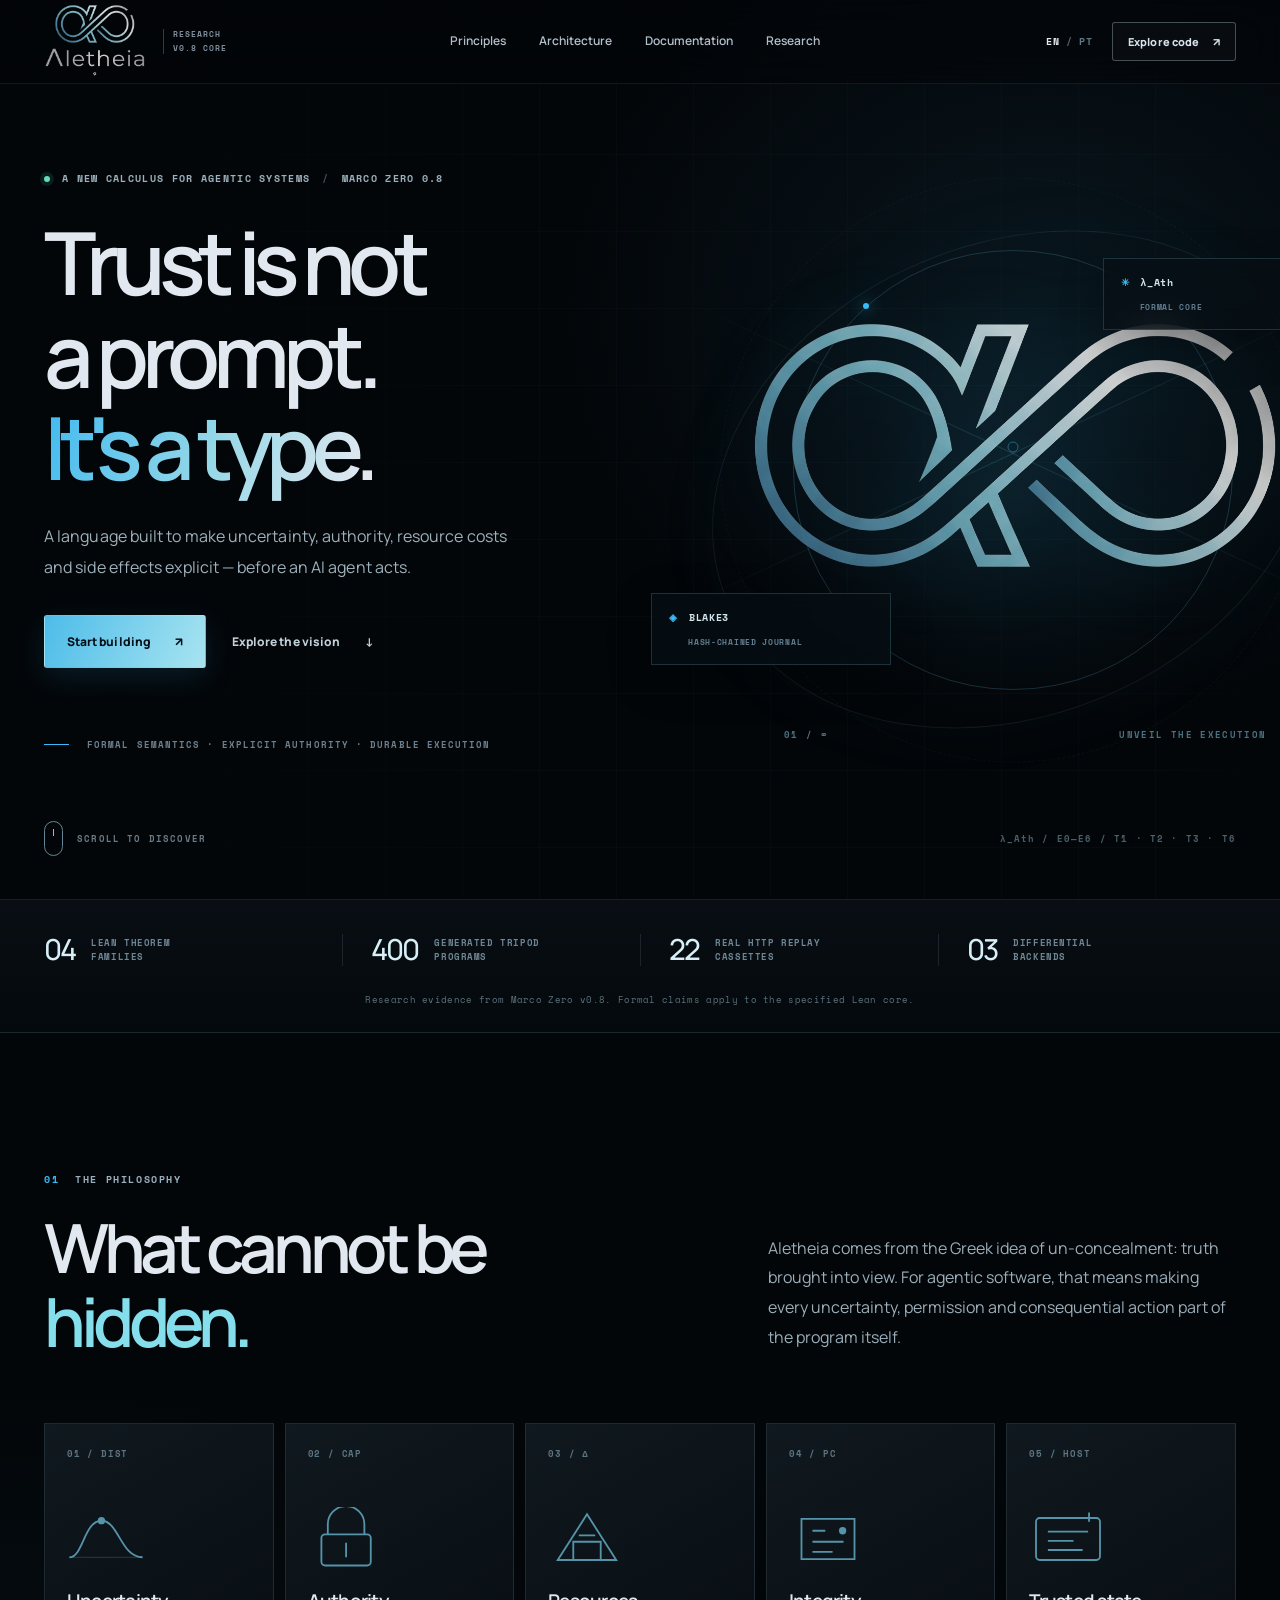
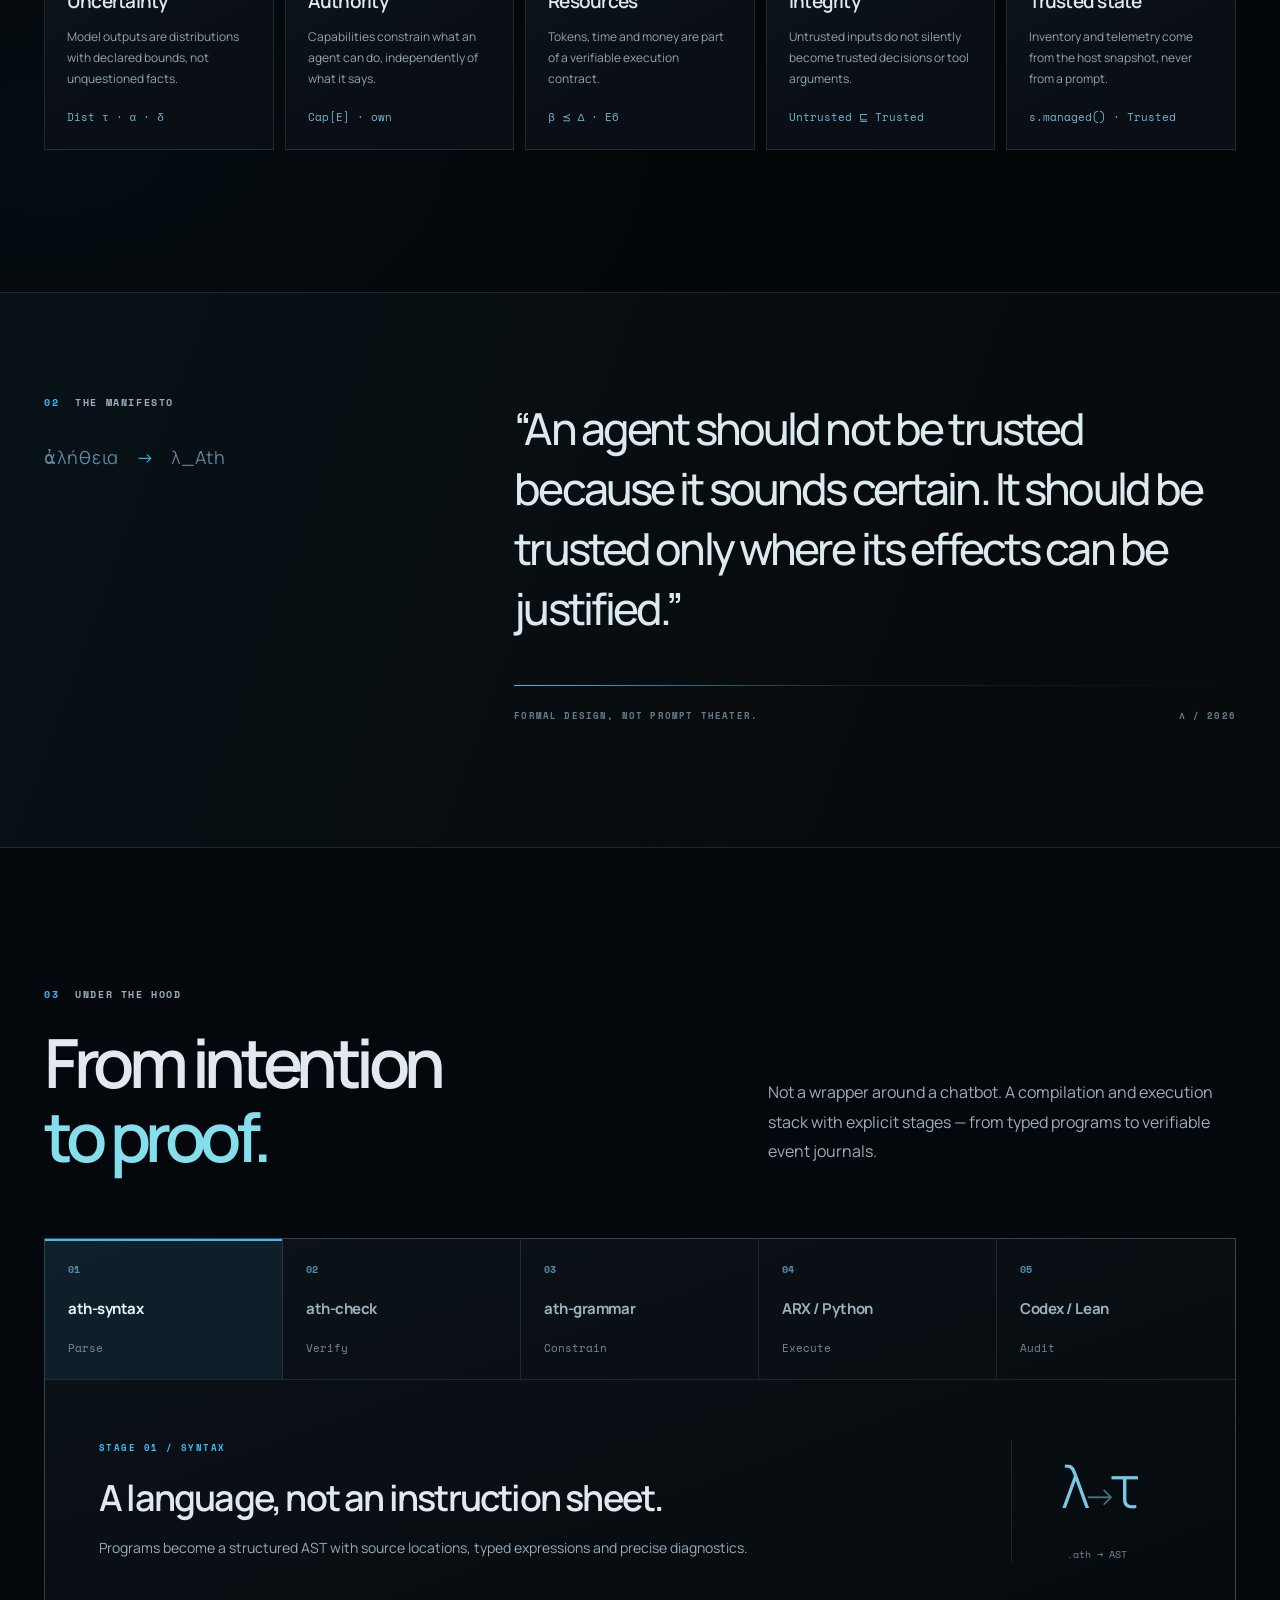
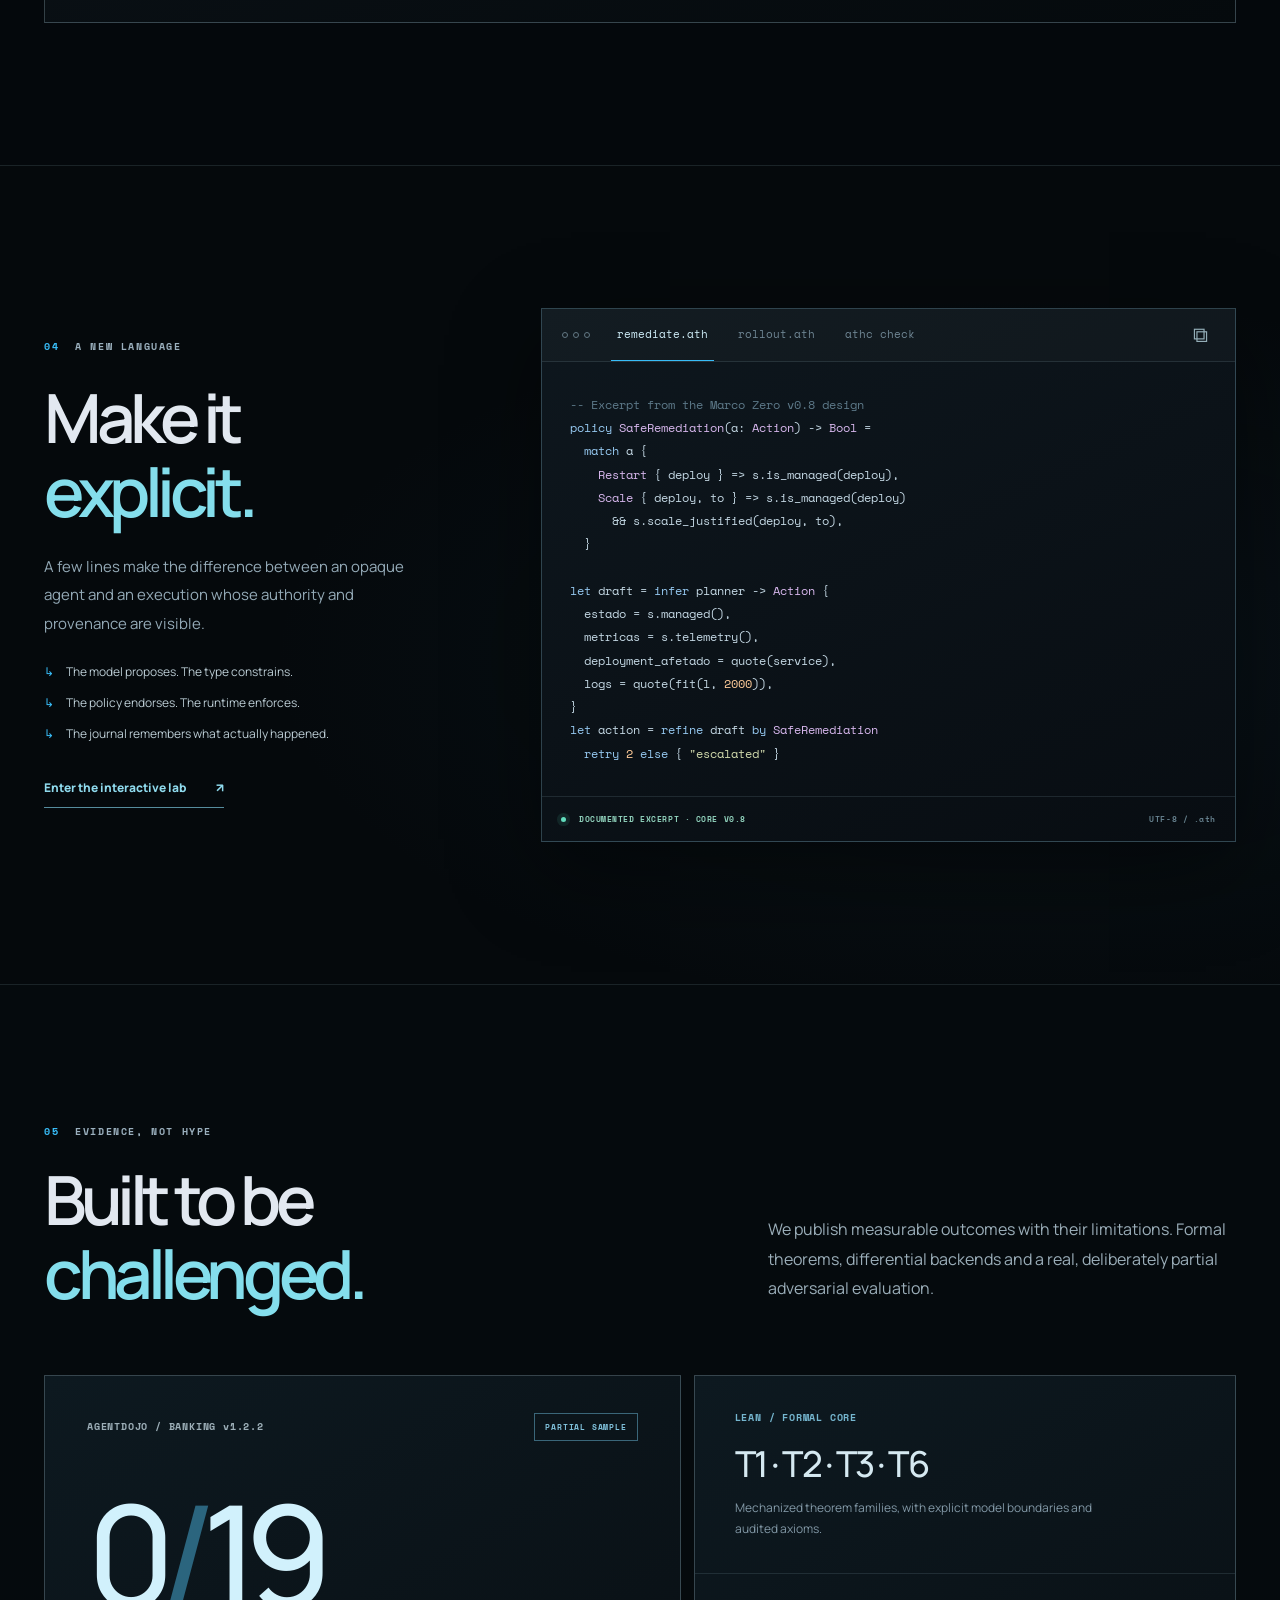
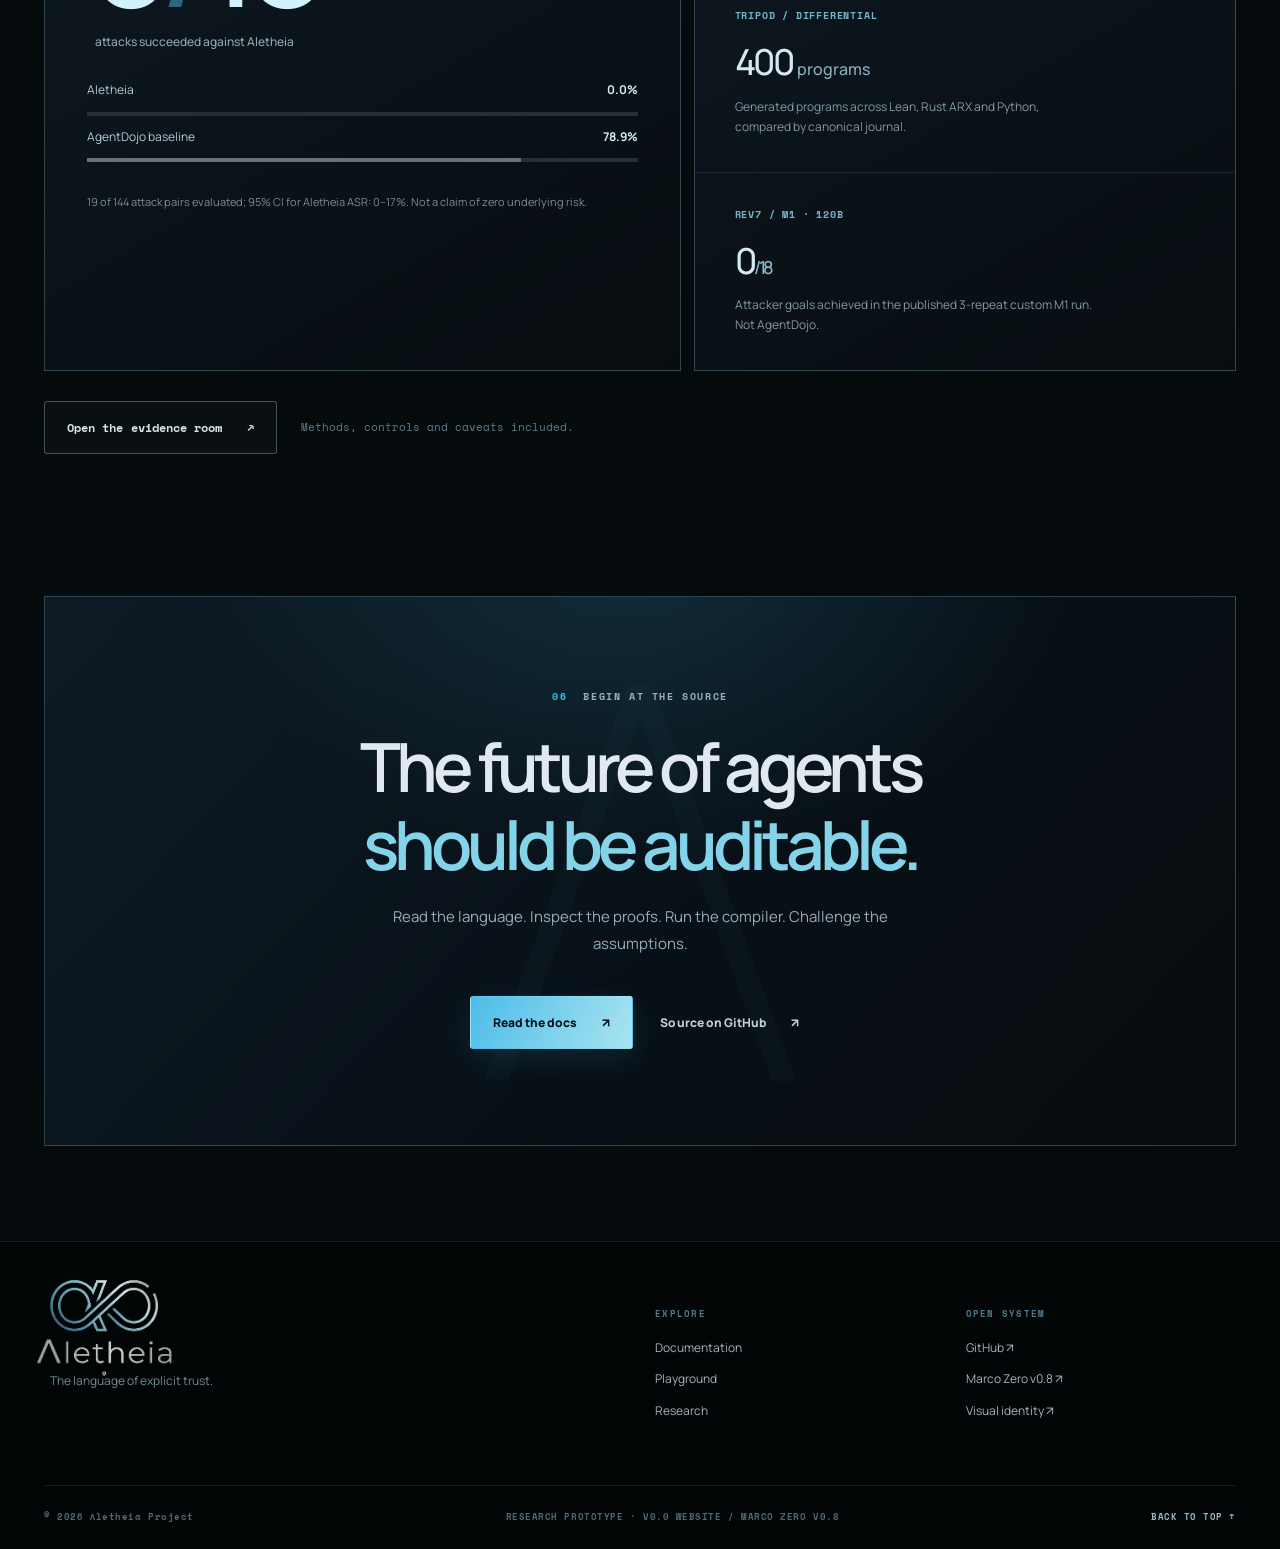
==== index.html @ bb2d1f2d "Publish full Λletheia V0.0 source files [skip ci]" ====
<!doctype html>
<html lang="en">
<head>
  <meta charset="UTF-8"><meta name="viewport" content="width=device-width,initial-scale=1"><meta name="theme-color" content="#050708">
  <meta name="description" content="Aletheia — a research programming language for agents. Typed uncertainty, authority, integrity, budgets and durable execution. Formal foundations in Lean 4.">
  <meta property="og:title" content="Λletheia — Trust, compiled."><meta property="og:description" content="The language where uncertainty, authority and side effects cannot hide from the compiler."><meta property="og:image" content="assets/aletheia-original.jpg">
  <link rel="icon" href="assets/favicon.png"><link rel="stylesheet" href="styles/site.css">
  <title>Λletheia — Trust, compiled.</title>
</head>
<body data-page="home">
<a href="#main" class="skip-link">Skip to content</a>
<div class="page-progress" id="page-progress" aria-hidden="true"></div>
<header class="site-header" id="site-header">
 <div class="container header-inner">
  <a href="index.html" class="brand" aria-label="Aletheia home"><img src="assets/aletheia-lockup.png" alt="Λletheia" width="123" height="91"><span class="brand-divider"></span><span class="brand-version">RESEARCH<br>V0.8 CORE</span></a>
  <nav class="main-nav" aria-label="Main navigation"><a href="#philosophy" data-i18n="navPrinciples">Principles</a><a href="#architecture" data-i18n="navArchitecture">Architecture</a><a href="docs.html" data-i18n="navDocs">Documentation</a><a href="research.html" data-i18n="navResearch">Research</a></nav>
  <div class="header-actions"><button class="locale-switch" id="locale-switch" aria-label="Switch language"><span class="locale-current">EN</span><span class="locale-slash"> / </span><span class="locale-next">PT</span></button><a class="btn btn-outline btn-sm header-cta" href="playground.html"><span data-i18n="navExplore">Explore code</span><span aria-hidden="true">↗</span></a><button class="menu-toggle" aria-label="Open menu" aria-expanded="false"><span></span><span></span></button></div>
 </div>
 <nav class="mobile-nav" aria-label="Mobile menu"><a href="#philosophy" data-i18n="navPrinciples">Principles</a><a href="#architecture" data-i18n="navArchitecture">Architecture</a><a href="docs.html" data-i18n="navDocs">Documentation</a><a href="research.html" data-i18n="navResearch">Research</a><a href="playground.html" data-i18n="navExplore">Explore code</a></nav>
</header>
<main id="main">
<section class="hero section-shell" id="top">
  <div class="hero-grid" aria-hidden="true"></div><div class="hero-glow" aria-hidden="true"></div>
  <div class="container hero-layout">
   <div class="hero-copy">
     <div class="eyebrow hero-badge"><span class="live-dot"></span><span data-i18n="heroEyebrow">A NEW CALCULUS FOR AGENTIC SYSTEMS</span><span class="badge-sep">/</span><span>MARCO ZERO 0.8</span></div>
     <h1><span data-i18n="heroTitle1">Trust is not</span><br><span data-i18n="heroTitle2">a prompt.</span><br><span class="gradient-type" data-i18n="heroTitle3">It's a type.</span></h1>
     <p class="hero-lead" data-i18n="heroLead">A language built to make uncertainty, authority, resource costs and side effects explicit — before an AI agent acts.</p>
     <div class="hero-buttons"><a href="docs.html#start" class="btn btn-primary"><span data-i18n="heroStart">Start building</span><span class="arrow-nudge">↗</span></a><a href="#manifesto" class="btn btn-ghost"><span data-i18n="heroVision">Explore the vision</span><span class="btn-chevron">↓</span></a></div>
     <div class="hero-micro"><span class="micro-line"></span><span data-i18n="heroMicro">FORMAL SEMANTICS · EXPLICIT AUTHORITY · DURABLE EXECUTION</span></div>
   </div>
   <div class="hero-art" aria-label="Aletheia symbol and formal architecture">
     <div class="art-axis axis-one"></div><div class="art-axis axis-two"></div><div class="art-orbit orbit-one"></div><div class="art-orbit orbit-two"></div>
     <div class="core-symbol"><img src="assets/aletheia-symbol.png" alt="The official Aletheia Greek alpha-lambda infinite symbol" width="530" height="272"></div>
     <div class="radial-center"></div>
     <div class="float-label float-top"><span class="label-cross">✳</span><span>λ_Ath</span><span class="float-label-sub" data-i18n="formalCore">FORMAL CORE</span></div>
     <div class="float-label float-bottom"><span class="label-cross">◈</span><span>BLAKE3</span><span class="float-label-sub" data-i18n="verifiedJournal">HASH-CHAINED JOURNAL</span></div>
     <div class="art-footer"><span>01 / ∞</span><span>UNVEIL THE EXECUTION</span></div>
   </div>
  </div>
  <div class="container hero-bottom"><span class="hero-scroll"><span class="scroll-indicator"></span><span data-i18n="scrollToDiscover">SCROLL TO DISCOVER</span></span><span class="hero-coordinate">λ_Ath / E0—E6 / T1 · T2 · T3 · T6</span></div>
</section>
<section class="proof-strip" aria-label="Project evidence at a glance"><div class="container proof-strip-inner"><div><strong>04</strong><span data-i18n="proofA">LEAN THEOREM FAMILIES</span></div><div><strong>400</strong><span data-i18n="proofB">GENERATED TRIPOD PROGRAMS</span></div><div><strong>22</strong><span data-i18n="proofC">REAL HTTP REPLAY CASSETTES</span></div><div><strong>03</strong><span data-i18n="proofD">DIFFERENTIAL BACKENDS</span></div></div><div class="strip-note" data-i18n="proofNote">Research evidence from Marco Zero v0.8. Formal claims apply to the specified Lean core.</div></section>
<section class="section philosophy" id="philosophy">
 <div class="container"><div class="section-intro reveal"><div class="kicker"><span>01</span><span data-i18n="philosophyKicker">THE PHILOSOPHY</span></div><div class="intro-split"><h2 class="display-title"><span data-i18n="philosophyTitle1">What cannot be</span><br><em data-i18n="philosophyTitle2">hidden.</em></h2><p data-i18n="philosophyLead">Aletheia comes from the Greek idea of un-concealment: truth brought into view. For agentic software, that means making every uncertainty, permission and consequential action part of the program itself.</p></div></div>
  <div class="pillar-grid">
   <article class="pillar-card reveal"><div class="pillar-top"><span class="pillar-num">01 / DIST</span><svg viewBox="0 0 84 70" fill="none" aria-hidden="true"><path d="M2 55C17 55 18 15 37 15S58 55 82 55" stroke="currentColor" stroke-width="2"/><path d="M2 55h80" stroke="currentColor" opacity=".35"/><circle cx="37" cy="15" r="4" fill="currentColor"/></svg></div><h3 data-i18n="pillar1Title">Uncertainty</h3><p data-i18n="pillar1Desc">Model outputs are distributions with declared bounds, not unquestioned facts.</p><span class="pillar-code">Dist τ · α · δ</span></article>
   <article class="pillar-card reveal"><div class="pillar-top"><span class="pillar-num">02 / CAP</span><svg viewBox="0 0 84 70" fill="none" aria-hidden="true"><path d="M21 30V19a20 20 0 1140 0v11" stroke="currentColor" stroke-width="2"/><rect x="14" y="30" width="54" height="34" rx="4" stroke="currentColor" stroke-width="2"/><path d="M41 39v16" stroke="currentColor" stroke-width="2"/></svg></div><h3 data-i18n="pillar2Title">Authority</h3><p data-i18n="pillar2Desc">Capabilities constrain what an agent can do, independently of what it says.</p><span class="pillar-code">Cap[E] · own</span></article>
   <article class="pillar-card reveal"><div class="pillar-top"><span class="pillar-num">03 / Δ</span><svg viewBox="0 0 84 70" fill="none" aria-hidden="true"><path d="M10 58 42 8l32 50H10Z" stroke="currentColor" stroke-width="2"/><path d="M27 58V38h30v20M33 31h18" stroke="currentColor" stroke-width="2"/></svg></div><h3 data-i18n="pillar3Title">Resources</h3><p data-i18n="pillar3Desc">Tokens, time and money are part of a verifiable execution contract.</p><span class="pillar-code">β ⪯ Δ · E6</span></article>
   <article class="pillar-card reveal"><div class="pillar-top"><span class="pillar-num">04 / PC</span><svg viewBox="0 0 84 70" fill="none" aria-hidden="true"><path d="M13 13h58v44H13z" stroke="currentColor" stroke-width="2"/><path d="M25 26h14M25 38h34M25 49h22" stroke="currentColor" stroke-width="2"/><circle cx="58" cy="26" r="4" fill="currentColor"/></svg></div><h3 data-i18n="pillar4Title">Integrity</h3><p data-i18n="pillar4Desc">Untrusted inputs do not silently become trusted decisions or tool arguments.</p><span class="pillar-code">Untrusted ⊑ Trusted</span></article>
   <article class="pillar-card reveal"><div class="pillar-top"><span class="pillar-num">05 / HOST</span><svg viewBox="0 0 84 70" fill="none" aria-hidden="true"><rect x="7" y="12" width="70" height="46" rx="4" stroke="currentColor" stroke-width="2"/><path d="M20 27h44M20 37h28M20 47h38" stroke="currentColor" stroke-width="2"/><path d="M65 6v10" stroke="currentColor" stroke-width="2"/></svg></div><h3 data-i18n="pillar5Title">Trusted state</h3><p data-i18n="pillar5Desc">Inventory and telemetry come from the host snapshot, never from a prompt.</p><span class="pillar-code">s.managed() · Trusted</span></article>
  </div>
 </div>
</section>
<section class="manifesto section" id="manifesto"><div class="container manifesto-grid"><div class="manifesto-side reveal"><div class="kicker"><span>02</span><span data-i18n="manifestoKicker">THE MANIFESTO</span></div><div class="manifesto-index">ἀλήθεια <span>→</span> λ_Ath</div></div><div class="manifesto-main reveal"><p class="manifesto-quote" data-i18n="manifestoQuote">“An agent should not be trusted because it sounds certain. It should be trusted only where its effects can be justified.”</p><div class="manifesto-rule"></div><div class="manifesto-caption"><span data-i18n="manifestoCaption">FORMAL DESIGN, NOT PROMPT THEATER.</span><span>Λ / 2026</span></div></div></div></section>
<section class="section architecture" id="architecture"><div class="container"><div class="section-intro reveal"><div class="kicker"><span>03</span><span data-i18n="archKicker">UNDER THE HOOD</span></div><div class="intro-split"><h2 class="display-title"><span data-i18n="archTitle1">From intention</span><br><em data-i18n="archTitle2">to proof.</em></h2><p data-i18n="archLead">Not a wrapper around a chatbot. A compilation and execution stack with explicit stages — from typed programs to verifiable event journals.</p></div></div>
<div class="arch-panel reveal"><div class="arch-flow" role="tablist" aria-label="Architecture stages"><button class="arch-node active" role="tab" aria-selected="true" data-stage="0"><span>01</span><b>ath-syntax</b><small data-i18n="archNode1">Parse</small></button><button class="arch-node" role="tab" aria-selected="false" data-stage="1"><span>02</span><b>ath-check</b><small data-i18n="archNode2">Verify</small></button><button class="arch-node" role="tab" aria-selected="false" data-stage="2"><span>03</span><b>ath-grammar</b><small data-i18n="archNode3">Constrain</small></button><button class="arch-node" role="tab" aria-selected="false" data-stage="3"><span>04</span><b>ARX / Python</b><small data-i18n="archNode4">Execute</small></button><button class="arch-node" role="tab" aria-selected="false" data-stage="4"><span>05</span><b>Codex / Lean</b><small data-i18n="archNode5">Audit</small></button></div><div class="arch-detail"><div><div class="detail-label" id="arch-label">STAGE 01 / SYNTAX</div><h3 id="arch-heading">A language, not an instruction sheet.</h3><p id="arch-description">Programs become a structured AST with source locations, typed expressions and precise diagnostics.</p></div><div class="arch-detail-ascii" aria-hidden="true"><div class="ascii-mark">λ<span>→</span>τ</div><span id="arch-code-tag">.ath → AST</span></div></div></div>
</div></section>
<section class="section code-section" id="language"><div class="container code-layout"><div class="code-intro reveal"><div class="kicker"><span>04</span><span data-i18n="codeKicker">A NEW LANGUAGE</span></div><h2 class="display-title"><span data-i18n="codeTitle1">Make it</span><br><em data-i18n="codeTitle2">explicit.</em></h2><p data-i18n="codeLead">A few lines make the difference between an opaque agent and an execution whose authority and provenance are visible.</p><ul class="code-checklist"><li><span>↳</span><span data-i18n="codeBullet1">The model proposes. The type constrains.</span></li><li><span>↳</span><span data-i18n="codeBullet2">The policy endorses. The runtime enforces.</span></li><li><span>↳</span><span data-i18n="codeBullet3">The journal remembers what actually happened.</span></li></ul><a href="playground.html" class="text-link"><span data-i18n="codeLaunch">Enter the interactive lab</span><span>↗</span></a></div>
 <div class="code-window reveal"><div class="window-top"><span class="window-dots"><i></i><i></i><i></i></span><div class="window-tabs"><button class="sample-tab active" data-sample="remediate">remediate.ath</button><button class="sample-tab" data-sample="rollout">rollout.ath</button><button class="sample-tab" data-sample="checks">athc check</button></div><button class="icon-btn copy-code" data-copy-target="home-code" aria-label="Copy code">⧉</button></div><pre id="home-code" class="syntax-code"></pre><div class="window-foot"><span class="term-green"><span class="pulse-dot"></span><span data-i18n="codeFoot">DOCUMENTED EXCERPT · CORE V0.8</span></span><span>UTF-8  /  .ath</span></div></div>
</div></section>
<section class="section research-preview" id="evidence"><div class="container"><div class="section-intro reveal"><div class="kicker"><span>05</span><span data-i18n="evidenceKicker">EVIDENCE, NOT HYPE</span></div><div class="intro-split"><h2 class="display-title"><span data-i18n="evidenceTitle1">Built to be</span><br><em data-i18n="evidenceTitle2">challenged.</em></h2><p data-i18n="evidenceLead">We publish measurable outcomes with their limitations. Formal theorems, differential backends and a real, deliberately partial adversarial evaluation.</p></div></div>
 <div class="evidence-grid"><div class="evidence-primary reveal"><div class="evidence-topline"><span>AGENTDOJO / BANKING v1.2.2</span><span class="lab-badge" data-i18n="partialSample">PARTIAL SAMPLE</span></div><div class="evidence-number">0<span class="number-slash">/</span>19<span class="num-caption" data-i18n="asrCaption">attacks succeeded against Aletheia</span></div><div class="compare-bars"><div class="bar-label"><span>Aletheia</span><b>0.0%</b></div><div class="bar-track"><i style="width:0%;"></i></div><div class="bar-label"><span>AgentDojo baseline</span><b>78.9%</b></div><div class="bar-track"><i style="width:78.9%;" class="bar-baseline"></i></div></div><p class="stat-disclaimer" data-i18n="evidenceCaveat">19 of 144 attack pairs evaluated; 95% CI for Aletheia ASR: 0–17%. Not a claim of zero underlying risk.</p></div>
 <div class="evidence-other reveal"><div class="small-stat"><span>LEAN / FORMAL CORE</span><strong>T1 · T2 · T3 · T6</strong><p data-i18n="smallStat1">Mechanized theorem families, with explicit model boundaries and audited axioms.</p></div><div class="small-stat"><span>TRIPOD / DIFFERENTIAL</span><strong>400 <small data-i18n="smallStat2Unit">programs</small></strong><p data-i18n="smallStat2">Generated programs across Lean, Rust ARX and Python, compared by canonical journal.</p></div><div class="small-stat"><span>REV7 / M1 · 120B</span><strong>0<span class="stat-mini">/18</span></strong><p data-i18n="smallStat3">Attacker goals achieved in the published 3-repeat custom M1 run. Not AgentDojo.</p></div></div></div>
 <div class="research-link-row"><a href="research.html" class="btn btn-outline"><span data-i18n="researchCTA">Open the evidence room</span><span>↗</span></a><span data-i18n="researchTransparency">Methods, controls and caveats included.</span></div></div></section>
<section class="section launch-section"><div class="container launch-card reveal"><div class="launch-glow"></div><div class="launch-mark">Λ</div><div class="kicker"><span>06</span><span data-i18n="launchKicker">BEGIN AT THE SOURCE</span></div><h2><span data-i18n="launchTitle1">The future of agents</span><br><em data-i18n="launchTitle2">should be auditable.</em></h2><p data-i18n="launchLead">Read the language. Inspect the proofs. Run the compiler. Challenge the assumptions.</p><div class="launch-buttons"><a href="docs.html#start" class="btn btn-primary"><span data-i18n="launchGetStarted">Read the docs</span><span>↗</span></a><a href="https://github.com/Antoniorjr4/Aletheia" target="_blank" rel="noopener noreferrer" class="btn btn-ghost"><span data-i18n="launchGithub">Source on GitHub</span><span>↗</span></a></div></div></section>
</main>
<footer class="footer"><div class="container footer-grid"><div><a href="index.html" class="footer-brand"><img src="assets/aletheia-lockup.png" alt="Λletheia" width="145" height="105"></a><p data-i18n="footerTag">The language of explicit trust.</p></div><div class="footer-links"><div><span data-i18n="footerExplore">EXPLORE</span><a href="docs.html" data-i18n="navDocs">Documentation</a><a href="playground.html">Playground</a><a href="research.html" data-i18n="navResearch">Research</a></div><div><span data-i18n="footerOpen">OPEN SYSTEM</span><a href="https://github.com/Antoniorjr4/Aletheia" target="_blank" rel="noopener noreferrer">GitHub ↗</a><a href="library/Aletheia-Marco-Zero-v0.8.pdf" target="_blank" rel="noopener noreferrer">Marco Zero v0.8 ↗</a><a href="library/Aletheia-Visual-Identity.pdf" target="_blank" rel="noopener noreferrer" data-i18n="footerIdentity">Visual identity ↗</a></div></div></div><div class="container footer-bottom"><span>© 2026 Λletheia Project</span><span data-i18n="footerResearch">RESEARCH PROTOTYPE · V0.0 WEBSITE / MARCO ZERO V0.8</span><a href="#top" data-i18n="backToTop">BACK TO TOP ↑</a></div></footer>
<div class="toast" id="toast" role="status" aria-live="polite"></div><script src="scripts/site.js" defer></script><script src="scripts/home.js" defer></script>
</body></html>
---- styles/site.css ----
@import url('https://fonts.googleapis.com/css2?family=DM+Sans:wght@400;500;600;700&family=Manrope:wght@400;500;600;700;800&family=Space+Mono:wght@400;700&display=swap');
:root{--bg:#030609;--bg2:#070c10;--panel:#0b1015;--panel2:#0f151b;--ink:#e2e8f0;--ink-soft:#cbd5e1;--cyan:#38bdf8;--cyan2:#84deec;--mist:#d8e4ed;--muted:#81919e;--muted2:#586875;--line:rgba(173,210,225,.13);--line-strong:rgba(173,210,225,.27);--success:#90e1c7;--font:'Manrope','DM Sans',Inter,'Segoe UI',sans-serif;--mono:'Space Mono','SFMono-Regular',Consolas,monospace;--max:1280px;--ease:cubic-bezier(.2,.8,.2,1)}
*{box-sizing:border-box}html{scroll-behavior:smooth;scroll-padding-top:98px}body{margin:0;background:var(--bg);color:var(--ink);font-family:var(--font);-webkit-font-smoothing:antialiased;overflow-x:hidden;line-height:1.55}::selection{color:#021017;background:var(--cyan)}a{color:inherit;text-decoration:none}button,input,textarea{font:inherit}button{cursor:pointer}button,textarea,input{outline-offset:4px}button:focus-visible,a:focus-visible,input:focus-visible,textarea:focus-visible{outline:2px solid var(--cyan);outline-offset:4px}svg{display:block}img{max-width:100%;display:block}pre,code{font-family:var(--mono)}pre{overflow-x:auto}h1,h2,h3,h4,p{margin-top:0}.container{width:min(calc(100% - 88px),var(--max));margin-inline:auto}.section{padding:142px 0}.section-shell{position:relative}.skip-link{position:fixed;top:-80px;left:16px;padding:12px 18px;background:var(--cyan);color:#061018;z-index:999}.skip-link:focus{top:16px}.page-progress{position:fixed;top:0;left:0;width:0;height:2px;background:linear-gradient(90deg,#2467a4,#38bdf8,#d9e9ef);z-index:120;transition:width .08s linear}.site-header{height:84px;position:fixed;top:0;left:0;right:0;z-index:100;border-bottom:1px solid rgba(180,220,230,.08);background:rgba(3,6,9,.46);backdrop-filter:blur(20px);-webkit-backdrop-filter:blur(20px);transition:background .4s,border-color .4s}.site-header.scrolled{background:rgba(3,6,9,.94);border-color:var(--line)}.header-inner{height:100%;display:flex;justify-content:space-between;align-items:center;gap:26px}.brand{display:flex;gap:9px;align-items:center;flex-shrink:0;margin-left:-8px}.brand img{width:118px;height:77px;object-fit:contain;mix-blend-mode:screen}.brand-divider{height:25px;width:1px;background:var(--line-strong)}.brand-version{font:700 8px/1.65 var(--mono);letter-spacing:.13em;color:var(--muted)}.main-nav,.header-actions{display:flex;align-items:center;gap:33px}.main-nav a{font-size:12px;font-weight:600;color:#b1bfca;transition:color .2s;white-space:nowrap}.main-nav a:hover,.main-nav a.active{color:#fff}.header-actions{gap:17px}.locale-switch{background:none;border:0;color:var(--ink);font:700 10px var(--mono);letter-spacing:.06em;padding:11px 3px;white-space:nowrap}.locale-slash{color:#4f5d66}.locale-next{color:#647784}.btn{display:inline-flex;align-items:center;justify-content:center;gap:25px;min-height:53px;padding:0 22px;border:1px solid transparent;border-radius:3px;font-size:12px;font-weight:800;white-space:nowrap;letter-spacing:.005em;transition:background .25s,color .25s,transform .25s,border-color .25s,box-shadow .25s}.btn:hover{transform:translateY(-2px)}.btn-primary{color:#031019;background:linear-gradient(115deg,#4dbce9,#a8e4f0);box-shadow:0 9px 30px rgba(48,168,220,.14)}.btn-primary:hover{background:#c1f4fc;box-shadow:0 13px 40px rgba(56,189,248,.25)}.btn-outline{color:#d5e2eb;border-color:rgba(196,221,232,.32);background:rgba(255,255,255,.025)}.btn-outline:hover{border-color:#7bc7e1;background:rgba(56,189,248,.07)}.btn-ghost{color:#c2d0d9;padding-inline:10px}.btn-ghost:hover{color:#fff}.btn-sm{min-height:39px;padding:0 15px;gap:14px;font-size:11px}.menu-toggle{display:none;width:40px;height:40px;border:1px solid var(--line);background:transparent;justify-content:center;align-items:center;flex-direction:column;gap:6px;border-radius:3px}.menu-toggle span{display:block;width:17px;height:1px;background:var(--ink);transition:transform .3s}.menu-toggle[aria-expanded=true] span:first-child{transform:translateY(3.5px) rotate(45deg)}.menu-toggle[aria-expanded=true] span:last-child{transform:translateY(-3.5px) rotate(-45deg)}.mobile-nav{display:none}.kicker{display:flex;align-items:center;gap:16px;font:700 10px/1 var(--mono);letter-spacing:.16em;color:#9bb0be;text-transform:uppercase}.kicker>span:first-child{color:var(--cyan);font-size:10px}.display-title{font-size:clamp(42px,5.3vw,83px);font-weight:600;letter-spacing:-.08em;line-height:1.09;margin:0}.display-title em{font-style:normal;color:var(--cyan2)}.section-intro{margin-bottom:64px}.intro-split{display:grid;grid-template-columns:1.15fr .85fr;gap:90px;align-items:end;margin-top:26px}.intro-split p{font-size:16px;line-height:1.85;color:#9baeb9;max-width:470px;margin-bottom:7px}.reveal{opacity:0;transform:translateY(26px);transition:opacity .75s var(--ease),transform .75s var(--ease)}.reveal.visible{opacity:1;transform:translateY(0)}
/* HERO */
.hero{min-height:840px;min-height:max(780px,100svh);padding-top:84px;overflow:hidden;border-bottom:1px solid var(--line)}.hero-grid{position:absolute;inset:0;background-image:linear-gradient(rgba(139,191,218,.029) 1px,transparent 1px),linear-gradient(90deg,rgba(139,191,218,.029) 1px,transparent 1px);background-size:77px 77px;mask-image:linear-gradient(to right,transparent 5%,black 45%,black 90%,transparent 100%);pointer-events:none}.hero-glow{position:absolute;inset:-10% -6% auto auto;width:70%;height:100%;background:radial-gradient(ellipse at 65% 45%,rgba(33,93,120,.19),transparent 58%);pointer-events:none}.hero-layout{display:grid;grid-template-columns:56% 44%;align-items:center;position:relative;min-height:calc(max(780px,100svh) - 180px);gap:0}.hero-copy{position:relative;z-index:2;padding:87px 0 70px}.eyebrow{font:700 10px/1.5 var(--mono);letter-spacing:.13em;color:#9cb1bb}.hero-badge{display:flex;align-items:center;gap:12px;white-space:nowrap}.live-dot,.pulse-dot{display:inline-block;border-radius:50%;background:#62dcbd;width:6px;height:6px;box-shadow:0 0 0 4px rgba(78,205,171,.11)}.badge-sep{color:#344d5c}.hero-copy h1{font-size:clamp(57px,6.8vw,112px);line-height:1.065;letter-spacing:-.085em;font-weight:600;margin:30px 0 27px;max-width:800px}.gradient-type{background:linear-gradient(110deg,#46bbef 5%,#95d8e7 52%,#e2e8f0 95%);-webkit-background-clip:text;background-clip:text;color:transparent}.hero-lead{font-size:16px;line-height:1.95;color:#9eb0bb;max-width:470px;letter-spacing:.005em}.hero-buttons{display:flex;gap:15px;align-items:center;margin-top:32px;flex-wrap:wrap}.hero-micro{margin-top:70px;display:flex;gap:18px;align-items:center;color:#6d8190;font:700 9px var(--mono);letter-spacing:.12em}.micro-line{width:25px;height:1px;background:var(--cyan)}.hero-art{height:590px;position:relative;margin-right:-15%;isolation:isolate}.hero-art::before{content:"";position:absolute;inset:11% -6% 2%;border:1px solid rgba(160,218,238,.09);border-radius:50%;transform:rotate(-23deg) scale(.92);box-shadow:0 0 80px rgba(31,128,158,.04)}.hero-art::after{content:"";position:absolute;inset:15% 0 2% 0;border-radius:50%;background:radial-gradient(circle at center,rgba(56,189,248,.075),transparent 54%);z-index:-1}.art-axis{position:absolute;inset:0;top:50%;left:-10%;width:120%;height:1px;background:linear-gradient(90deg,transparent,rgba(81,176,207,.19),transparent);transform:rotate(25deg)}.axis-two{transform:rotate(-25deg)}.art-orbit{position:absolute;top:53%;left:50%;height:440px;width:440px;translate:-50% -50%;border:1px solid rgba(98,183,215,.21);border-radius:50%;animation:orbital 22s linear infinite}.orbit-one::before{content:"";position:absolute;width:6px;height:6px;background:var(--cyan);border-radius:50%;top:52px;left:69px;box-shadow:0 0 16px var(--cyan)}.orbit-two{height:585px;width:585px;opacity:.25;border-style:dashed;animation-duration:32s;animation-direction:reverse}.core-symbol{position:absolute;z-index:2;inset:0;display:grid;place-items:center;filter:drop-shadow(0 6px 40px rgba(56,189,248,.1))}.core-symbol img{width:96%;max-width:540px;mix-blend-mode:screen;opacity:.91}.radial-center{position:absolute;top:49%;left:50%;width:11px;height:11px;border:1px solid var(--cyan);border-radius:50%;translate:-50% -50%;box-shadow:0 0 27px rgba(56,189,248,.45);opacity:.45}.float-label{position:absolute;z-index:4;display:flex;flex-wrap:wrap;align-items:center;gap:11px;font:700 10px var(--mono);letter-spacing:.07em;color:#d2e6ee;border:1px solid rgba(124,192,218,.2);background:rgba(8,15,21,.74);backdrop-filter:blur(13px);padding:16px 17px;box-shadow:0 14px 45px rgba(0,0,0,.22)}.float-label-sub{width:100%;font-size:8px;color:#637f90;margin-left:19px}.label-cross{color:var(--cyan)}.float-top{right:5%;top:17%}.float-bottom{left:-10%;bottom:14%}.art-footer{position:absolute;bottom:7px;right:8%;left:12%;display:flex;justify-content:space-between;font:700 9px var(--mono);letter-spacing:.15em;color:#4b7281}.hero-bottom{display:flex;align-items:center;justify-content:space-between;position:relative;padding-bottom:28px;font:700 9px var(--mono);letter-spacing:.13em;color:#697c88}.hero-scroll{display:flex;align-items:center;gap:14px}.scroll-indicator{height:35px;width:19px;border:1px solid #628494;border-radius:13px;position:relative}.scroll-indicator::before{content:"";position:absolute;left:8px;top:7px;width:1px;height:7px;background:#93bed0;animation:scrollDown 2s infinite}.hero-coordinate{color:#49606b}@keyframes scrollDown{0%{transform:translateY(0);opacity:0}40%{opacity:1}100%{transform:translateY(13px);opacity:0}}@keyframes orbital{to{transform:rotate(360deg)}}
/* STAT STRIP */
.proof-strip{padding:34px 0 26px;border-bottom:1px solid var(--line);background:linear-gradient(180deg,#080e13,#04090d)}.proof-strip-inner{display:grid;grid-template-columns:repeat(4,1fr)}.proof-strip-inner>div{padding:0 28px;border-left:1px solid var(--line);display:flex;gap:16px;align-items:center}.proof-strip-inner>div:first-child{padding-left:0;border-left:0}.proof-strip strong{font-size:29px;line-height:1.1;color:#d7eff7;font-weight:500;letter-spacing:-.065em}.proof-strip-inner span{font:700 9px/1.6 var(--mono);color:#6f8795;max-width:135px;letter-spacing:.065em}.strip-note{text-align:center;margin-top:27px;font:400 9px/1.5 var(--mono);color:#5e737e;letter-spacing:.035em}
/* PILLARS */
.philosophy{background:radial-gradient(ellipse at 4% 83%,rgba(21,65,84,.13),transparent 35%),var(--bg)}.pillar-grid{display:grid;grid-template-columns:repeat(5,1fr);gap:11px}.pillar-card{min-height:320px;display:flex;flex-direction:column;padding:23px 22px 24px;background:linear-gradient(150deg,#10191f,#090f14 70%);border:1px solid var(--line);position:relative;overflow:hidden;transition:transform .35s,border-color .35s,background .35s!important}.pillar-card::after{content:"";position:absolute;left:0;bottom:0;height:1px;width:0;background:var(--cyan);transition:width .4s}.pillar-card:hover{transform:translateY(-7px);border-color:rgba(80,193,235,.38);background:linear-gradient(145deg,#13232d,#080f14)}.pillar-card:hover::after{width:100%}.pillar-top{height:124px;display:flex;flex-direction:column;justify-content:space-between;align-items:flex-start;color:#72c5e1}.pillar-num{font:700 9px var(--mono);color:#5d7482;letter-spacing:.09em}.pillar-top svg{height:64px;width:78px;opacity:.72}.pillar-card h3{font-size:19px;letter-spacing:-.04em;font-weight:600;margin:16px 0 9px}.pillar-card p{font-size:12px;line-height:1.75;color:#91a4b0;flex:1;margin-bottom:20px}.pillar-code{font:11px var(--mono);color:#71b5d0;white-space:nowrap}
/* MANIFESTO */
.manifesto{padding:105px 0 125px;border-block:1px solid var(--line);background:linear-gradient(110deg,#081218,#080b0d 70%)}.manifesto-grid{display:grid;grid-template-columns:34% 1fr;gap:65px}.manifesto-index{font-size:18px;letter-spacing:.04em;color:#5f869b;margin-top:36px}.manifesto-index span{color:#38bdf8;padding:0 12px}.manifesto-quote{font-size:clamp(25px,3.45vw,51px);line-height:1.36;letter-spacing:-.065em;font-weight:500;max-width:860px;color:#dceaf0;margin-bottom:47px}.manifesto-rule{height:1px;background:linear-gradient(90deg,var(--cyan),var(--line) 45%,transparent)}.manifesto-caption{margin-top:23px;display:flex;align-items:center;justify-content:space-between;font:700 9px var(--mono);letter-spacing:.13em;color:#657d8a}
/* ARCHITECTURE */
.architecture{background:#04080c}.arch-panel{border:1px solid var(--line-strong);background:linear-gradient(160deg,#0c1319,#050a0d);overflow:hidden}.arch-flow{display:grid;grid-template-columns:repeat(5,1fr);border-bottom:1px solid var(--line)}.arch-node{border:0;border-right:1px solid var(--line);background:transparent;min-height:140px;text-align:left;padding:23px 23px;display:flex;flex-direction:column;justify-content:space-between;gap:14px;color:#9bb1be;position:relative;transition:background .25s}.arch-node:last-child{border-right:0}.arch-node:hover{background:#12202a}.arch-node.active{background:rgba(48,149,192,.1);color:#e5f7fc}.arch-node.active:before{content:"";position:absolute;inset:0 0 auto;height:2px;background:var(--cyan)}.arch-node span{font:700 10px var(--mono);color:#508eab}.arch-node b{font-size:15px;font-weight:700;letter-spacing:-.03em}.arch-node small{font:400 11px var(--mono);color:#718999}.arch-detail{padding:45px 54px;display:grid;grid-template-columns:1fr 170px;gap:65px;align-items:center;min-height:242px}.detail-label{font:700 9px var(--mono);letter-spacing:.16em;color:var(--cyan)}.arch-detail h3{font-size:clamp(23px,3vw,36px);font-weight:600;letter-spacing:-.05em;margin:16px 0 9px}.arch-detail p{font-size:14px;line-height:1.85;color:#97aab7;max-width:670px;margin:0}.arch-detail-ascii{border-left:1px solid var(--line);display:flex;flex-direction:column;align-items:center;gap:16px;color:#77c8e4}.ascii-mark{font-size:59px;font-weight:300;letter-spacing:-.12em}.ascii-mark span{font-size:34px;color:#497589}.arch-detail-ascii>span{font:10px var(--mono);color:#6f8595}
/* CODE SHOWCASE */
.code-section{background:radial-gradient(ellipse at 80% 60%,rgba(24,70,92,.14),transparent 52%),#05090c;border-block:1px solid var(--line)}.code-layout{display:grid;grid-template-columns:.75fr 1.25fr;gap:80px;align-items:center}.code-intro>p{font-size:15px;line-height:1.9;color:#94aab7;max-width:360px;margin:24px 0 25px}.code-intro .display-title{margin-top:29px}.code-checklist{list-style:none;margin:0 0 31px;padding:0;display:flex;flex-direction:column;gap:12px}.code-checklist li{font-size:12px;color:#bacbd3;display:flex;gap:12px}.code-checklist li span:first-child{color:var(--cyan)}.text-link{display:inline-flex;gap:30px;align-items:center;color:#8fdaed;font-weight:800;font-size:12px;padding-bottom:9px;border-bottom:1px solid #568c9d;transition:gap .2s}.text-link:hover{gap:38px}.code-window{background:linear-gradient(155deg,#0e171e,#080d12);border:1px solid rgba(155,216,237,.26);box-shadow:0 27px 85px rgba(0,0,0,.42);min-width:0}.window-top{height:53px;display:flex;align-items:center;gap:21px;padding:0 20px;border-bottom:1px solid var(--line);background:rgba(255,255,255,.018)}.window-dots{display:flex;gap:5px}.window-dots i{width:6px;height:6px;border:1px solid #637985;border-radius:50%}.window-tabs{display:flex;gap:18px;align-items:stretch;align-self:stretch;min-width:0}.sample-tab{border:0;border-bottom:1px solid transparent;background:transparent;color:#708795;font:11px var(--mono);white-space:nowrap}.sample-tab.active{color:#d0effa;border-bottom-color:var(--cyan)}.icon-btn{background:none;border:0;color:#94aeb8;font-size:21px;padding:4px 7px;margin-left:auto}.icon-btn:hover{color:var(--cyan)}.syntax-code{min-height:360px;padding:31px 28px;margin:0;color:#c3d7e3;font:12px/1.94 var(--mono);white-space:pre;tab-size:2}.token-keyword{color:#96c9f1}.token-function{color:#97dfc5}.token-string{color:#d2dbad}.token-comment{color:#5d7989}.token-type{color:#d7b7ed}.token-number{color:#ffcc99}.window-foot{min-height:45px;border-top:1px solid var(--line);padding:0 19px;display:flex;justify-content:space-between;align-items:center;gap:12px;font:700 8px var(--mono);letter-spacing:.07em;color:#66818e}.term-green{display:flex;align-items:center;gap:13px;color:#92d4be}.term-green .pulse-dot{height:5px;width:5px}
/* RESEARCH */
.research-preview{background:#050a0d}.evidence-grid{display:grid;grid-template-columns:1.08fr .92fr;gap:13px}.evidence-primary,.evidence-other{border:1px solid var(--line-strong);background:linear-gradient(150deg,#0d1920,#080d11);min-width:0}.evidence-primary{padding:37px 42px 34px}.evidence-topline{display:flex;align-items:center;justify-content:space-between;gap:20px;color:#9eb0b9;font:700 10px var(--mono);letter-spacing:.08em}.lab-badge{font:700 8px var(--mono);color:#82c4df;border:1px solid #3a6679;padding:7px 10px}.evidence-number{font-size:clamp(80px,11vw,165px);line-height:1.2;letter-spacing:-.105em;font-weight:500;margin:28px 0 19px;color:#d1f1fc}.number-slash{color:#2b657e}.num-caption{font-size:12px;letter-spacing:0;color:#8ea7b5;display:block;margin:-3px 0 0 8px;font-weight:500}.compare-bars{display:grid;gap:12px;margin-top:32px}.bar-label{display:flex;justify-content:space-between;font-size:12px;color:#b2cbd7}.bar-label b{font-size:12px;color:#d3ebf5}.bar-track{height:4px;background:#233039;overflow:hidden}.bar-track i{display:block;height:100%;background:var(--cyan)}.bar-track .bar-baseline{background:#65727b}.stat-disclaimer{color:#788d9b;font-size:11px;line-height:1.8;margin:30px 0 0}.evidence-other{display:flex;flex-direction:column}.small-stat{padding:34px 40px;border-bottom:1px solid var(--line);flex:1;display:flex;flex-direction:column}.small-stat:last-child{border:0}.small-stat>span:first-child{font:700 10px var(--mono);color:#75b6cf;letter-spacing:.08em}.small-stat strong{font-size:clamp(25px,2.8vw,40px);font-weight:500;letter-spacing:-.07em;color:#d5e9f1;margin:11px 0 7px}.small-stat strong small{font-size:16px;letter-spacing:0;color:#8bafbe}.small-stat p{margin:0;font-size:12px;line-height:1.7;color:#8298a6;max-width:360px}.stat-mini{font-size:.5em;color:#8bb9cd}.research-link-row{display:flex;align-items:center;gap:24px;margin-top:30px;color:#627a88;font:11px var(--mono)}
/* CLOSING */
.launch-section{padding-top:0;padding-bottom:95px;background:#050a0d}.launch-card{min-height:550px;position:relative;overflow:hidden;background:linear-gradient(133deg,#0e1b24,#081017 56%,#080c0f);border:1px solid rgba(137,205,228,.28);display:flex;flex-direction:column;align-items:center;justify-content:center;text-align:center;padding:85px 50px}.launch-glow{position:absolute;width:80%;height:130%;top:-75%;left:10%;background:radial-gradient(ellipse,rgba(51,161,195,.18),transparent 65%);pointer-events:none}.launch-mark{position:absolute;top:50%;left:50%;translate:-50% -50%;font-size:550px;line-height:1;font-weight:100;color:rgba(89,197,230,.025);pointer-events:none}.launch-card .kicker{position:relative}.launch-card h2{font-size:clamp(38px,5.3vw,72px);font-weight:600;letter-spacing:-.073em;line-height:1.15;margin:25px 0 20px;position:relative}.launch-card h2 em{font-style:normal;color:#83d3e9}.launch-card>p{color:#96adb9;font-size:15px;line-height:1.8;max-width:500px;position:relative}.launch-buttons{display:flex;gap:16px;margin-top:24px;position:relative;flex-wrap:wrap;justify-content:center}
/* FOOTER */
.footer{background:#020506;border-top:1px solid var(--line);padding:65px 0 0}.footer-grid{display:grid;grid-template-columns:1fr 1fr;gap:30px;align-items:start;padding-bottom:64px}.footer-brand img{width:145px;height:105px;object-fit:contain;mix-blend-mode:screen;margin:-30px 0 -10px -12px}.footer-grid p{font-size:12px;color:#718b99;margin-left:6px}.footer-links{display:grid;grid-template-columns:1fr 1fr;gap:40px}.footer-links>div{display:flex;flex-direction:column;gap:13px}.footer-links>div>span{font:700 9px var(--mono);letter-spacing:.14em;color:#517a8c;margin-bottom:6px}.footer-links a{font-size:12px;color:#a3b5c0;transition:color .2s}.footer-links a:hover{color:var(--cyan)}.footer-bottom{border-top:1px solid var(--line);padding:24px 0 26px;display:flex;justify-content:space-between;gap:15px;align-items:center;color:#526874;font:700 9px var(--mono);letter-spacing:.06em}.footer-bottom a{color:#9db8c8}.toast{position:fixed;bottom:28px;right:28px;padding:14px 22px;color:#d5f7fb;background:#123142;border:1px solid #37738d;box-shadow:0 15px 45px rgba(0,0,0,.4);border-radius:4px;z-index:999;opacity:0;transform:translateY(20px);pointer-events:none;transition:.35s;max-width:min(350px,calc(100vw - 40px));font-size:12px}.toast.show{opacity:1;transform:translateY(0)}
/* PAGE SHARED */
.page-hero{padding:177px 0 80px;position:relative;overflow:hidden;background:radial-gradient(ellipse at 74% 9%,rgba(40,105,125,.15),transparent 45%)}.page-hero:after{content:"";position:absolute;inset:0;pointer-events:none;background-image:linear-gradient(rgba(129,181,210,.025) 1px,transparent 1px),linear-gradient(90deg,rgba(129,181,210,.025) 1px,transparent 1px);background-size:75px 75px;mask-image:linear-gradient(to bottom,black,transparent)}.page-hero>.container{position:relative;z-index:1}.page-hero h1{font-size:clamp(54px,7vw,107px);line-height:1.1;letter-spacing:-.085em;font-weight:600;margin:25px 0}.page-hero h1 em{font-style:normal;color:#79cfe9}.page-hero p{font-size:16px;line-height:1.85;max-width:680px;color:#9aafbc}.page-meta{margin-top:36px;display:flex;gap:30px;align-items:center;flex-wrap:wrap;color:#678a9e;font:700 10px var(--mono);letter-spacing:.06em}.page-meta .label-inline{color:#93c8da}.page-hero.compact{padding-bottom:58px}.page-hero.compact h1{font-size:clamp(48px,5.7vw,80px)}.page-hero.compact p{max-width:720px}.page-heading-row{display:flex;align-items:flex-end;justify-content:space-between;gap:40px}.page-heading-row>.eyebrow-right{font:11px var(--mono);color:#5989a0;text-align:right}
/* DOCS */
.docs-shell{border-top:1px solid var(--line);display:grid;grid-template-columns:272px minmax(0,1fr) 220px;max-width:1510px;margin:auto;min-height:800px}.docs-sidebar{border-right:1px solid var(--line);padding:35px 24px 70px 34px;position:sticky;top:84px;height:calc(100vh - 84px);overflow:auto;scrollbar-width:thin;background:#050a0e}.docs-search-wrap{position:relative}.docs-search-icon{position:absolute;left:13px;top:11px;color:#689ab0;font-size:17px}.docs-search{background:#101b22;border:1px solid #223441;border-radius:4px;width:100%;padding:12px 12px 12px 37px;font-size:12px;color:#e0f0f6;outline:none;transition:border-color .25s}.docs-search:focus{border-color:var(--cyan)}.docs-search::placeholder{color:#627d8c}.docs-search-hint{margin-top:9px;font:9px var(--mono);color:#587282}.docs-sidebar-label{color:#7694a4;font:700 10px var(--mono);letter-spacing:.12em;margin:30px 0 13px}.docs-categories{display:flex;flex-direction:column;gap:4px}.docs-nav-item{background:transparent;border:0;text-align:left;color:#819bab;display:flex;gap:13px;align-items:center;width:100%;padding:11px 11px;line-height:1.45;font-size:12px;border-left:2px solid transparent;transition:.2s;border-radius:0 3px 3px 0}.docs-nav-item:hover{background:#0c171e;color:#d4e6ed}.docs-nav-item.active{background:rgba(54,166,204,.1);color:#c5eef8;border-left-color:var(--cyan)}.docs-nav-item small{font:9px var(--mono);color:#5c899c;min-width:19px}.docs-aside-resources{margin-top:45px;border-top:1px solid var(--line);padding-top:22px;display:grid;gap:13px}.docs-aside-resources a{font-size:11px;color:#9bb8c7;display:flex;justify-content:space-between}.docs-aside-resources a:hover{color:var(--cyan)}.docs-body{min-width:0;padding:55px min(5.1vw,80px) 110px;max-width:970px}.docs-crumb{font:10px var(--mono);color:#5d8597;letter-spacing:.07em;text-transform:uppercase}.docs-crumb span{padding:0 10px;color:#344d5b}.docs-article h1{font-size:clamp(37px,4vw,57px);letter-spacing:-.07em;font-weight:600;margin:23px 0 20px;line-height:1.19}.docs-article>.article-lead{font-size:16px;color:#a5b9c4;line-height:1.9;margin-bottom:40px}.docs-article h2{font-size:25px;letter-spacing:-.04em;font-weight:600;margin:42px 0 15px;scroll-margin-top:105px}.docs-article h3{font-size:17px;margin:27px 0 11px;color:#d8e6ed;scroll-margin-top:105px}.docs-article p,.docs-article li{font-size:13px;line-height:1.95;color:#95abb8}.docs-article p strong{color:#d5e6ed}.docs-article ul{padding-left:20px}.docs-article li{margin-bottom:6px}.docs-article code:not(pre code){background:#12232d;padding:3px 6px;color:#a9e0ed;border-radius:2px;font-size:11px}.docs-article .doc-note{background:#0f1c24;border-left:2px solid var(--cyan);padding:18px 21px;margin:25px 0;color:#afc5cf;font-size:13px;line-height:1.8}.doc-code-header{background:#0f1b23;border:1px solid var(--line);border-bottom:0;display:flex;align-items:center;justify-content:space-between;padding:9px 15px;color:#7da5b8;font:10px var(--mono)}.doc-code-header button{background:transparent;border:0;color:#a2d8e9;font:10px var(--mono)}.docs-article pre{margin:0 0 23px;padding:20px 20px;background:#081016;border:1px solid var(--line);color:#b8d6e3;font-size:11px;line-height:1.95;tab-size:2}.doc-section-table{width:100%;border-collapse:collapse;margin:23px 0 25px}.doc-section-table th,.doc-section-table td{font-size:11px;text-align:left;padding:13px 12px;border-bottom:1px solid var(--line);vertical-align:top;color:#99acb9}.doc-section-table th{color:#7cb8d1;font:700 10px var(--mono);background:#0b1720}.doc-section-table td:first-child{color:#d0e3eb;font-family:var(--mono)}.docs-toc{border-left:1px solid var(--line);padding:53px 19px 40px 20px;position:sticky;top:84px;align-self:start;height:calc(100vh - 84px)}.docs-toc-title{color:#7894a4;font:700 10px var(--mono);letter-spacing:.12em;margin-bottom:17px}.docs-toc a{display:block;padding:9px 0;font-size:11px;color:#849aaa;transition:color .2s}.docs-toc a:hover{color:#80cfe9}.doc-prevnext{border-top:1px solid var(--line);padding-top:30px;margin-top:65px;display:flex;justify-content:space-between;gap:16px}.doc-pager{max-width:48%;background:#0c171f;border:1px solid var(--line);padding:14px 19px;font-size:12px;color:#d1e7f0;display:flex;flex-direction:column;gap:5px;transition:border-color .2s}.doc-pager:hover{border-color:var(--cyan)}.doc-pager small{font:9px var(--mono);color:#6896ac}.docs-empty{color:#a9bfcc;font-size:12px;line-height:1.9;padding:15px}.resources-section{margin-top:50px;display:grid;gap:10px}.resource-card{display:flex;align-items:center;justify-content:space-between;gap:22px;background:#0c1920;padding:20px 23px;border:1px solid var(--line);transition:border-color .2s}.resource-card:hover{border-color:#367b97}.resource-card strong{font-size:12px;font-weight:700;color:#d3e6ee}.resource-card p{font-size:11px!important;margin:5px 0 0!important}.resource-card .resource-arrow{font:20px var(--mono);color:var(--cyan)}
/* PLAYGROUND */
.lab-page{background:#04090c}.lab-hero.page-hero{padding-bottom:44px}.lab-shell{width:min(calc(100% - 88px),1490px);margin:0 auto 100px;border:1px solid rgba(147,196,215,.29);box-shadow:0 28px 100px rgba(0,0,0,.45);background:#071016;min-height:700px}.lab-toolbar{min-height:59px;display:flex;align-items:center;justify-content:space-between;gap:20px;padding:0 22px;border-bottom:1px solid var(--line);background:#0b161e;flex-wrap:wrap}.lab-status{font:700 10px var(--mono);letter-spacing:.06em;color:#a7c0cd;display:flex;align-items:center;gap:12px}.lab-toolbar-right{display:flex;gap:12px;align-items:center}.lab-tab{font:11px var(--mono);color:#7f9aac;padding:12px;border:0;background:transparent;border-bottom:1px solid transparent}.lab-tab.active{color:#d1eff7;border-bottom-color:var(--cyan)}.lab-workspace{display:grid;grid-template-columns:minmax(0,1.12fr) minmax(320px,.88fr);min-height:600px}.editor-column{border-right:1px solid var(--line);display:flex;flex-direction:column;min-width:0}.editor-top,.output-top{padding:16px 20px;border-bottom:1px solid var(--line);display:flex;gap:12px;align-items:center;justify-content:space-between;min-height:56px}.editor-filename,.output-filename{font:11px var(--mono);color:#abd1df}.editor-top>.editor-actions{display:flex;gap:9px}.mini-btn{border:1px solid #2e4653;color:#b3cfdd;background:transparent;padding:8px 12px;font:700 10px var(--mono);border-radius:2px;transition:.2s;white-space:nowrap}.mini-btn:hover{border-color:var(--cyan);color:#e5faff}.mini-btn.strong{color:#05131a;background:#67c7e6;border-color:#67c7e6}.mini-btn.strong:hover{background:#b3e7f2}.editor-pad{display:flex;flex:1;min-height:510px}.editor-gutter{flex:none;width:47px;border-right:1px solid rgba(131,183,207,.08);padding:19px 7px 20px 0;text-align:right;white-space:pre;color:#385663;font:12px/1.8 var(--mono);user-select:none;overflow:hidden}.editor-input{flex:1;display:block;width:100%;min-height:510px;border:0;outline:none;resize:vertical;padding:19px 19px 25px;background:transparent;color:#b9deea;tab-size:2;font:12px/1.8 var(--mono);white-space:pre;overflow:auto;caret-color:var(--cyan)}.editor-bottom{border-top:1px solid var(--line);display:flex;justify-content:space-between;padding:13px 20px;color:#627f8e;font:10px var(--mono)}.output-column{display:flex;flex-direction:column;min-width:0}.output-top>span{font:10px var(--mono);color:#789cae}.analysis-steps{display:grid;grid-template-columns:repeat(3,1fr);gap:1px;background:#1c3541;border-bottom:1px solid var(--line)}.analysis-step{background:#0b161d;padding:16px 13px;text-align:center;display:grid;gap:8px}.analysis-step>span{font:9px var(--mono);color:#65899b}.analysis-step>strong{font:600 11px var(--mono);color:#c2dbe6}.analysis-step.pass>strong{color:#81d8b5}.analysis-step.fail>strong{color:#ff9a9a}.output-content{flex:1;padding:24px 25px;display:flex;flex-direction:column;gap:23px}.output-eyebrow{font:700 9px var(--mono);color:#5a91aa;letter-spacing:.14em}.output-summary{font-size:17px;letter-spacing:-.03em;color:#d7e9ef;font-weight:600;margin:10px 0 8px}.output-sub{font-size:12px;color:#7898a9;line-height:1.8}.log-lines{padding:0;margin:0;list-style:none;font:11px/2 var(--mono);color:#9fbac8}.log-lines li{display:flex;gap:11px}.log-lines .success{color:#75d6bd}.log-lines .error{color:#f59b9b}.log-lines .dim{color:#5a7c8d}.run-note{border-top:1px solid var(--line);margin-top:auto;padding-top:18px;font:11px/1.8 var(--mono);color:#6f8b99}.lab-legal{display:flex;align-items:flex-start;justify-content:space-between;gap:32px;margin:0 0 90px}.lab-legal p{font-size:12px;color:#94a9b5;max-width:740px;line-height:1.8}.lab-legal a{font-size:12px;color:var(--cyan)}
/* RESEARCH */
.research-page .page-hero{padding-bottom:80px}.research-dashboard{padding:0 0 130px}.research-note{border:1px solid #224759;background:rgba(15,51,68,.25);padding:20px 24px;margin-bottom:25px;display:flex;gap:19px;color:#a6bdca;font-size:12px;line-height:1.75}.research-note b{color:#b6e6f5}.research-note .icon{font-size:25px;color:var(--cyan)}.research-tabs{display:flex;gap:5px;flex-wrap:wrap;margin:40px 0 24px}.research-tab{background:#0b131a;border:1px solid var(--line);padding:13px 22px;color:#8ca6b3;font:700 11px var(--mono);transition:.25s}.research-tab.active,.research-tab:hover{background:#132c3a;border-color:#38748f;color:#dbf3fa}.research-view{display:none;animation:fadeIn .45s}.research-view.active{display:block}@keyframes fadeIn{from{opacity:0;transform:translateY(10px)}to{opacity:1;transform:none}}.research-metrics{display:grid;grid-template-columns:repeat(4,1fr);gap:12px;margin:25px 0}.metric-card{border:1px solid var(--line);background:linear-gradient(150deg,#0d1a22,#0a1015);padding:25px}.metric-card .metric-eyebrow{font:700 9px var(--mono);color:#7b9fae;letter-spacing:.05em}.metric-card strong{display:block;font-size:clamp(30px,3.3vw,46px);font-weight:500;letter-spacing:-.07em;margin:9px 0 4px;color:#d4f1fa}.metric-card small{font-size:11px;color:#829ba8;line-height:1.6}.research-table-wrap{border:1px solid var(--line);overflow-x:auto;margin:20px 0 26px}.research-table{width:100%;border-collapse:collapse;font-size:12px;min-width:620px}.research-table th,.research-table td{text-align:left;padding:17px 20px;border-bottom:1px solid var(--line);color:#a5bec9;white-space:nowrap}.research-table th{background:#101d24;color:#7facc2;font:700 10px var(--mono);letter-spacing:.05em}.research-table td strong{color:#c6eaf6}.research-table tr:last-child td{border:0}.research-methodology{display:grid;grid-template-columns:1fr 1fr;gap:13px;margin:22px 0}.method-card{border:1px solid var(--line);background:#0b151c;padding:28px}.method-card h3{font-size:15px;color:#d2e9f2;margin-bottom:10px}.method-card p,.method-card li{font-size:12px;color:#91aab7;line-height:1.9}.method-card a{color:#80d5ee;text-decoration:underline;text-underline-offset:3px}.research-caution{font-size:11px;color:#8097a5;line-height:1.8;margin:24px 0}.research-source{display:flex;gap:15px;flex-wrap:wrap;margin-top:26px}.research-source a{font:11px var(--mono);color:#b3d7e6;border-bottom:1px solid #4a8ca6;padding-bottom:6px}
/* RESPONSIVE */
@media(max-width:1200px){.container{width:min(calc(100% - 64px),var(--max))}.main-nav{gap:19px}.hero-copy h1{font-size:clamp(60px,7vw,94px)}.hero-art{margin-right:-10%}.pillar-grid{grid-template-columns:repeat(3,1fr)}.code-layout{gap:44px}.docs-shell{grid-template-columns:236px minmax(0,1fr)}.docs-toc{display:none}.docs-sidebar{padding-inline:20px}.docs-body{padding:50px 5vw 100px}}
@media(max-width:900px){.site-header{height:75px}.header-inner{height:75px}.brand img{height:70px}.main-nav{display:none}.menu-toggle{display:flex}.mobile-nav.open{display:flex}.mobile-nav{position:absolute;top:75px;left:0;right:0;background:#071017;border-bottom:1px solid var(--line);padding:20px 30px 30px;flex-direction:column;gap:0}.mobile-nav a{padding:15px 5px;border-bottom:1px solid var(--line);font-size:13px;color:#bbd4df}.hero{padding-top:75px;min-height:unset}.hero-layout{grid-template-columns:1fr;min-height:unset}.hero-copy{padding:95px 0 45px}.hero-copy h1{font-size:clamp(61px,9vw,95px)}.hero-art{height:480px;margin:-35px auto 30px;width:min(630px,100%)}.float-top{right:0}.float-bottom{left:0}.hero-bottom{margin-top:-12px}.proof-strip-inner{grid-template-columns:repeat(2,1fr);gap:24px}.proof-strip-inner>div:nth-child(3){border-left:0;padding-left:0}.section{padding:110px 0}.pillar-grid{grid-template-columns:repeat(2,1fr)}.manifesto-grid{grid-template-columns:1fr;gap:35px}.manifesto-index{margin-top:20px}.code-layout{grid-template-columns:1fr}.code-intro>p{max-width:650px}.code-window{width:100%}.evidence-grid{grid-template-columns:1fr}.evidence-other{display:grid;grid-template-columns:repeat(3,1fr)}.small-stat{padding:26px;border-bottom:0;border-right:1px solid var(--line)}.small-stat:last-child{border:0}.docs-shell{grid-template-columns:218px minmax(0,1fr)}.lab-workspace{grid-template-columns:1fr}.editor-column{border-right:0;border-bottom:1px solid var(--line)}.editor-input,.editor-pad{min-height:430px}.research-metrics{grid-template-columns:repeat(2,1fr)}}
@media(max-width:640px){.container{width:calc(100% - 38px)}.header-inner{gap:12px}.header-cta{display:none}.brand{margin-left:-12px}.brand img{width:104px}.brand-version{font-size:7px}.header-actions{gap:12px}.hero-copy{padding-top:78px}.hero-badge{font-size:8px;gap:7px;letter-spacing:.06em;white-space:normal}.hero-copy h1{font-size:clamp(52px,12.4vw,77px);margin-top:25px}.hero-lead{font-size:14px}.hero-buttons{gap:4px}.btn{min-height:50px;padding-inline:17px;font-size:11px;gap:15px}.hero-micro{margin-top:44px;font-size:8px;line-height:1.8}.hero-art{height:360px;margin:5px auto 0}.core-symbol img{width:104%}.art-orbit{height:300px;width:300px}.orbit-two{height:370px;width:370px}.float-label{padding:10px;font-size:8px}.float-label-sub{font-size:7px}.float-top{top:8%}.float-bottom{bottom:9%}.art-footer{bottom:0}.hero-bottom{padding:15px 0 28px}.hero-coordinate{display:none}.proof-strip{padding:32px 0 22px}.proof-strip-inner{gap:25px 0}.proof-strip-inner>div{padding:0 12px;gap:10px}.proof-strip-inner>div:nth-child(odd){border-left:0;padding-left:0}.proof-strip strong{font-size:23px}.proof-strip-inner span{font-size:8px}.strip-note{padding:0 16px;line-height:1.8}.section{padding:89px 0}.section-intro{margin-bottom:40px}.intro-split{grid-template-columns:1fr;gap:18px;margin-top:22px}.intro-split p{font-size:14px}.display-title{font-size:clamp(46px,11vw,70px)}.pillar-grid{grid-template-columns:1fr 1fr;gap:9px}.pillar-card{min-height:290px;padding:17px 15px}.pillar-top{height:100px}.pillar-top svg{height:52px;width:60px}.pillar-card h3{font-size:16px}.pillar-card p{font-size:11px}.pillar-code{font-size:9px;white-space:normal}.manifesto{padding:85px 0}.manifesto-quote{font-size:clamp(27px,7vw,39px)}.arch-flow{grid-template-columns:1fr 1fr}.arch-node{min-height:112px;padding:15px;border-bottom:1px solid var(--line)}.arch-node:last-child{grid-column:1/-1;min-height:85px;flex-direction:row;align-items:center}.arch-detail{grid-template-columns:1fr;padding:30px 23px;min-height:unset}.arch-detail-ascii{display:none}.code-window{width:100%}.window-top{padding-inline:12px;gap:11px}.window-tabs{gap:10px}.sample-tab{font-size:9px}.window-dots{display:none}.syntax-code{font-size:10px;padding:23px 15px;min-height:300px}.window-foot{font-size:7px}.evidence-primary{padding:27px 25px}.evidence-number{font-size:90px}.evidence-other{grid-template-columns:1fr}.small-stat{padding:25px;border-right:0;border-bottom:1px solid var(--line)}.research-link-row{align-items:flex-start;flex-direction:column}.launch-card{min-height:500px;padding:60px 18px}.launch-card h2{font-size:clamp(36px,9vw,60px)}.launch-card>p{font-size:13px}.launch-mark{font-size:370px}.footer{padding-top:35px}.footer-grid{grid-template-columns:1fr;gap:40px}.footer-links{gap:26px}.footer-bottom{flex-wrap:wrap;line-height:1.9}.footer-bottom span:nth-child(2){order:3;width:100%}.page-hero{padding:135px 0 60px}.page-hero h1{font-size:clamp(48px,12vw,70px)}.page-hero p{font-size:14px}.page-meta{font-size:9px;gap:15px}.page-heading-row{display:block}.page-heading-row>.eyebrow-right{display:none}.docs-shell{display:block}.docs-sidebar{position:relative;top:auto;height:auto;overflow:visible;padding:18px 19px 20px;border-right:0;border-bottom:1px solid var(--line)}.docs-categories{display:flex;flex-flow:row wrap;gap:5px;max-height:170px;overflow:auto}.docs-nav-item{border:1px solid var(--line);border-radius:4px;padding:8px;font-size:10px;width:auto;gap:6px}.docs-nav-item.active{border:1px solid var(--cyan)}.docs-nav-item small{display:none}.docs-aside-resources{margin-top:15px;padding-top:15px;display:flex;flex-wrap:wrap;gap:15px}.docs-sidebar-label{margin:17px 0 9px}.docs-body{padding:37px 20px 80px}.docs-article h1{font-size:39px}.docs-article>.article-lead{font-size:14px}.docs-article h2{font-size:23px}.doc-section-table{display:block;overflow-x:auto}.doc-prevnext{gap:8px}.doc-pager{padding:12px;font-size:11px}.lab-shell{width:calc(100% - 20px);margin-bottom:60px}.lab-toolbar{padding:10px 15px}.lab-toolbar-right{flex-wrap:wrap}.lab-tab{font-size:9px;padding:10px 6px}.editor-top,.output-top{padding:12px}.mini-btn{padding:8px}.editor-input,.editor-pad{min-height:370px}.editor-gutter{width:32px;font-size:10px}.editor-input{font-size:10px;padding:18px 10px}.analysis-step{padding:14px 7px}.analysis-step>strong{font-size:9px}.analysis-step>span{font-size:8px}.output-content{padding:20px}.lab-legal{display:block;margin:0 0 50px}.research-tabs{gap:5px}.research-tab{padding:11px 10px;font-size:9px}.research-metrics{grid-template-columns:1fr 1fr}.metric-card{padding:16px}.metric-card strong{font-size:32px}.research-methodology{grid-template-columns:1fr}.research-note{padding:15px}.research-table th,.research-table td{padding:13px 14px}}
@media(max-width:380px){.hero-copy h1{font-size:48px}.pillar-grid{grid-template-columns:1fr}.pillar-card{min-height:240px}.float-label{display:none}.brand-version{display:none}.brand-divider{display:none}.hero-art{height:300px}.art-orbit{height:230px;width:230px}.orbit-two{height:315px;width:315px}}
@media(prefers-reduced-motion:reduce){html{scroll-behavior:auto}*,*::before,*::after{animation-duration:.001ms!important;transition-duration:.001ms!important}.reveal{opacity:1;transform:none}}
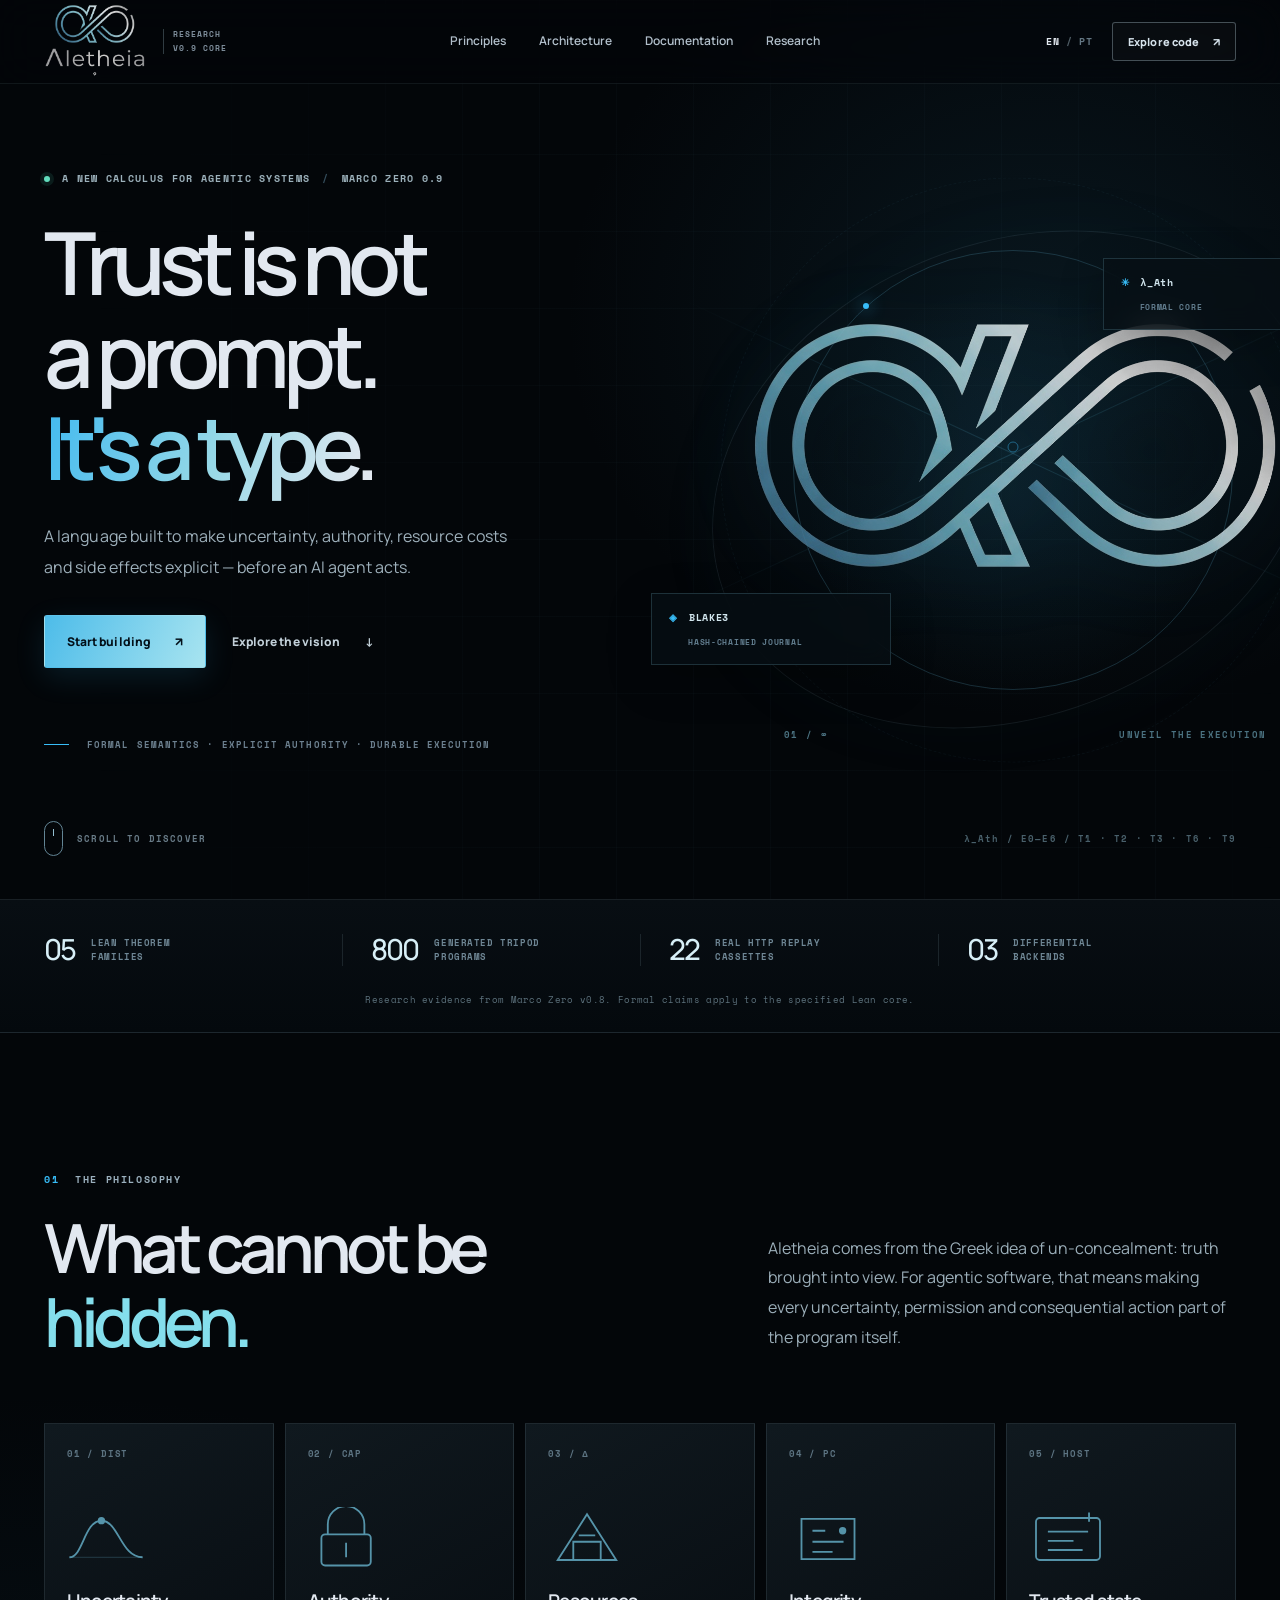
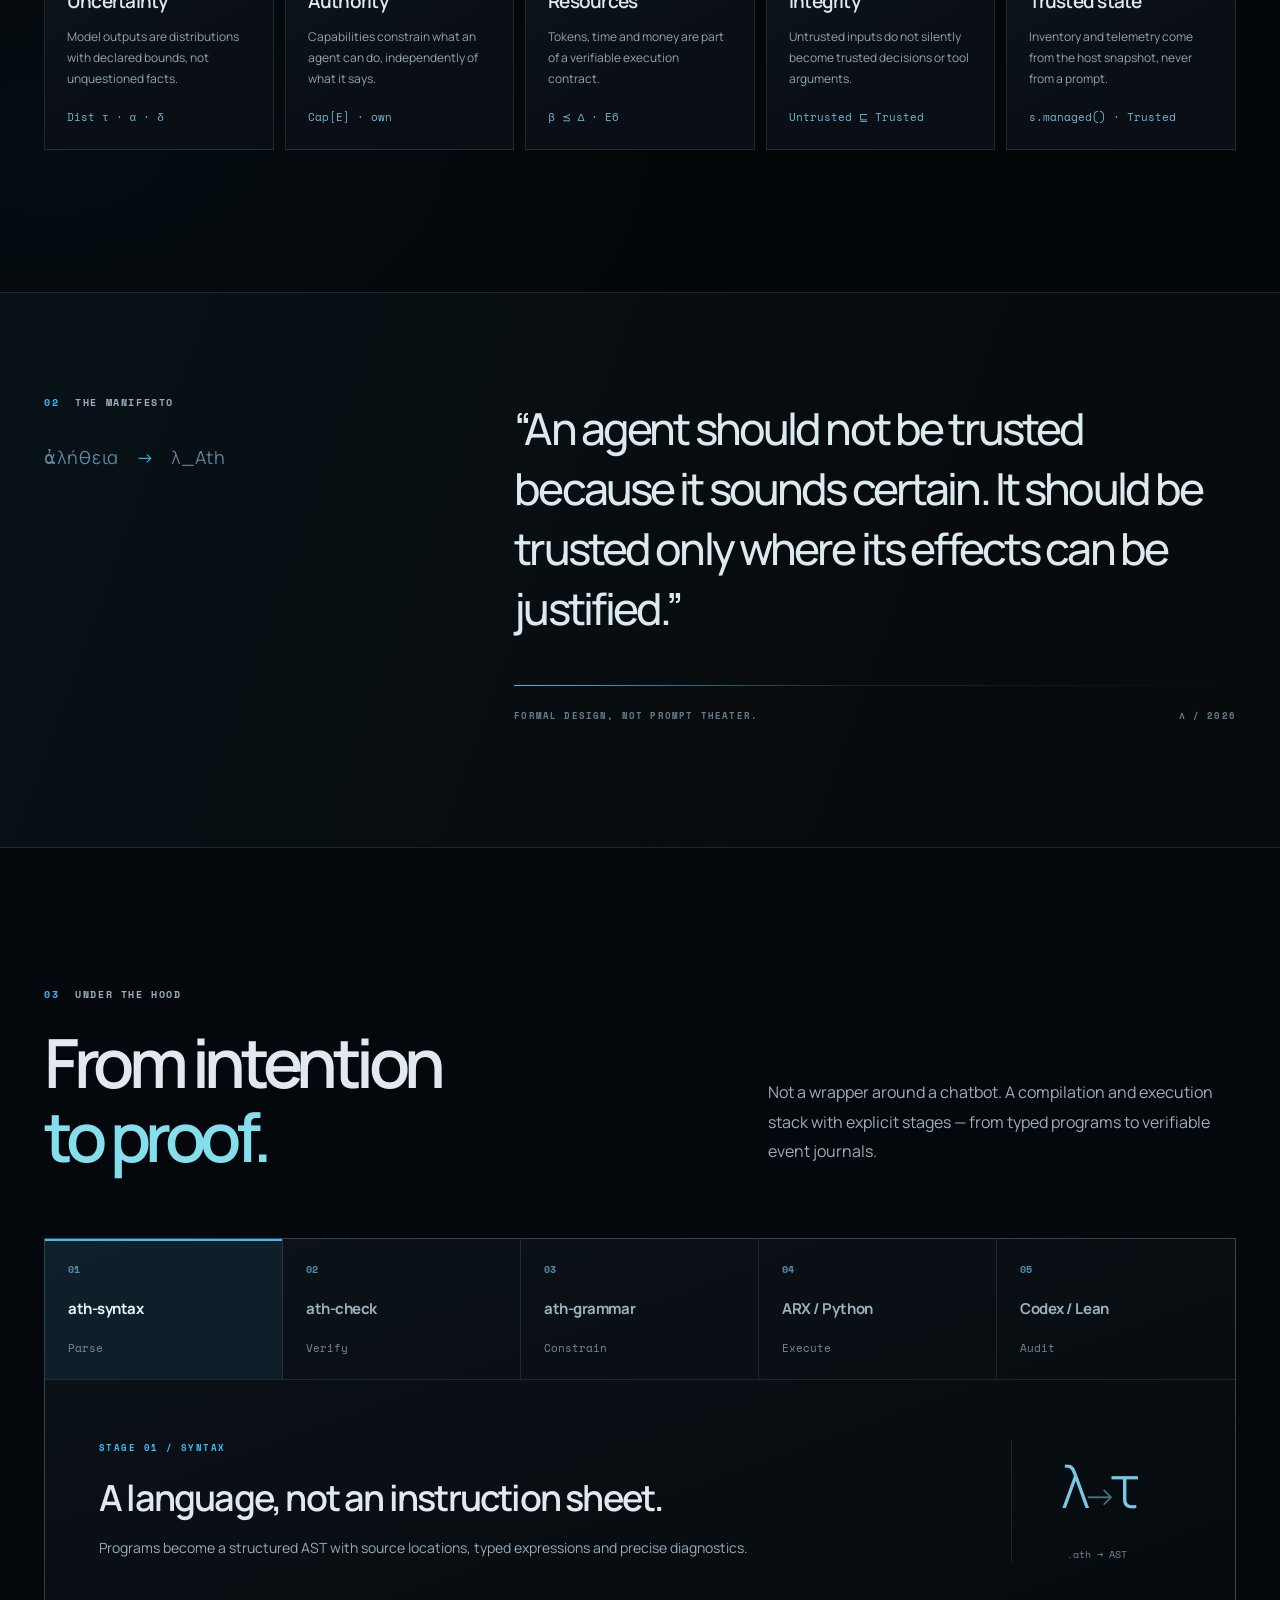
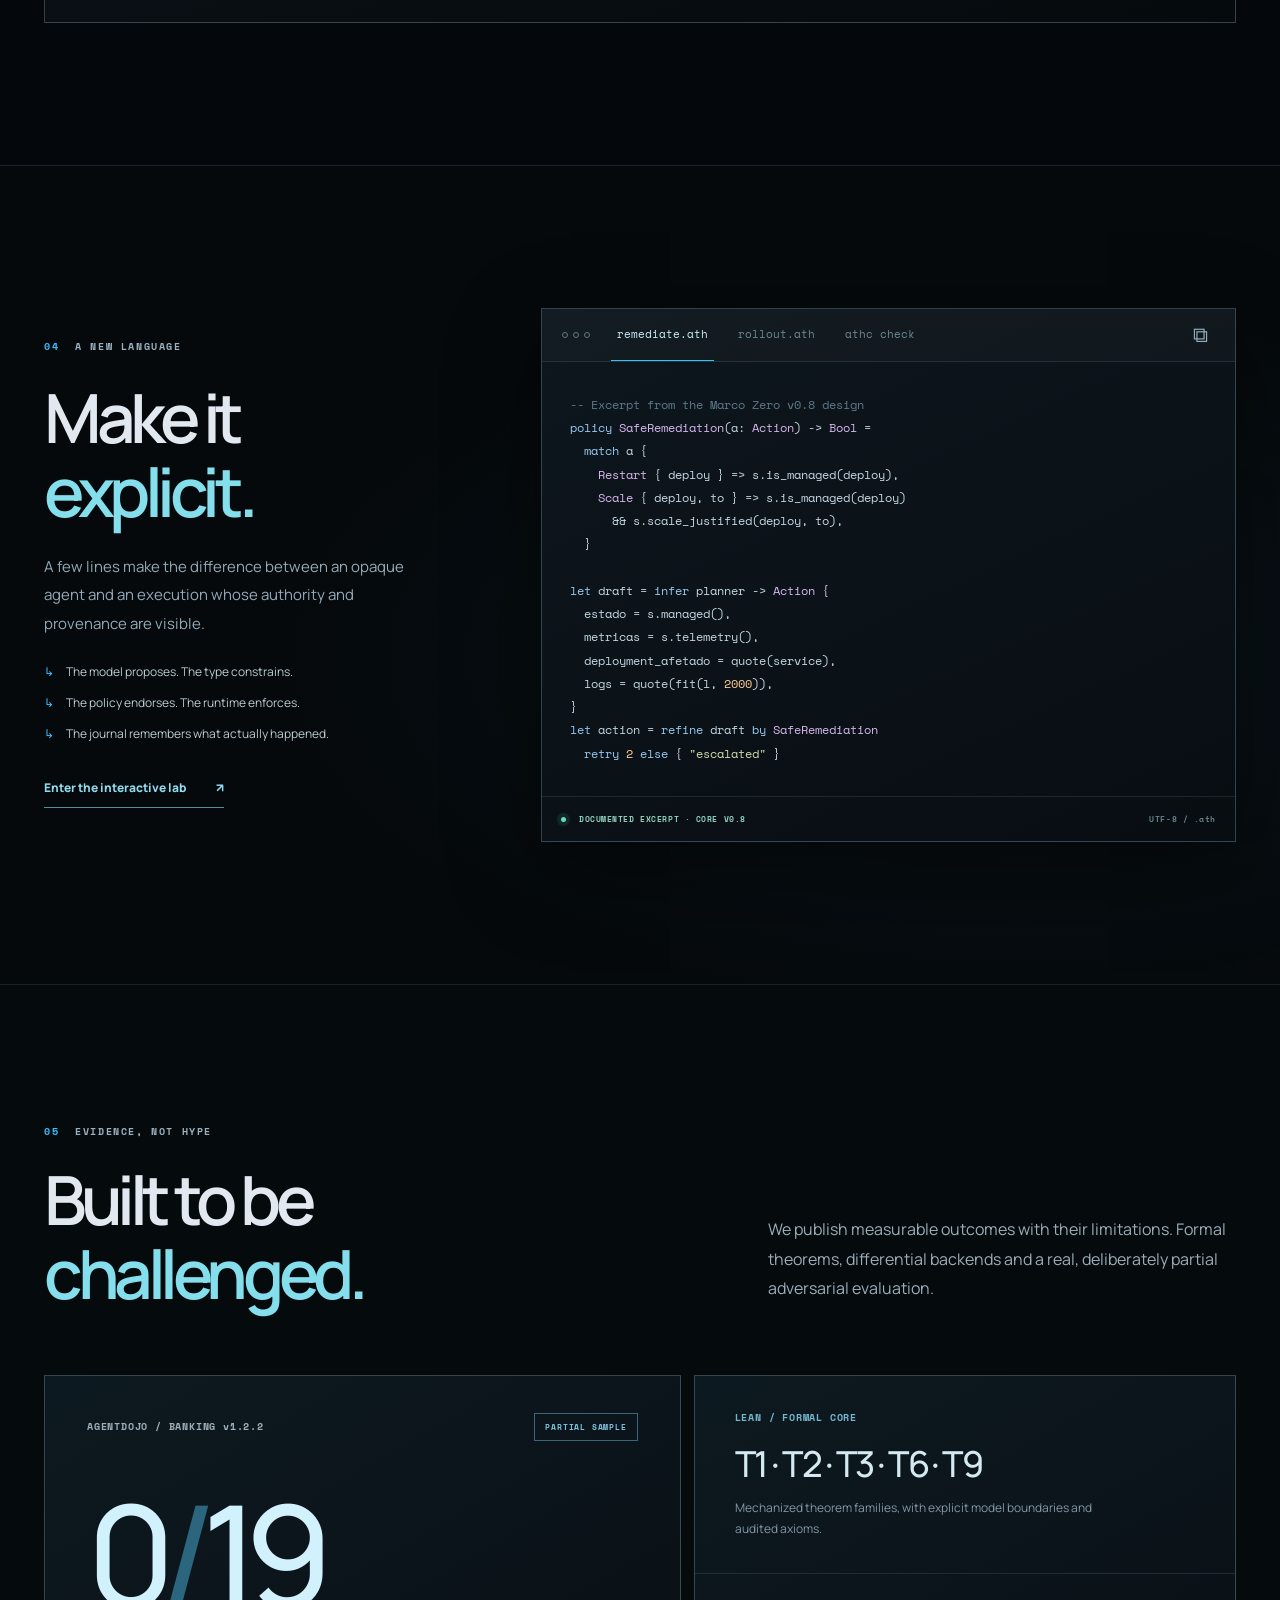
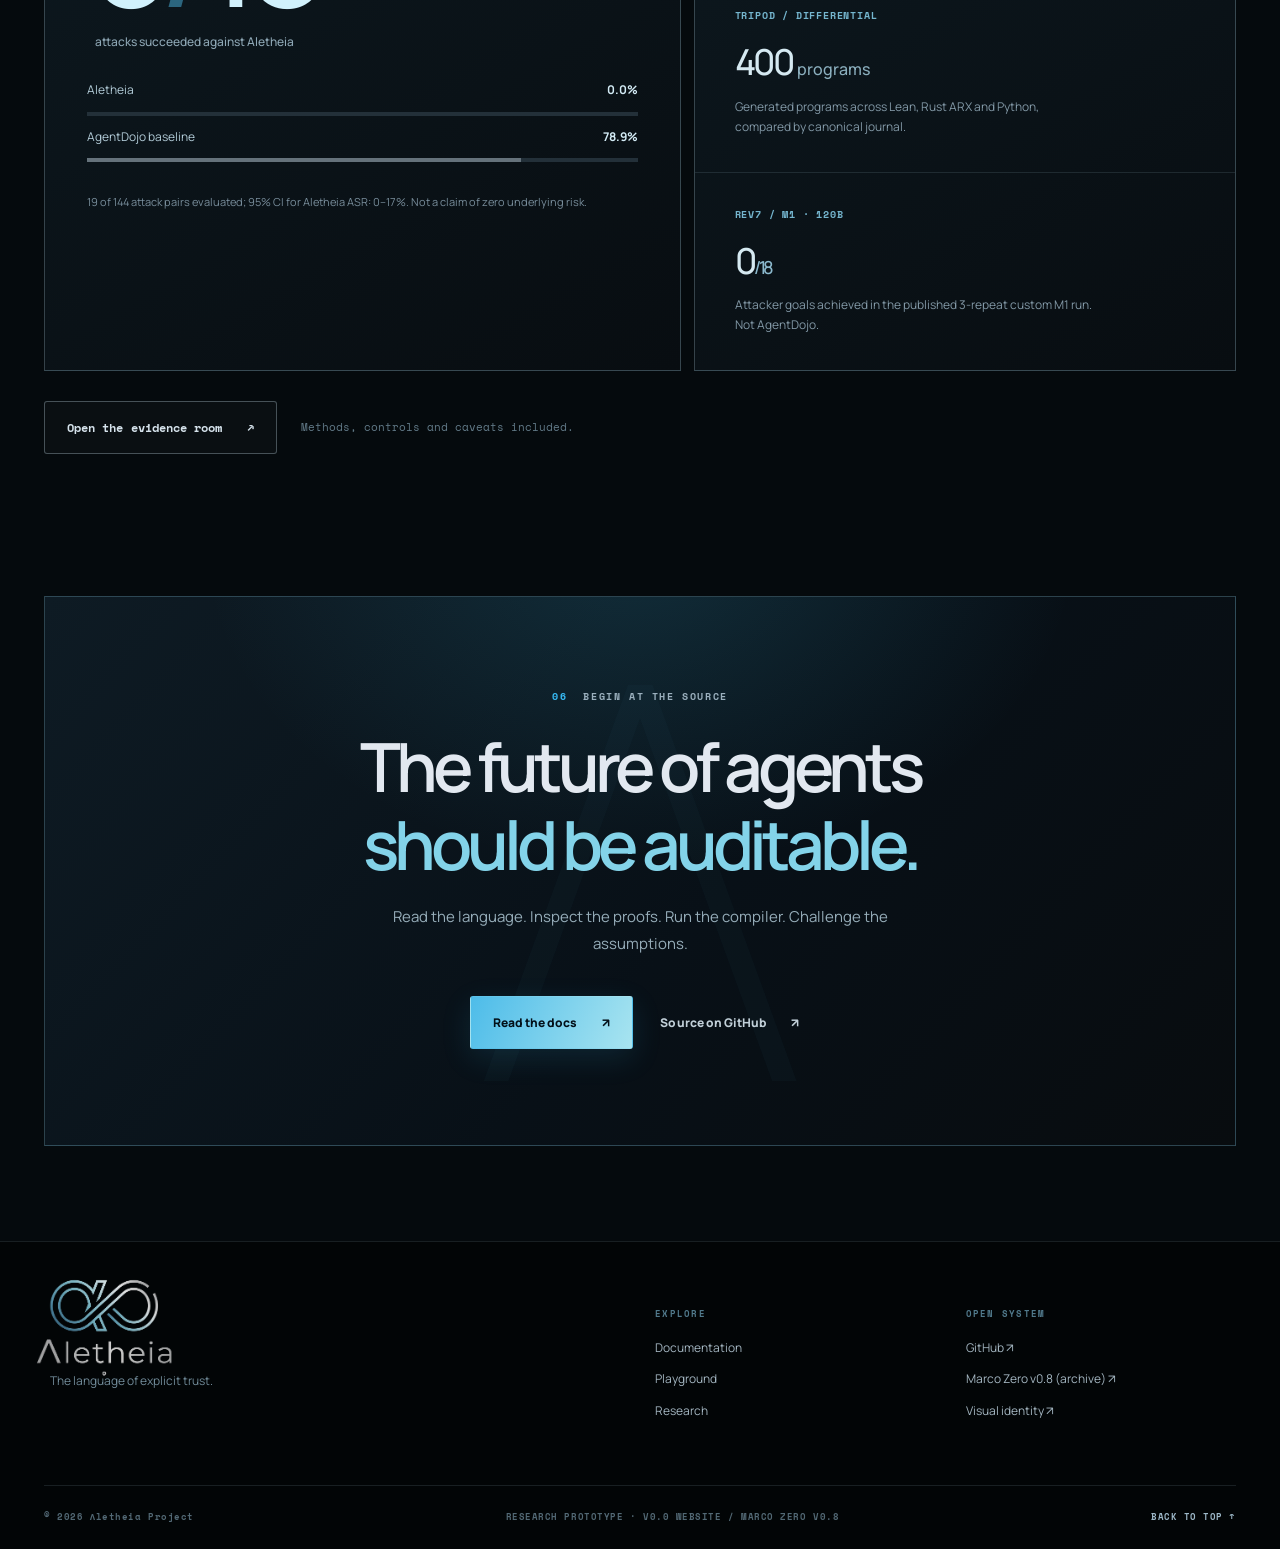
==== commit 1aa69517: "Docs-only: update v0.9 stable labels, T9 references and research evidence without layout changes" ====
--- a/index.html
+++ b/index.html
@@ -12,7 +12,7 @@
 <div class="page-progress" id="page-progress" aria-hidden="true"></div>
 <header class="site-header" id="site-header">
  <div class="container header-inner">
-  <a href="index.html" class="brand" aria-label="Aletheia home"><img src="assets/aletheia-lockup.png" alt="Λletheia" width="123" height="91"><span class="brand-divider"></span><span class="brand-version">RESEARCH<br>V0.8 CORE</span></a>
+  <a href="index.html" class="brand" aria-label="Aletheia home"><img src="assets/aletheia-lockup.png" alt="Λletheia" width="123" height="91"><span class="brand-divider"></span><span class="brand-version">RESEARCH<br>V0.9 CORE</span></a>
   <nav class="main-nav" aria-label="Main navigation"><a href="#philosophy" data-i18n="navPrinciples">Principles</a><a href="#architecture" data-i18n="navArchitecture">Architecture</a><a href="docs.html" data-i18n="navDocs">Documentation</a><a href="research.html" data-i18n="navResearch">Research</a></nav>
   <div class="header-actions"><button class="locale-switch" id="locale-switch" aria-label="Switch language"><span class="locale-current">EN</span><span class="locale-slash"> / </span><span class="locale-next">PT</span></button><a class="btn btn-outline btn-sm header-cta" href="playground.html"><span data-i18n="navExplore">Explore code</span><span aria-hidden="true">↗</span></a><button class="menu-toggle" aria-label="Open menu" aria-expanded="false"><span></span><span></span></button></div>
  </div>
@@ -23,7 +23,7 @@
   <div class="hero-grid" aria-hidden="true"></div><div class="hero-glow" aria-hidden="true"></div>
   <div class="container hero-layout">
    <div class="hero-copy">
-     <div class="eyebrow hero-badge"><span class="live-dot"></span><span data-i18n="heroEyebrow">A NEW CALCULUS FOR AGENTIC SYSTEMS</span><span class="badge-sep">/</span><span>MARCO ZERO 0.8</span></div>
+     <div class="eyebrow hero-badge"><span class="live-dot"></span><span data-i18n="heroEyebrow">A NEW CALCULUS FOR AGENTIC SYSTEMS</span><span class="badge-sep">/</span><span>MARCO ZERO 0.9</span></div>
      <h1><span data-i18n="heroTitle1">Trust is not</span><br><span data-i18n="heroTitle2">a prompt.</span><br><span class="gradient-type" data-i18n="heroTitle3">It's a type.</span></h1>
      <p class="hero-lead" data-i18n="heroLead">A language built to make uncertainty, authority, resource costs and side effects explicit — before an AI agent acts.</p>
      <div class="hero-buttons"><a href="docs.html#start" class="btn btn-primary"><span data-i18n="heroStart">Start building</span><span class="arrow-nudge">↗</span></a><a href="#manifesto" class="btn btn-ghost"><span data-i18n="heroVision">Explore the vision</span><span class="btn-chevron">↓</span></a></div>
@@ -38,9 +38,9 @@
      <div class="art-footer"><span>01 / ∞</span><span>UNVEIL THE EXECUTION</span></div>
    </div>
   </div>
-  <div class="container hero-bottom"><span class="hero-scroll"><span class="scroll-indicator"></span><span data-i18n="scrollToDiscover">SCROLL TO DISCOVER</span></span><span class="hero-coordinate">λ_Ath / E0—E6 / T1 · T2 · T3 · T6</span></div>
+  <div class="container hero-bottom"><span class="hero-scroll"><span class="scroll-indicator"></span><span data-i18n="scrollToDiscover">SCROLL TO DISCOVER</span></span><span class="hero-coordinate">λ_Ath / E0—E6 / T1 · T2 · T3 · T6 · T9</span></div>
 </section>
-<section class="proof-strip" aria-label="Project evidence at a glance"><div class="container proof-strip-inner"><div><strong>04</strong><span data-i18n="proofA">LEAN THEOREM FAMILIES</span></div><div><strong>400</strong><span data-i18n="proofB">GENERATED TRIPOD PROGRAMS</span></div><div><strong>22</strong><span data-i18n="proofC">REAL HTTP REPLAY CASSETTES</span></div><div><strong>03</strong><span data-i18n="proofD">DIFFERENTIAL BACKENDS</span></div></div><div class="strip-note" data-i18n="proofNote">Research evidence from Marco Zero v0.8. Formal claims apply to the specified Lean core.</div></section>
+<section class="proof-strip" aria-label="Project evidence at a glance"><div class="container proof-strip-inner"><div><strong>05</strong><span data-i18n="proofA">LEAN THEOREM FAMILIES</span></div><div><strong>800</strong><span data-i18n="proofB">GENERATED TRIPOD PROGRAMS</span></div><div><strong>22</strong><span data-i18n="proofC">REAL HTTP REPLAY CASSETTES</span></div><div><strong>03</strong><span data-i18n="proofD">DIFFERENTIAL BACKENDS</span></div></div><div class="strip-note" data-i18n="proofNote">Research evidence from Marco Zero v0.9. Formal claims apply to the specified Lean core.</div></section>
 <section class="section philosophy" id="philosophy">
  <div class="container"><div class="section-intro reveal"><div class="kicker"><span>01</span><span data-i18n="philosophyKicker">THE PHILOSOPHY</span></div><div class="intro-split"><h2 class="display-title"><span data-i18n="philosophyTitle1">What cannot be</span><br><em data-i18n="philosophyTitle2">hidden.</em></h2><p data-i18n="philosophyLead">Aletheia comes from the Greek idea of un-concealment: truth brought into view. For agentic software, that means making every uncertainty, permission and consequential action part of the program itself.</p></div></div>
   <div class="pillar-grid">
@@ -57,14 +57,14 @@
 <div class="arch-panel reveal"><div class="arch-flow" role="tablist" aria-label="Architecture stages"><button class="arch-node active" role="tab" aria-selected="true" data-stage="0"><span>01</span><b>ath-syntax</b><small data-i18n="archNode1">Parse</small></button><button class="arch-node" role="tab" aria-selected="false" data-stage="1"><span>02</span><b>ath-check</b><small data-i18n="archNode2">Verify</small></button><button class="arch-node" role="tab" aria-selected="false" data-stage="2"><span>03</span><b>ath-grammar</b><small data-i18n="archNode3">Constrain</small></button><button class="arch-node" role="tab" aria-selected="false" data-stage="3"><span>04</span><b>ARX / Python</b><small data-i18n="archNode4">Execute</small></button><button class="arch-node" role="tab" aria-selected="false" data-stage="4"><span>05</span><b>Codex / Lean</b><small data-i18n="archNode5">Audit</small></button></div><div class="arch-detail"><div><div class="detail-label" id="arch-label">STAGE 01 / SYNTAX</div><h3 id="arch-heading">A language, not an instruction sheet.</h3><p id="arch-description">Programs become a structured AST with source locations, typed expressions and precise diagnostics.</p></div><div class="arch-detail-ascii" aria-hidden="true"><div class="ascii-mark">λ<span>→</span>τ</div><span id="arch-code-tag">.ath → AST</span></div></div></div>
 </div></section>
 <section class="section code-section" id="language"><div class="container code-layout"><div class="code-intro reveal"><div class="kicker"><span>04</span><span data-i18n="codeKicker">A NEW LANGUAGE</span></div><h2 class="display-title"><span data-i18n="codeTitle1">Make it</span><br><em data-i18n="codeTitle2">explicit.</em></h2><p data-i18n="codeLead">A few lines make the difference between an opaque agent and an execution whose authority and provenance are visible.</p><ul class="code-checklist"><li><span>↳</span><span data-i18n="codeBullet1">The model proposes. The type constrains.</span></li><li><span>↳</span><span data-i18n="codeBullet2">The policy endorses. The runtime enforces.</span></li><li><span>↳</span><span data-i18n="codeBullet3">The journal remembers what actually happened.</span></li></ul><a href="playground.html" class="text-link"><span data-i18n="codeLaunch">Enter the interactive lab</span><span>↗</span></a></div>
- <div class="code-window reveal"><div class="window-top"><span class="window-dots"><i></i><i></i><i></i></span><div class="window-tabs"><button class="sample-tab active" data-sample="remediate">remediate.ath</button><button class="sample-tab" data-sample="rollout">rollout.ath</button><button class="sample-tab" data-sample="checks">athc check</button></div><button class="icon-btn copy-code" data-copy-target="home-code" aria-label="Copy code">⧉</button></div><pre id="home-code" class="syntax-code"></pre><div class="window-foot"><span class="term-green"><span class="pulse-dot"></span><span data-i18n="codeFoot">DOCUMENTED EXCERPT · CORE V0.8</span></span><span>UTF-8  /  .ath</span></div></div>
+ <div class="code-window reveal"><div class="window-top"><span class="window-dots"><i></i><i></i><i></i></span><div class="window-tabs"><button class="sample-tab active" data-sample="remediate">remediate.ath</button><button class="sample-tab" data-sample="rollout">rollout.ath</button><button class="sample-tab" data-sample="checks">athc check</button></div><button class="icon-btn copy-code" data-copy-target="home-code" aria-label="Copy code">⧉</button></div><pre id="home-code" class="syntax-code"></pre><div class="window-foot"><span class="term-green"><span class="pulse-dot"></span><span data-i18n="codeFoot">DOCUMENTED EXCERPT · CORE V0.9</span></span><span>UTF-8  /  .ath</span></div></div>
 </div></section>
 <section class="section research-preview" id="evidence"><div class="container"><div class="section-intro reveal"><div class="kicker"><span>05</span><span data-i18n="evidenceKicker">EVIDENCE, NOT HYPE</span></div><div class="intro-split"><h2 class="display-title"><span data-i18n="evidenceTitle1">Built to be</span><br><em data-i18n="evidenceTitle2">challenged.</em></h2><p data-i18n="evidenceLead">We publish measurable outcomes with their limitations. Formal theorems, differential backends and a real, deliberately partial adversarial evaluation.</p></div></div>
  <div class="evidence-grid"><div class="evidence-primary reveal"><div class="evidence-topline"><span>AGENTDOJO / BANKING v1.2.2</span><span class="lab-badge" data-i18n="partialSample">PARTIAL SAMPLE</span></div><div class="evidence-number">0<span class="number-slash">/</span>19<span class="num-caption" data-i18n="asrCaption">attacks succeeded against Aletheia</span></div><div class="compare-bars"><div class="bar-label"><span>Aletheia</span><b>0.0%</b></div><div class="bar-track"><i style="width:0%;"></i></div><div class="bar-label"><span>AgentDojo baseline</span><b>78.9%</b></div><div class="bar-track"><i style="width:78.9%;" class="bar-baseline"></i></div></div><p class="stat-disclaimer" data-i18n="evidenceCaveat">19 of 144 attack pairs evaluated; 95% CI for Aletheia ASR: 0–17%. Not a claim of zero underlying risk.</p></div>
- <div class="evidence-other reveal"><div class="small-stat"><span>LEAN / FORMAL CORE</span><strong>T1 · T2 · T3 · T6</strong><p data-i18n="smallStat1">Mechanized theorem families, with explicit model boundaries and audited axioms.</p></div><div class="small-stat"><span>TRIPOD / DIFFERENTIAL</span><strong>400 <small data-i18n="smallStat2Unit">programs</small></strong><p data-i18n="smallStat2">Generated programs across Lean, Rust ARX and Python, compared by canonical journal.</p></div><div class="small-stat"><span>REV7 / M1 · 120B</span><strong>0<span class="stat-mini">/18</span></strong><p data-i18n="smallStat3">Attacker goals achieved in the published 3-repeat custom M1 run. Not AgentDojo.</p></div></div></div>
+ <div class="evidence-other reveal"><div class="small-stat"><span>LEAN / FORMAL CORE</span><strong>T1 · T2 · T3 · T6 · T9</strong><p data-i18n="smallStat1">Mechanized theorem families, with explicit model boundaries and audited axioms.</p></div><div class="small-stat"><span>TRIPOD / DIFFERENTIAL</span><strong>400 <small data-i18n="smallStat2Unit">programs</small></strong><p data-i18n="smallStat2">Generated programs across Lean, Rust ARX and Python, compared by canonical journal.</p></div><div class="small-stat"><span>REV7 / M1 · 120B</span><strong>0<span class="stat-mini">/18</span></strong><p data-i18n="smallStat3">Attacker goals achieved in the published 3-repeat custom M1 run. Not AgentDojo.</p></div></div></div>
  <div class="research-link-row"><a href="research.html" class="btn btn-outline"><span data-i18n="researchCTA">Open the evidence room</span><span>↗</span></a><span data-i18n="researchTransparency">Methods, controls and caveats included.</span></div></div></section>
 <section class="section launch-section"><div class="container launch-card reveal"><div class="launch-glow"></div><div class="launch-mark">Λ</div><div class="kicker"><span>06</span><span data-i18n="launchKicker">BEGIN AT THE SOURCE</span></div><h2><span data-i18n="launchTitle1">The future of agents</span><br><em data-i18n="launchTitle2">should be auditable.</em></h2><p data-i18n="launchLead">Read the language. Inspect the proofs. Run the compiler. Challenge the assumptions.</p><div class="launch-buttons"><a href="docs.html#start" class="btn btn-primary"><span data-i18n="launchGetStarted">Read the docs</span><span>↗</span></a><a href="https://github.com/Antoniorjr4/Aletheia" target="_blank" rel="noopener noreferrer" class="btn btn-ghost"><span data-i18n="launchGithub">Source on GitHub</span><span>↗</span></a></div></div></section>
 </main>
-<footer class="footer"><div class="container footer-grid"><div><a href="index.html" class="footer-brand"><img src="assets/aletheia-lockup.png" alt="Λletheia" width="145" height="105"></a><p data-i18n="footerTag">The language of explicit trust.</p></div><div class="footer-links"><div><span data-i18n="footerExplore">EXPLORE</span><a href="docs.html" data-i18n="navDocs">Documentation</a><a href="playground.html">Playground</a><a href="research.html" data-i18n="navResearch">Research</a></div><div><span data-i18n="footerOpen">OPEN SYSTEM</span><a href="https://github.com/Antoniorjr4/Aletheia" target="_blank" rel="noopener noreferrer">GitHub ↗</a><a href="library/Aletheia-Marco-Zero-v0.8.pdf" target="_blank" rel="noopener noreferrer">Marco Zero v0.8 ↗</a><a href="library/Aletheia-Visual-Identity.pdf" target="_blank" rel="noopener noreferrer" data-i18n="footerIdentity">Visual identity ↗</a></div></div></div><div class="container footer-bottom"><span>© 2026 Λletheia Project</span><span data-i18n="footerResearch">RESEARCH PROTOTYPE · V0.0 WEBSITE / MARCO ZERO V0.8</span><a href="#top" data-i18n="backToTop">BACK TO TOP ↑</a></div></footer>
+<footer class="footer"><div class="container footer-grid"><div><a href="index.html" class="footer-brand"><img src="assets/aletheia-lockup.png" alt="Λletheia" width="145" height="105"></a><p data-i18n="footerTag">The language of explicit trust.</p></div><div class="footer-links"><div><span data-i18n="footerExplore">EXPLORE</span><a href="docs.html" data-i18n="navDocs">Documentation</a><a href="playground.html">Playground</a><a href="research.html" data-i18n="navResearch">Research</a></div><div><span data-i18n="footerOpen">OPEN SYSTEM</span><a href="https://github.com/Antoniorjr4/Aletheia" target="_blank" rel="noopener noreferrer">GitHub ↗</a><a href="library/Aletheia-Marco-Zero-v0.8.pdf" target="_blank" rel="noopener noreferrer" >Marco Zero v0.8 (archive) ↗</a><a href="library/Aletheia-Visual-Identity.pdf" target="_blank" rel="noopener noreferrer" data-i18n="footerIdentity">Visual identity ↗</a></div></div></div><div class="container footer-bottom"><span>© 2026 Λletheia Project</span><span data-i18n="footerResearch">RESEARCH PROTOTYPE · V0.0 WEBSITE / MARCO ZERO V0.9</span><a href="#top" data-i18n="backToTop">BACK TO TOP ↑</a></div></footer>
 <div class="toast" id="toast" role="status" aria-live="polite"></div><script src="scripts/site.js" defer></script><script src="scripts/home.js" defer></script>
 </body></html>
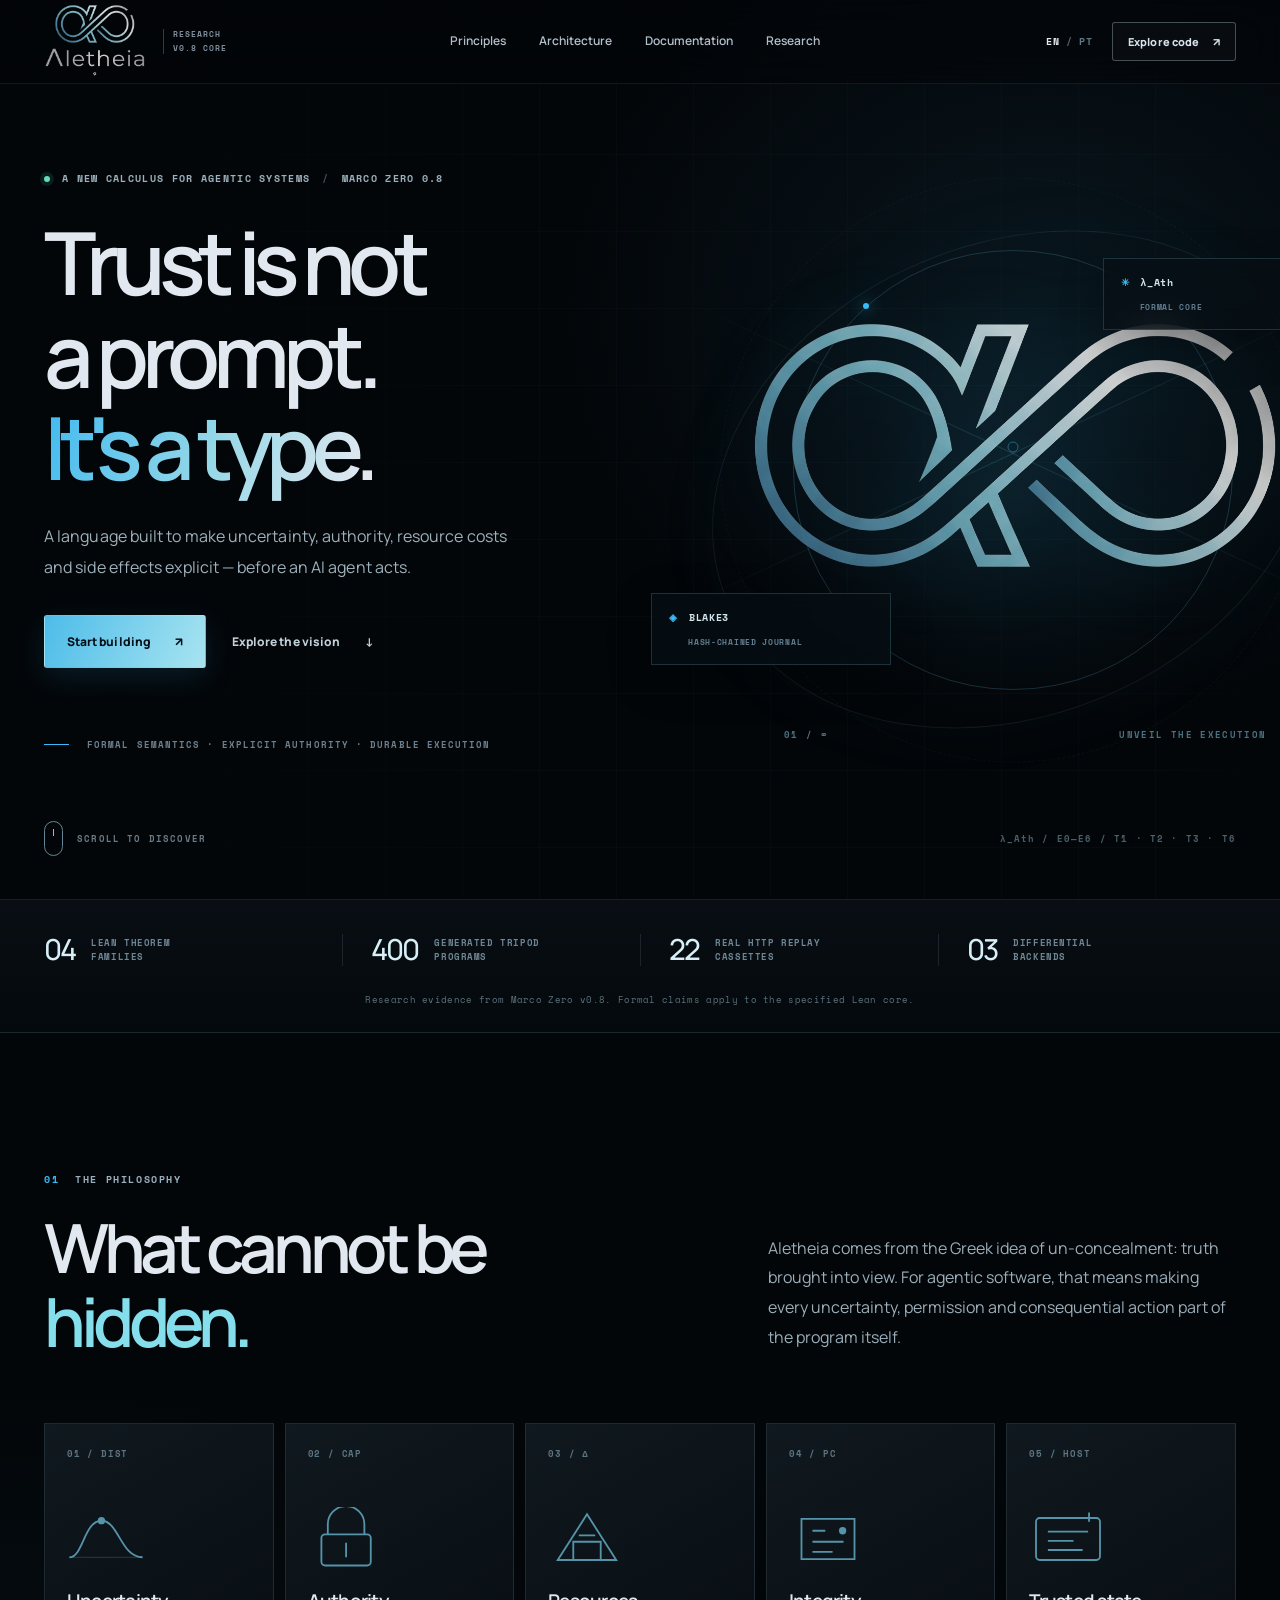
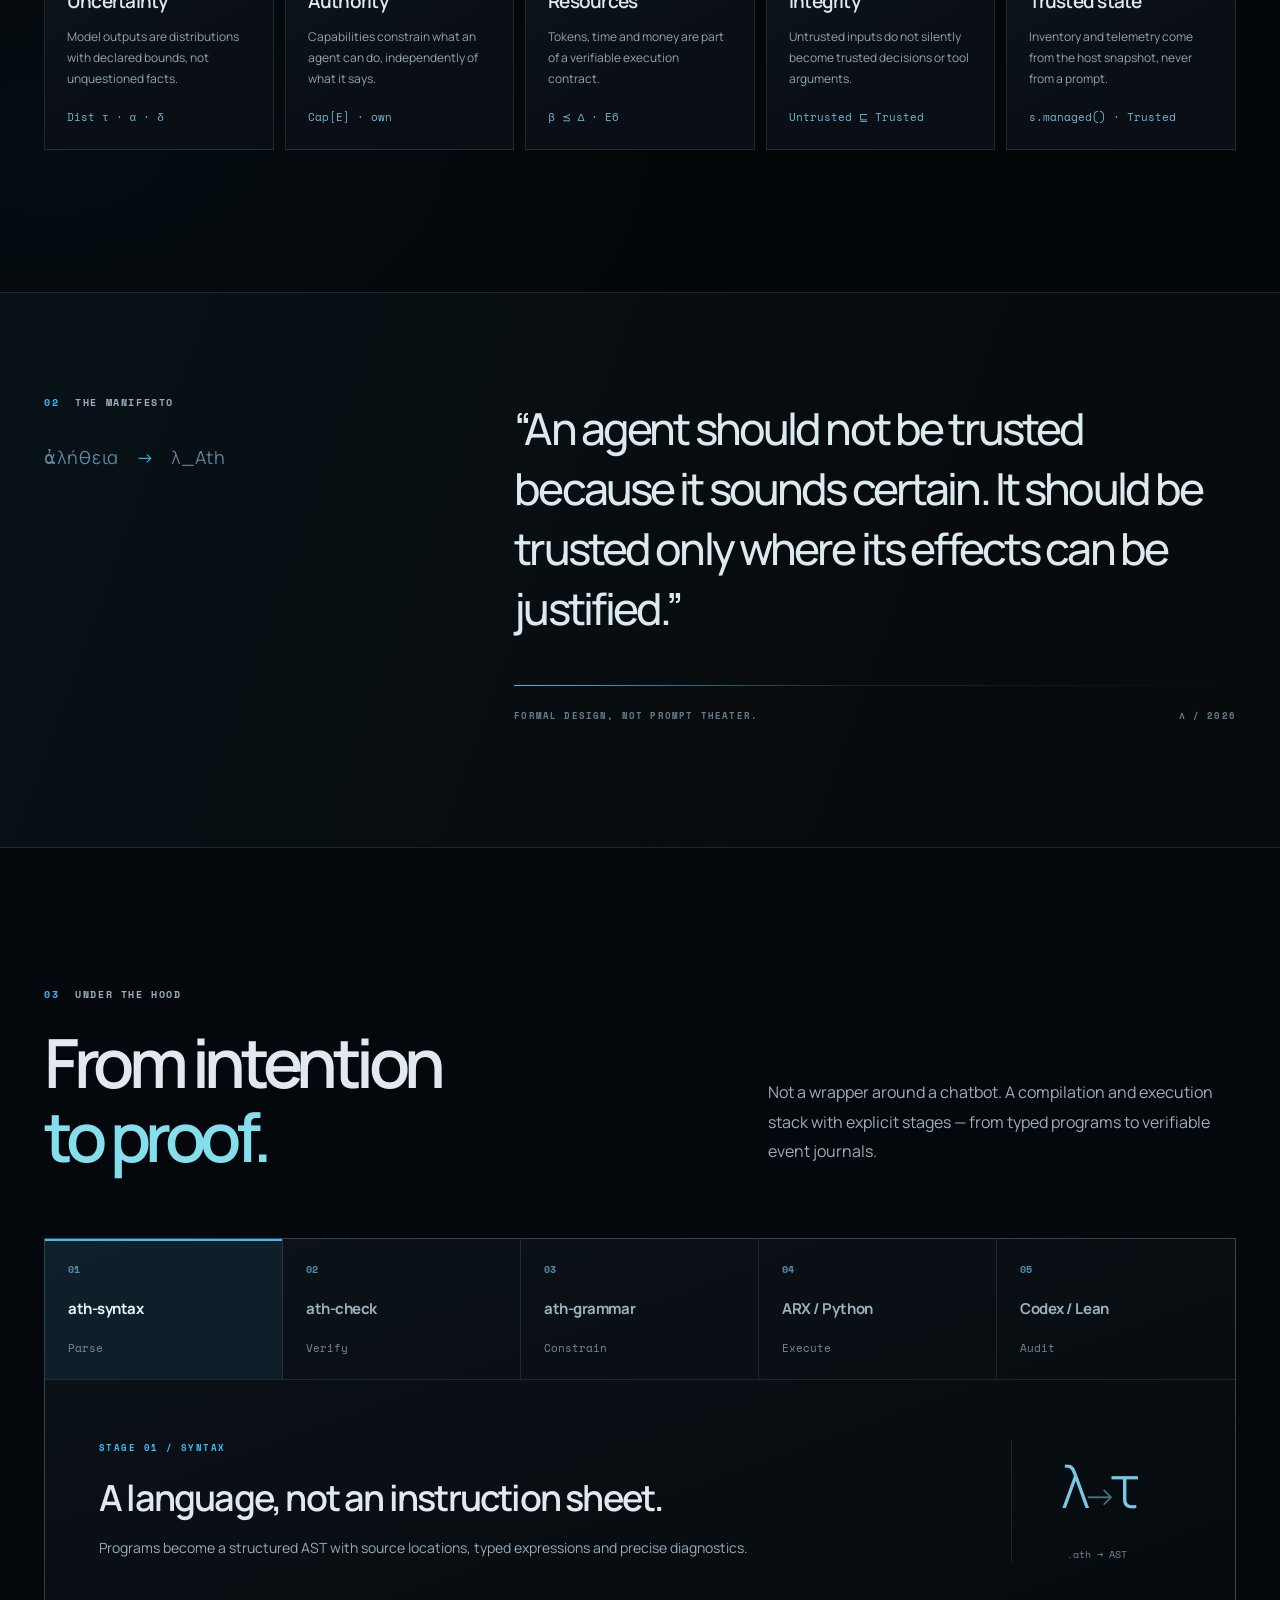
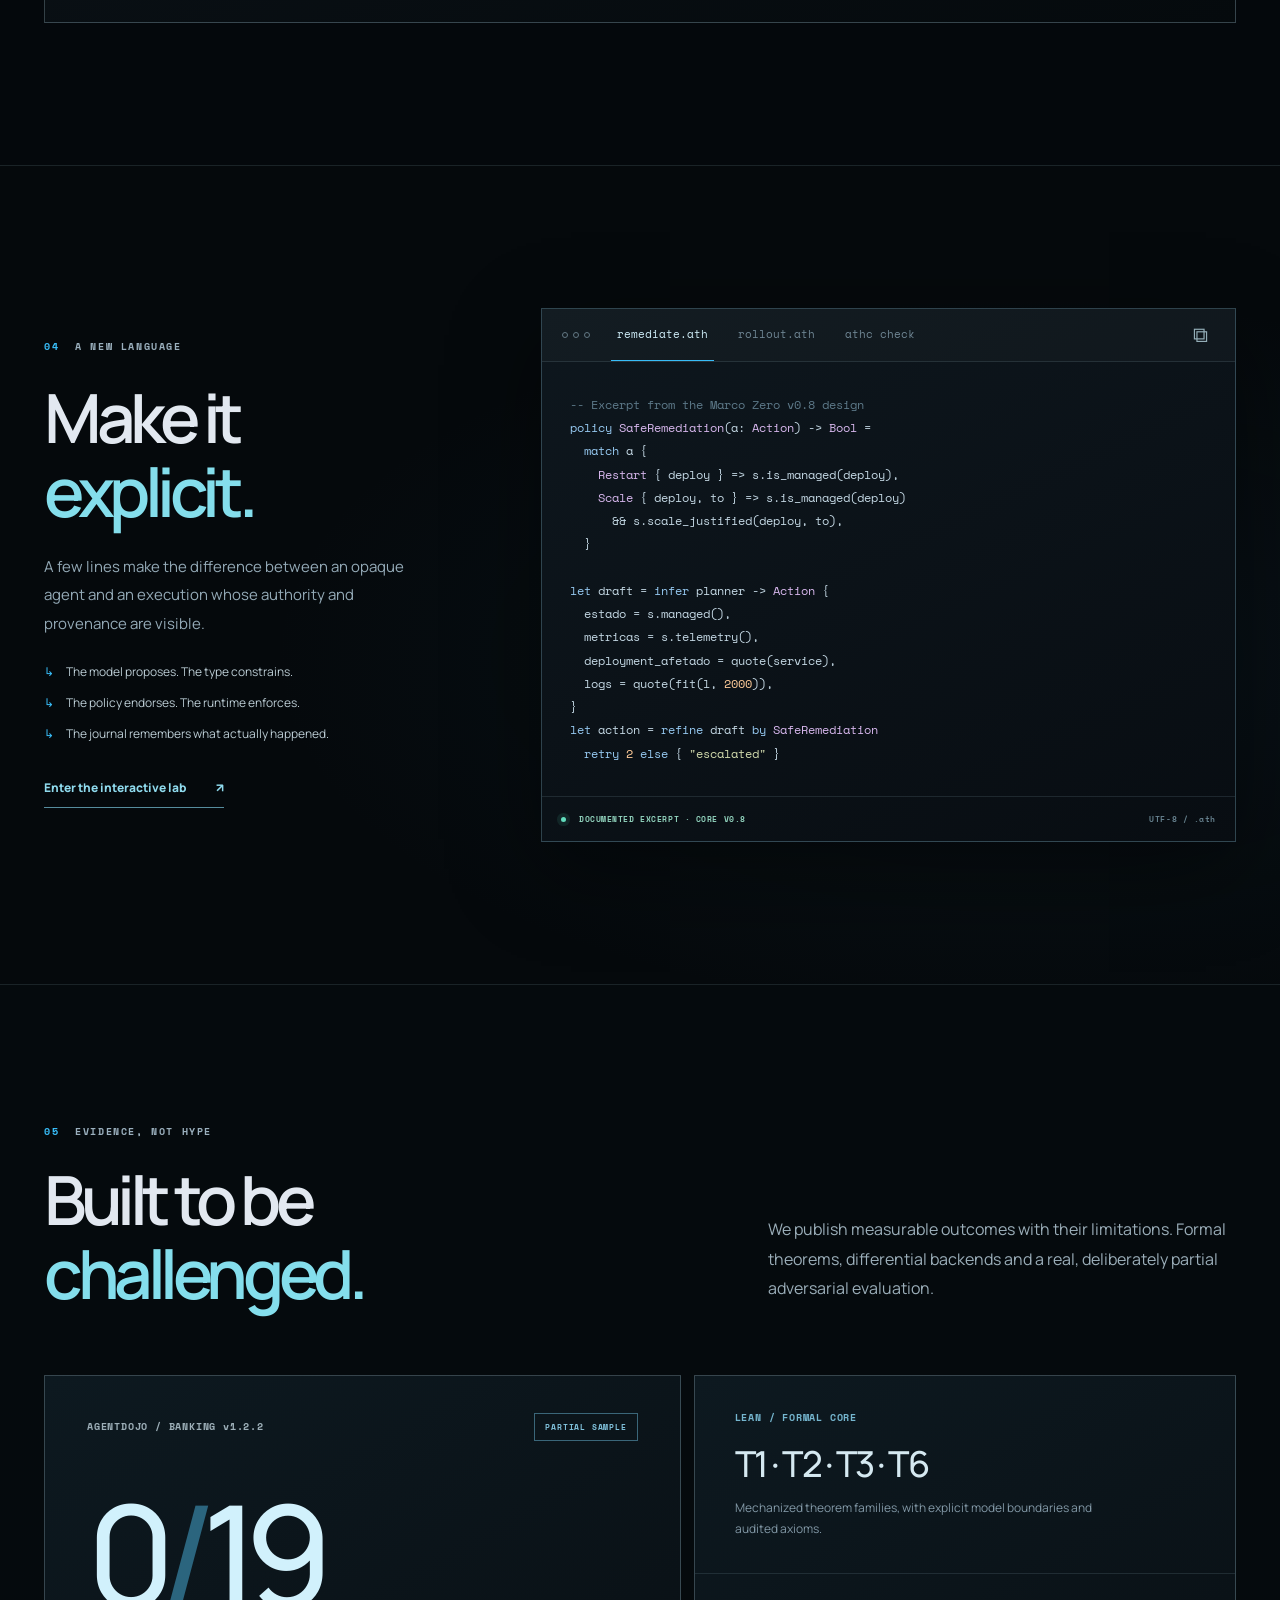
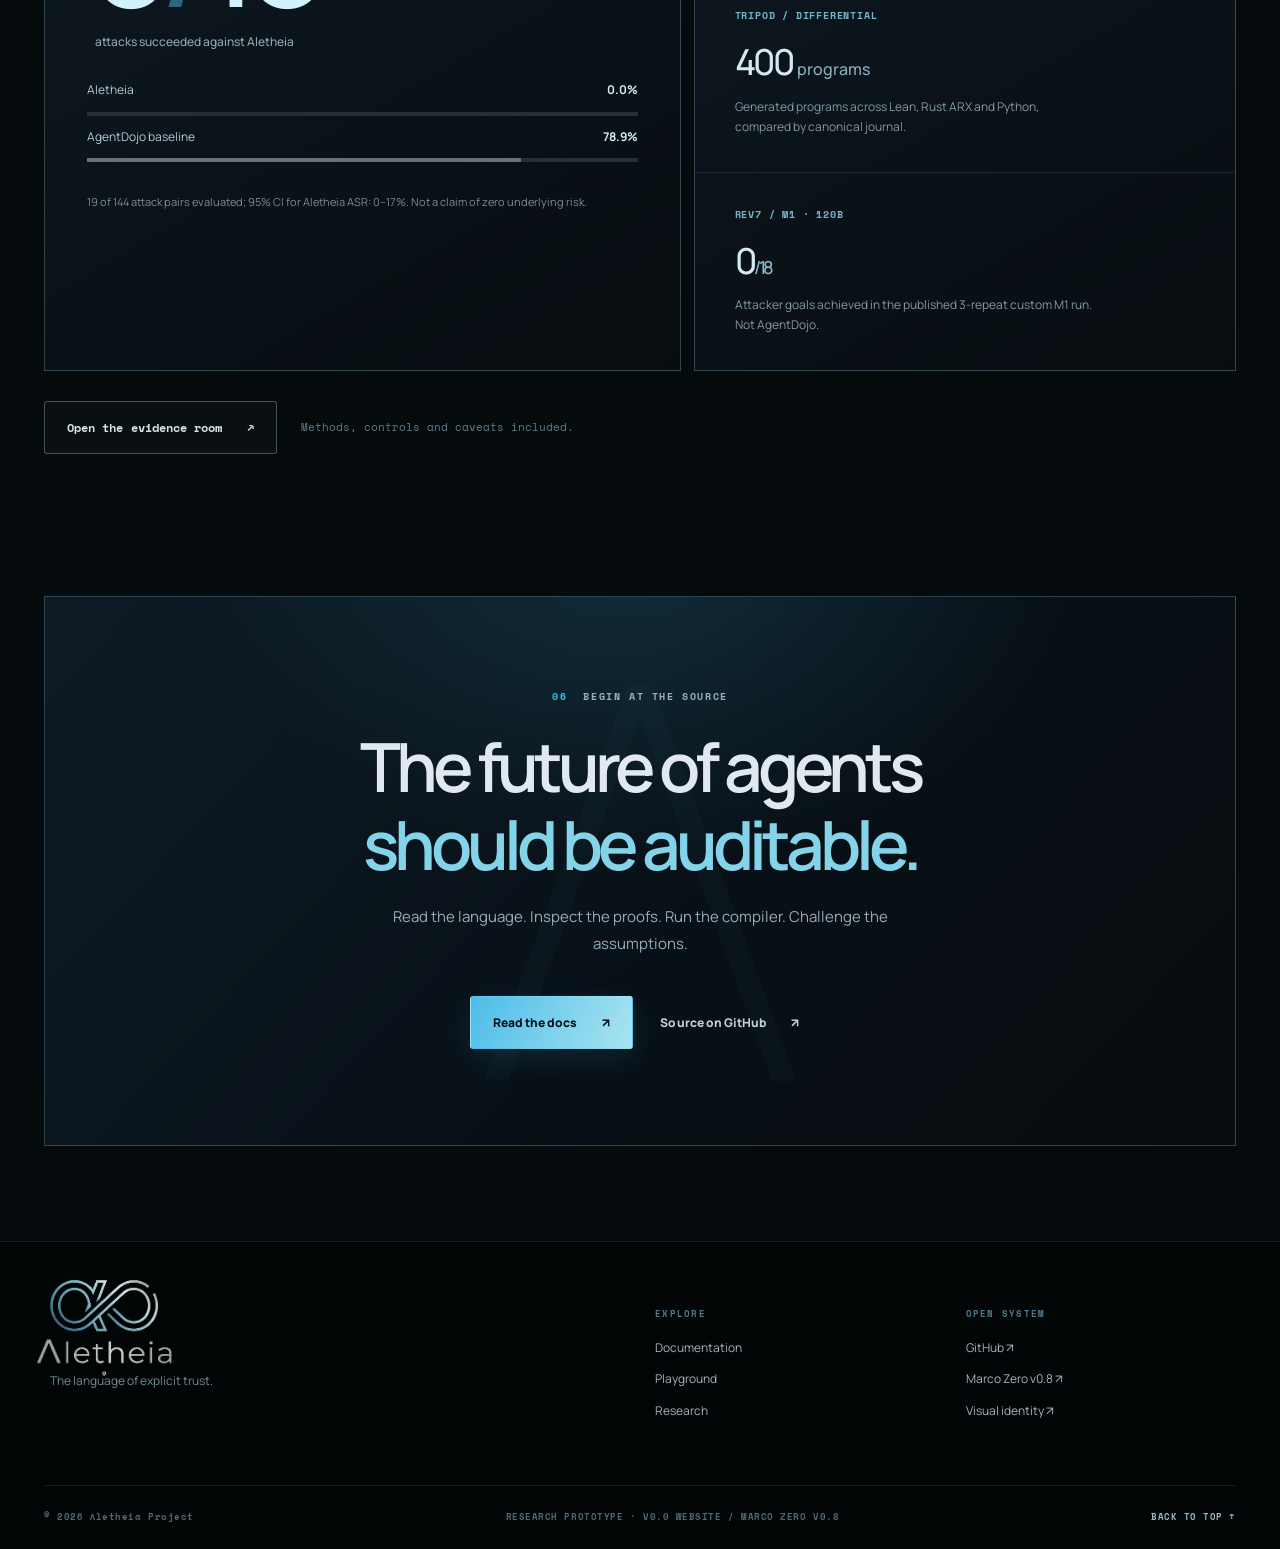
==== commit 0106d02b: "Publish full Λletheia V0.0 source files [skip ci]" ====
--- a/index.html
+++ b/index.html
@@ -12,7 +12,7 @@
 <div class="page-progress" id="page-progress" aria-hidden="true"></div>
 <header class="site-header" id="site-header">
  <div class="container header-inner">
-  <a href="index.html" class="brand" aria-label="Aletheia home"><img src="assets/aletheia-lockup.png" alt="Λletheia" width="123" height="91"><span class="brand-divider"></span><span class="brand-version">RESEARCH<br>V0.9 CORE</span></a>
+  <a href="index.html" class="brand" aria-label="Aletheia home"><img src="assets/aletheia-lockup.png" alt="Λletheia" width="123" height="91"><span class="brand-divider"></span><span class="brand-version">RESEARCH<br>V0.8 CORE</span></a>
   <nav class="main-nav" aria-label="Main navigation"><a href="#philosophy" data-i18n="navPrinciples">Principles</a><a href="#architecture" data-i18n="navArchitecture">Architecture</a><a href="docs.html" data-i18n="navDocs">Documentation</a><a href="research.html" data-i18n="navResearch">Research</a></nav>
   <div class="header-actions"><button class="locale-switch" id="locale-switch" aria-label="Switch language"><span class="locale-current">EN</span><span class="locale-slash"> / </span><span class="locale-next">PT</span></button><a class="btn btn-outline btn-sm header-cta" href="playground.html"><span data-i18n="navExplore">Explore code</span><span aria-hidden="true">↗</span></a><button class="menu-toggle" aria-label="Open menu" aria-expanded="false"><span></span><span></span></button></div>
  </div>
@@ -23,7 +23,7 @@
   <div class="hero-grid" aria-hidden="true"></div><div class="hero-glow" aria-hidden="true"></div>
   <div class="container hero-layout">
    <div class="hero-copy">
-     <div class="eyebrow hero-badge"><span class="live-dot"></span><span data-i18n="heroEyebrow">A NEW CALCULUS FOR AGENTIC SYSTEMS</span><span class="badge-sep">/</span><span>MARCO ZERO 0.9</span></div>
+     <div class="eyebrow hero-badge"><span class="live-dot"></span><span data-i18n="heroEyebrow">A NEW CALCULUS FOR AGENTIC SYSTEMS</span><span class="badge-sep">/</span><span>MARCO ZERO 0.8</span></div>
      <h1><span data-i18n="heroTitle1">Trust is not</span><br><span data-i18n="heroTitle2">a prompt.</span><br><span class="gradient-type" data-i18n="heroTitle3">It's a type.</span></h1>
      <p class="hero-lead" data-i18n="heroLead">A language built to make uncertainty, authority, resource costs and side effects explicit — before an AI agent acts.</p>
      <div class="hero-buttons"><a href="docs.html#start" class="btn btn-primary"><span data-i18n="heroStart">Start building</span><span class="arrow-nudge">↗</span></a><a href="#manifesto" class="btn btn-ghost"><span data-i18n="heroVision">Explore the vision</span><span class="btn-chevron">↓</span></a></div>
@@ -38,9 +38,9 @@
      <div class="art-footer"><span>01 / ∞</span><span>UNVEIL THE EXECUTION</span></div>
    </div>
   </div>
-  <div class="container hero-bottom"><span class="hero-scroll"><span class="scroll-indicator"></span><span data-i18n="scrollToDiscover">SCROLL TO DISCOVER</span></span><span class="hero-coordinate">λ_Ath / E0—E6 / T1 · T2 · T3 · T6 · T9</span></div>
+  <div class="container hero-bottom"><span class="hero-scroll"><span class="scroll-indicator"></span><span data-i18n="scrollToDiscover">SCROLL TO DISCOVER</span></span><span class="hero-coordinate">λ_Ath / E0—E6 / T1 · T2 · T3 · T6</span></div>
 </section>
-<section class="proof-strip" aria-label="Project evidence at a glance"><div class="container proof-strip-inner"><div><strong>05</strong><span data-i18n="proofA">LEAN THEOREM FAMILIES</span></div><div><strong>800</strong><span data-i18n="proofB">GENERATED TRIPOD PROGRAMS</span></div><div><strong>22</strong><span data-i18n="proofC">REAL HTTP REPLAY CASSETTES</span></div><div><strong>03</strong><span data-i18n="proofD">DIFFERENTIAL BACKENDS</span></div></div><div class="strip-note" data-i18n="proofNote">Research evidence from Marco Zero v0.9. Formal claims apply to the specified Lean core.</div></section>
+<section class="proof-strip" aria-label="Project evidence at a glance"><div class="container proof-strip-inner"><div><strong>04</strong><span data-i18n="proofA">LEAN THEOREM FAMILIES</span></div><div><strong>400</strong><span data-i18n="proofB">GENERATED TRIPOD PROGRAMS</span></div><div><strong>22</strong><span data-i18n="proofC">REAL HTTP REPLAY CASSETTES</span></div><div><strong>03</strong><span data-i18n="proofD">DIFFERENTIAL BACKENDS</span></div></div><div class="strip-note" data-i18n="proofNote">Research evidence from Marco Zero v0.8. Formal claims apply to the specified Lean core.</div></section>
 <section class="section philosophy" id="philosophy">
  <div class="container"><div class="section-intro reveal"><div class="kicker"><span>01</span><span data-i18n="philosophyKicker">THE PHILOSOPHY</span></div><div class="intro-split"><h2 class="display-title"><span data-i18n="philosophyTitle1">What cannot be</span><br><em data-i18n="philosophyTitle2">hidden.</em></h2><p data-i18n="philosophyLead">Aletheia comes from the Greek idea of un-concealment: truth brought into view. For agentic software, that means making every uncertainty, permission and consequential action part of the program itself.</p></div></div>
   <div class="pillar-grid">
@@ -57,14 +57,14 @@
 <div class="arch-panel reveal"><div class="arch-flow" role="tablist" aria-label="Architecture stages"><button class="arch-node active" role="tab" aria-selected="true" data-stage="0"><span>01</span><b>ath-syntax</b><small data-i18n="archNode1">Parse</small></button><button class="arch-node" role="tab" aria-selected="false" data-stage="1"><span>02</span><b>ath-check</b><small data-i18n="archNode2">Verify</small></button><button class="arch-node" role="tab" aria-selected="false" data-stage="2"><span>03</span><b>ath-grammar</b><small data-i18n="archNode3">Constrain</small></button><button class="arch-node" role="tab" aria-selected="false" data-stage="3"><span>04</span><b>ARX / Python</b><small data-i18n="archNode4">Execute</small></button><button class="arch-node" role="tab" aria-selected="false" data-stage="4"><span>05</span><b>Codex / Lean</b><small data-i18n="archNode5">Audit</small></button></div><div class="arch-detail"><div><div class="detail-label" id="arch-label">STAGE 01 / SYNTAX</div><h3 id="arch-heading">A language, not an instruction sheet.</h3><p id="arch-description">Programs become a structured AST with source locations, typed expressions and precise diagnostics.</p></div><div class="arch-detail-ascii" aria-hidden="true"><div class="ascii-mark">λ<span>→</span>τ</div><span id="arch-code-tag">.ath → AST</span></div></div></div>
 </div></section>
 <section class="section code-section" id="language"><div class="container code-layout"><div class="code-intro reveal"><div class="kicker"><span>04</span><span data-i18n="codeKicker">A NEW LANGUAGE</span></div><h2 class="display-title"><span data-i18n="codeTitle1">Make it</span><br><em data-i18n="codeTitle2">explicit.</em></h2><p data-i18n="codeLead">A few lines make the difference between an opaque agent and an execution whose authority and provenance are visible.</p><ul class="code-checklist"><li><span>↳</span><span data-i18n="codeBullet1">The model proposes. The type constrains.</span></li><li><span>↳</span><span data-i18n="codeBullet2">The policy endorses. The runtime enforces.</span></li><li><span>↳</span><span data-i18n="codeBullet3">The journal remembers what actually happened.</span></li></ul><a href="playground.html" class="text-link"><span data-i18n="codeLaunch">Enter the interactive lab</span><span>↗</span></a></div>
- <div class="code-window reveal"><div class="window-top"><span class="window-dots"><i></i><i></i><i></i></span><div class="window-tabs"><button class="sample-tab active" data-sample="remediate">remediate.ath</button><button class="sample-tab" data-sample="rollout">rollout.ath</button><button class="sample-tab" data-sample="checks">athc check</button></div><button class="icon-btn copy-code" data-copy-target="home-code" aria-label="Copy code">⧉</button></div><pre id="home-code" class="syntax-code"></pre><div class="window-foot"><span class="term-green"><span class="pulse-dot"></span><span data-i18n="codeFoot">DOCUMENTED EXCERPT · CORE V0.9</span></span><span>UTF-8  /  .ath</span></div></div>
+ <div class="code-window reveal"><div class="window-top"><span class="window-dots"><i></i><i></i><i></i></span><div class="window-tabs"><button class="sample-tab active" data-sample="remediate">remediate.ath</button><button class="sample-tab" data-sample="rollout">rollout.ath</button><button class="sample-tab" data-sample="checks">athc check</button></div><button class="icon-btn copy-code" data-copy-target="home-code" aria-label="Copy code">⧉</button></div><pre id="home-code" class="syntax-code"></pre><div class="window-foot"><span class="term-green"><span class="pulse-dot"></span><span data-i18n="codeFoot">DOCUMENTED EXCERPT · CORE V0.8</span></span><span>UTF-8  /  .ath</span></div></div>
 </div></section>
 <section class="section research-preview" id="evidence"><div class="container"><div class="section-intro reveal"><div class="kicker"><span>05</span><span data-i18n="evidenceKicker">EVIDENCE, NOT HYPE</span></div><div class="intro-split"><h2 class="display-title"><span data-i18n="evidenceTitle1">Built to be</span><br><em data-i18n="evidenceTitle2">challenged.</em></h2><p data-i18n="evidenceLead">We publish measurable outcomes with their limitations. Formal theorems, differential backends and a real, deliberately partial adversarial evaluation.</p></div></div>
  <div class="evidence-grid"><div class="evidence-primary reveal"><div class="evidence-topline"><span>AGENTDOJO / BANKING v1.2.2</span><span class="lab-badge" data-i18n="partialSample">PARTIAL SAMPLE</span></div><div class="evidence-number">0<span class="number-slash">/</span>19<span class="num-caption" data-i18n="asrCaption">attacks succeeded against Aletheia</span></div><div class="compare-bars"><div class="bar-label"><span>Aletheia</span><b>0.0%</b></div><div class="bar-track"><i style="width:0%;"></i></div><div class="bar-label"><span>AgentDojo baseline</span><b>78.9%</b></div><div class="bar-track"><i style="width:78.9%;" class="bar-baseline"></i></div></div><p class="stat-disclaimer" data-i18n="evidenceCaveat">19 of 144 attack pairs evaluated; 95% CI for Aletheia ASR: 0–17%. Not a claim of zero underlying risk.</p></div>
- <div class="evidence-other reveal"><div class="small-stat"><span>LEAN / FORMAL CORE</span><strong>T1 · T2 · T3 · T6 · T9</strong><p data-i18n="smallStat1">Mechanized theorem families, with explicit model boundaries and audited axioms.</p></div><div class="small-stat"><span>TRIPOD / DIFFERENTIAL</span><strong>400 <small data-i18n="smallStat2Unit">programs</small></strong><p data-i18n="smallStat2">Generated programs across Lean, Rust ARX and Python, compared by canonical journal.</p></div><div class="small-stat"><span>REV7 / M1 · 120B</span><strong>0<span class="stat-mini">/18</span></strong><p data-i18n="smallStat3">Attacker goals achieved in the published 3-repeat custom M1 run. Not AgentDojo.</p></div></div></div>
+ <div class="evidence-other reveal"><div class="small-stat"><span>LEAN / FORMAL CORE</span><strong>T1 · T2 · T3 · T6</strong><p data-i18n="smallStat1">Mechanized theorem families, with explicit model boundaries and audited axioms.</p></div><div class="small-stat"><span>TRIPOD / DIFFERENTIAL</span><strong>400 <small data-i18n="smallStat2Unit">programs</small></strong><p data-i18n="smallStat2">Generated programs across Lean, Rust ARX and Python, compared by canonical journal.</p></div><div class="small-stat"><span>REV7 / M1 · 120B</span><strong>0<span class="stat-mini">/18</span></strong><p data-i18n="smallStat3">Attacker goals achieved in the published 3-repeat custom M1 run. Not AgentDojo.</p></div></div></div>
  <div class="research-link-row"><a href="research.html" class="btn btn-outline"><span data-i18n="researchCTA">Open the evidence room</span><span>↗</span></a><span data-i18n="researchTransparency">Methods, controls and caveats included.</span></div></div></section>
 <section class="section launch-section"><div class="container launch-card reveal"><div class="launch-glow"></div><div class="launch-mark">Λ</div><div class="kicker"><span>06</span><span data-i18n="launchKicker">BEGIN AT THE SOURCE</span></div><h2><span data-i18n="launchTitle1">The future of agents</span><br><em data-i18n="launchTitle2">should be auditable.</em></h2><p data-i18n="launchLead">Read the language. Inspect the proofs. Run the compiler. Challenge the assumptions.</p><div class="launch-buttons"><a href="docs.html#start" class="btn btn-primary"><span data-i18n="launchGetStarted">Read the docs</span><span>↗</span></a><a href="https://github.com/Antoniorjr4/Aletheia" target="_blank" rel="noopener noreferrer" class="btn btn-ghost"><span data-i18n="launchGithub">Source on GitHub</span><span>↗</span></a></div></div></section>
 </main>
-<footer class="footer"><div class="container footer-grid"><div><a href="index.html" class="footer-brand"><img src="assets/aletheia-lockup.png" alt="Λletheia" width="145" height="105"></a><p data-i18n="footerTag">The language of explicit trust.</p></div><div class="footer-links"><div><span data-i18n="footerExplore">EXPLORE</span><a href="docs.html" data-i18n="navDocs">Documentation</a><a href="playground.html">Playground</a><a href="research.html" data-i18n="navResearch">Research</a></div><div><span data-i18n="footerOpen">OPEN SYSTEM</span><a href="https://github.com/Antoniorjr4/Aletheia" target="_blank" rel="noopener noreferrer">GitHub ↗</a><a href="library/Aletheia-Marco-Zero-v0.8.pdf" target="_blank" rel="noopener noreferrer" >Marco Zero v0.8 (archive) ↗</a><a href="library/Aletheia-Visual-Identity.pdf" target="_blank" rel="noopener noreferrer" data-i18n="footerIdentity">Visual identity ↗</a></div></div></div><div class="container footer-bottom"><span>© 2026 Λletheia Project</span><span data-i18n="footerResearch">RESEARCH PROTOTYPE · V0.0 WEBSITE / MARCO ZERO V0.9</span><a href="#top" data-i18n="backToTop">BACK TO TOP ↑</a></div></footer>
+<footer class="footer"><div class="container footer-grid"><div><a href="index.html" class="footer-brand"><img src="assets/aletheia-lockup.png" alt="Λletheia" width="145" height="105"></a><p data-i18n="footerTag">The language of explicit trust.</p></div><div class="footer-links"><div><span data-i18n="footerExplore">EXPLORE</span><a href="docs.html" data-i18n="navDocs">Documentation</a><a href="playground.html">Playground</a><a href="research.html" data-i18n="navResearch">Research</a></div><div><span data-i18n="footerOpen">OPEN SYSTEM</span><a href="https://github.com/Antoniorjr4/Aletheia" target="_blank" rel="noopener noreferrer">GitHub ↗</a><a href="library/Aletheia-Marco-Zero-v0.8.pdf" target="_blank" rel="noopener noreferrer">Marco Zero v0.8 ↗</a><a href="library/Aletheia-Visual-Identity.pdf" target="_blank" rel="noopener noreferrer" data-i18n="footerIdentity">Visual identity ↗</a></div></div></div><div class="container footer-bottom"><span>© 2026 Λletheia Project</span><span data-i18n="footerResearch">RESEARCH PROTOTYPE · V0.0 WEBSITE / MARCO ZERO V0.8</span><a href="#top" data-i18n="backToTop">BACK TO TOP ↑</a></div></footer>
 <div class="toast" id="toast" role="status" aria-live="polite"></div><script src="scripts/site.js" defer></script><script src="scripts/home.js" defer></script>
 </body></html>
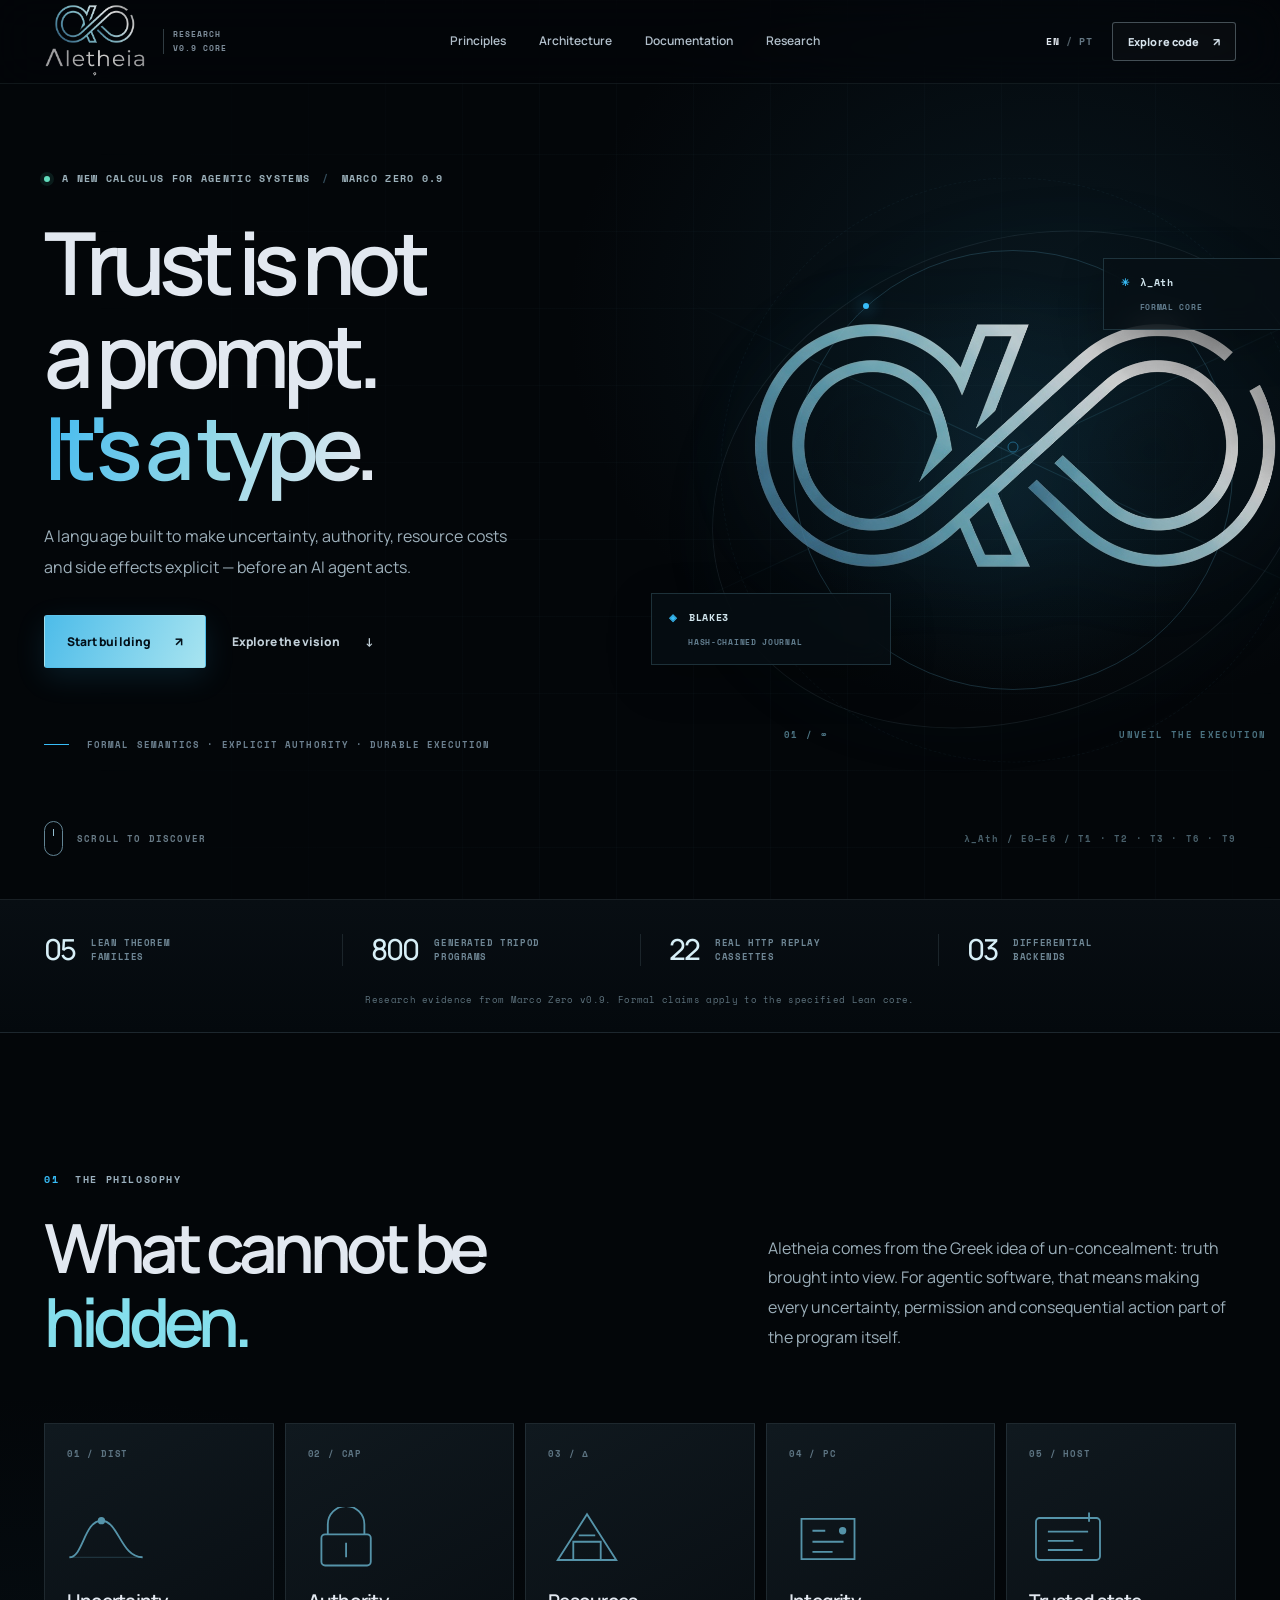
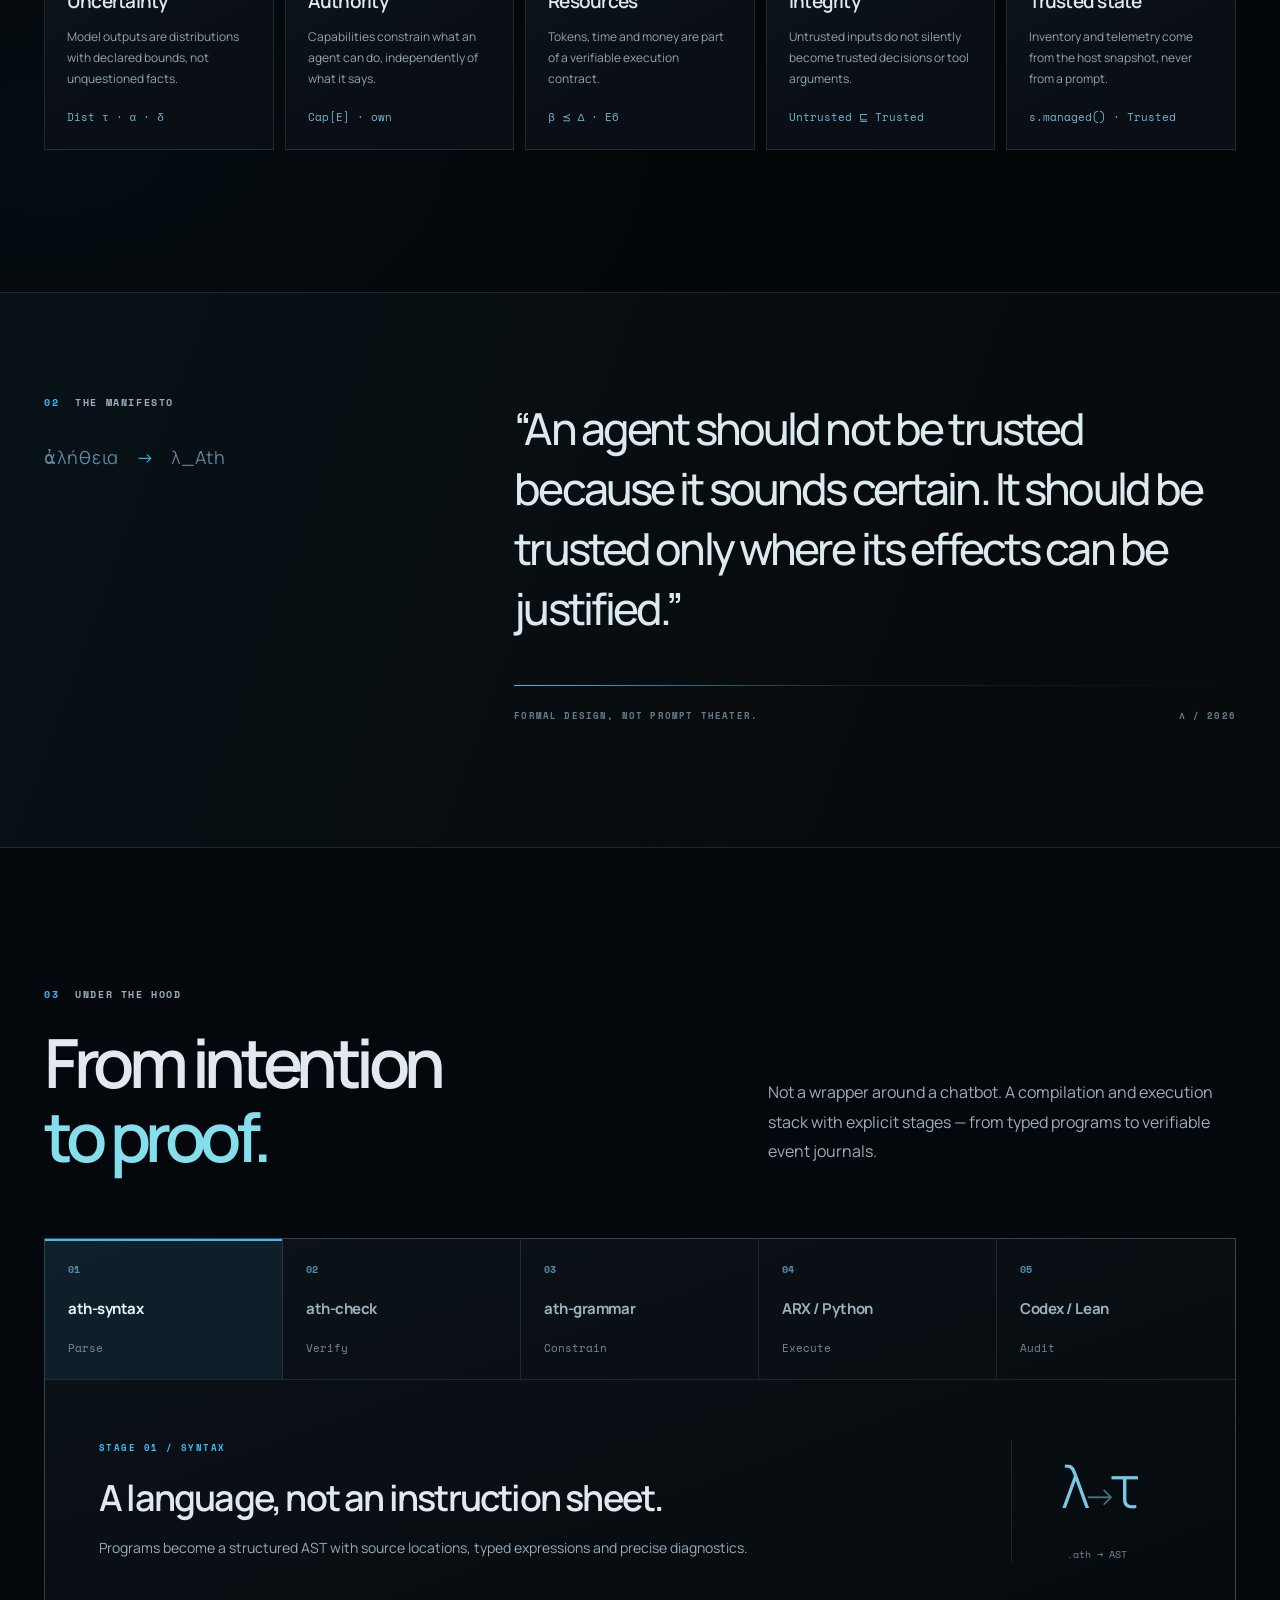
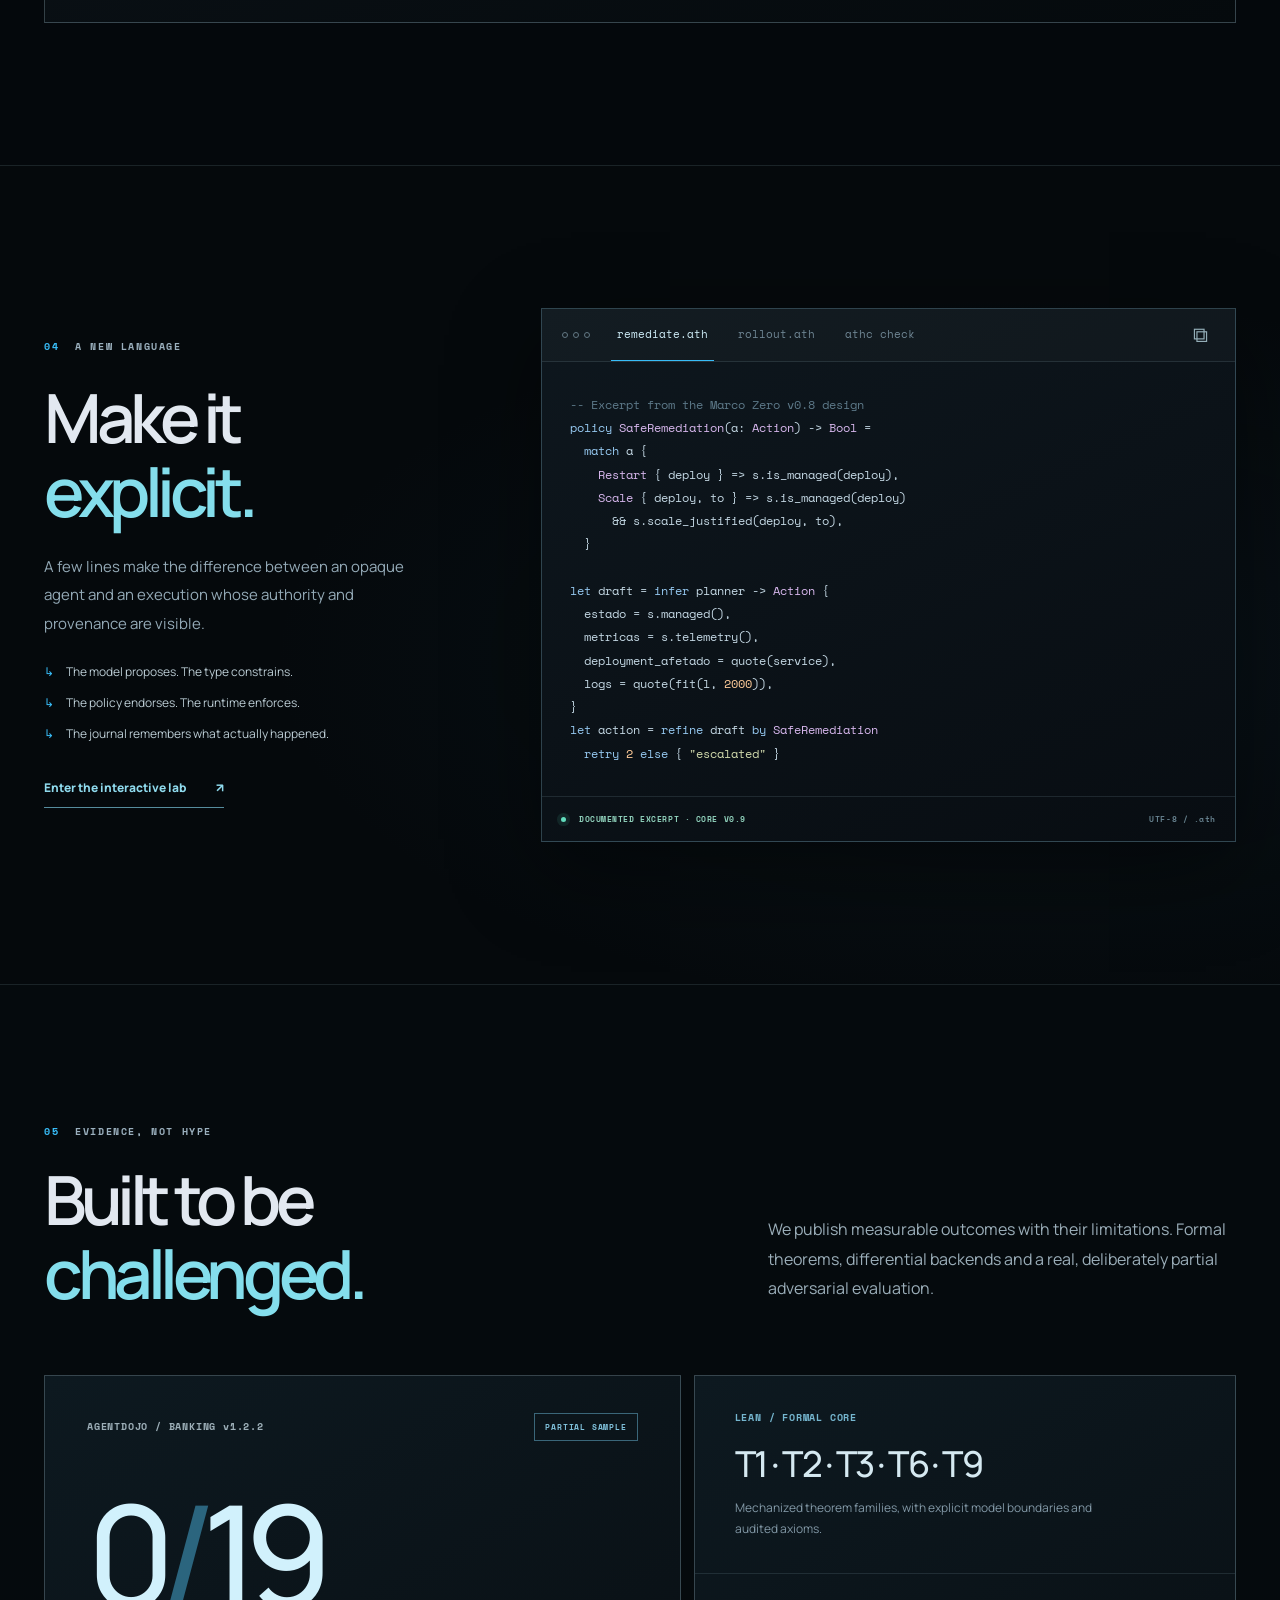
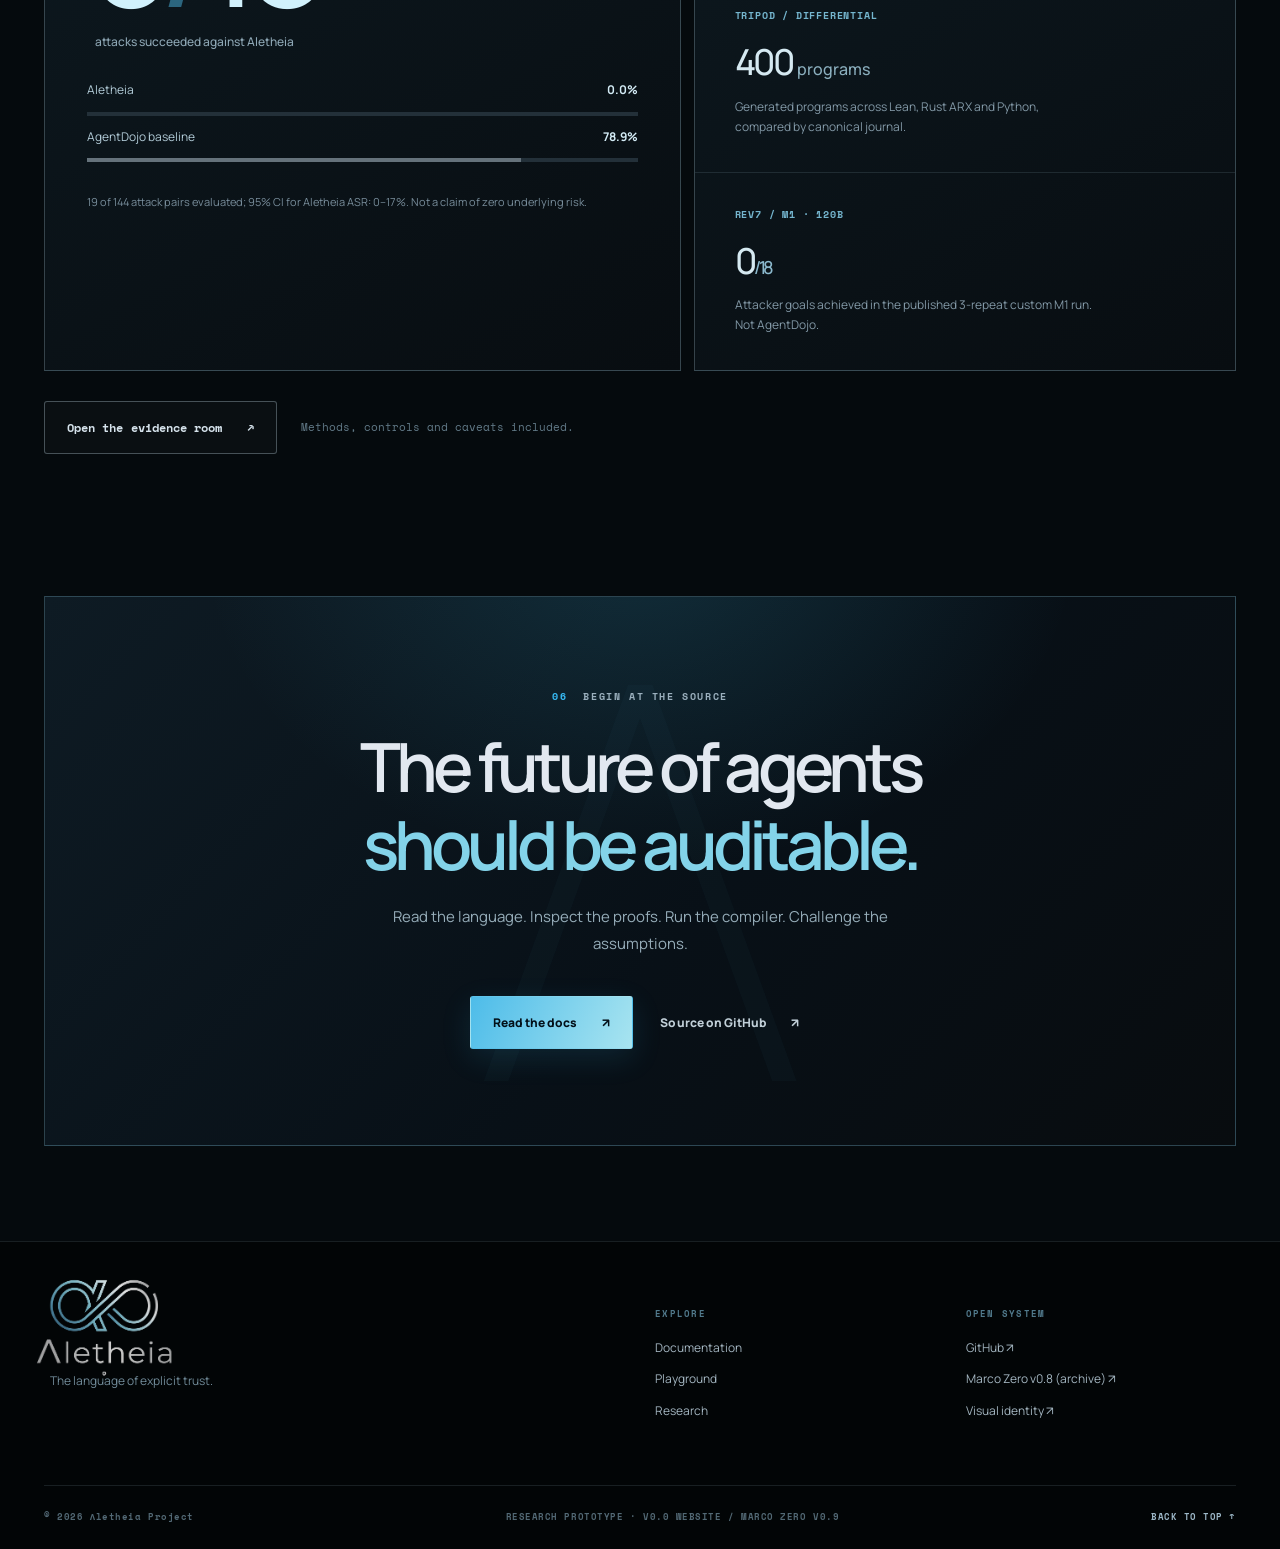
==== commit ecfecd3a: "Restore published v0.9 documentation and Rev11 preview after fixing Pages workflow" ====
--- a/index.html
+++ b/index.html
@@ -12,7 +12,7 @@
 <div class="page-progress" id="page-progress" aria-hidden="true"></div>
 <header class="site-header" id="site-header">
  <div class="container header-inner">
-  <a href="index.html" class="brand" aria-label="Aletheia home"><img src="assets/aletheia-lockup.png" alt="Λletheia" width="123" height="91"><span class="brand-divider"></span><span class="brand-version">RESEARCH<br>V0.8 CORE</span></a>
+  <a href="index.html" class="brand" aria-label="Aletheia home"><img src="assets/aletheia-lockup.png" alt="Λletheia" width="123" height="91"><span class="brand-divider"></span><span class="brand-version">RESEARCH<br>V0.9 CORE</span></a>
   <nav class="main-nav" aria-label="Main navigation"><a href="#philosophy" data-i18n="navPrinciples">Principles</a><a href="#architecture" data-i18n="navArchitecture">Architecture</a><a href="docs.html" data-i18n="navDocs">Documentation</a><a href="research.html" data-i18n="navResearch">Research</a></nav>
   <div class="header-actions"><button class="locale-switch" id="locale-switch" aria-label="Switch language"><span class="locale-current">EN</span><span class="locale-slash"> / </span><span class="locale-next">PT</span></button><a class="btn btn-outline btn-sm header-cta" href="playground.html"><span data-i18n="navExplore">Explore code</span><span aria-hidden="true">↗</span></a><button class="menu-toggle" aria-label="Open menu" aria-expanded="false"><span></span><span></span></button></div>
  </div>
@@ -23,7 +23,7 @@
   <div class="hero-grid" aria-hidden="true"></div><div class="hero-glow" aria-hidden="true"></div>
   <div class="container hero-layout">
    <div class="hero-copy">
-     <div class="eyebrow hero-badge"><span class="live-dot"></span><span data-i18n="heroEyebrow">A NEW CALCULUS FOR AGENTIC SYSTEMS</span><span class="badge-sep">/</span><span>MARCO ZERO 0.8</span></div>
+     <div class="eyebrow hero-badge"><span class="live-dot"></span><span data-i18n="heroEyebrow">A NEW CALCULUS FOR AGENTIC SYSTEMS</span><span class="badge-sep">/</span><span>MARCO ZERO 0.9</span></div>
      <h1><span data-i18n="heroTitle1">Trust is not</span><br><span data-i18n="heroTitle2">a prompt.</span><br><span class="gradient-type" data-i18n="heroTitle3">It's a type.</span></h1>
      <p class="hero-lead" data-i18n="heroLead">A language built to make uncertainty, authority, resource costs and side effects explicit — before an AI agent acts.</p>
      <div class="hero-buttons"><a href="docs.html#start" class="btn btn-primary"><span data-i18n="heroStart">Start building</span><span class="arrow-nudge">↗</span></a><a href="#manifesto" class="btn btn-ghost"><span data-i18n="heroVision">Explore the vision</span><span class="btn-chevron">↓</span></a></div>
@@ -38,9 +38,9 @@
      <div class="art-footer"><span>01 / ∞</span><span>UNVEIL THE EXECUTION</span></div>
    </div>
   </div>
-  <div class="container hero-bottom"><span class="hero-scroll"><span class="scroll-indicator"></span><span data-i18n="scrollToDiscover">SCROLL TO DISCOVER</span></span><span class="hero-coordinate">λ_Ath / E0—E6 / T1 · T2 · T3 · T6</span></div>
+  <div class="container hero-bottom"><span class="hero-scroll"><span class="scroll-indicator"></span><span data-i18n="scrollToDiscover">SCROLL TO DISCOVER</span></span><span class="hero-coordinate">λ_Ath / E0—E6 / T1 · T2 · T3 · T6 · T9</span></div>
 </section>
-<section class="proof-strip" aria-label="Project evidence at a glance"><div class="container proof-strip-inner"><div><strong>04</strong><span data-i18n="proofA">LEAN THEOREM FAMILIES</span></div><div><strong>400</strong><span data-i18n="proofB">GENERATED TRIPOD PROGRAMS</span></div><div><strong>22</strong><span data-i18n="proofC">REAL HTTP REPLAY CASSETTES</span></div><div><strong>03</strong><span data-i18n="proofD">DIFFERENTIAL BACKENDS</span></div></div><div class="strip-note" data-i18n="proofNote">Research evidence from Marco Zero v0.8. Formal claims apply to the specified Lean core.</div></section>
+<section class="proof-strip" aria-label="Project evidence at a glance"><div class="container proof-strip-inner"><div><strong>05</strong><span data-i18n="proofA">LEAN THEOREM FAMILIES</span></div><div><strong>800</strong><span data-i18n="proofB">GENERATED TRIPOD PROGRAMS</span></div><div><strong>22</strong><span data-i18n="proofC">REAL HTTP REPLAY CASSETTES</span></div><div><strong>03</strong><span data-i18n="proofD">DIFFERENTIAL BACKENDS</span></div></div><div class="strip-note" data-i18n="proofNote">Research evidence from Marco Zero v0.9. Formal claims apply to the specified Lean core.</div></section>
 <section class="section philosophy" id="philosophy">
  <div class="container"><div class="section-intro reveal"><div class="kicker"><span>01</span><span data-i18n="philosophyKicker">THE PHILOSOPHY</span></div><div class="intro-split"><h2 class="display-title"><span data-i18n="philosophyTitle1">What cannot be</span><br><em data-i18n="philosophyTitle2">hidden.</em></h2><p data-i18n="philosophyLead">Aletheia comes from the Greek idea of un-concealment: truth brought into view. For agentic software, that means making every uncertainty, permission and consequential action part of the program itself.</p></div></div>
   <div class="pillar-grid">
@@ -57,14 +57,14 @@
 <div class="arch-panel reveal"><div class="arch-flow" role="tablist" aria-label="Architecture stages"><button class="arch-node active" role="tab" aria-selected="true" data-stage="0"><span>01</span><b>ath-syntax</b><small data-i18n="archNode1">Parse</small></button><button class="arch-node" role="tab" aria-selected="false" data-stage="1"><span>02</span><b>ath-check</b><small data-i18n="archNode2">Verify</small></button><button class="arch-node" role="tab" aria-selected="false" data-stage="2"><span>03</span><b>ath-grammar</b><small data-i18n="archNode3">Constrain</small></button><button class="arch-node" role="tab" aria-selected="false" data-stage="3"><span>04</span><b>ARX / Python</b><small data-i18n="archNode4">Execute</small></button><button class="arch-node" role="tab" aria-selected="false" data-stage="4"><span>05</span><b>Codex / Lean</b><small data-i18n="archNode5">Audit</small></button></div><div class="arch-detail"><div><div class="detail-label" id="arch-label">STAGE 01 / SYNTAX</div><h3 id="arch-heading">A language, not an instruction sheet.</h3><p id="arch-description">Programs become a structured AST with source locations, typed expressions and precise diagnostics.</p></div><div class="arch-detail-ascii" aria-hidden="true"><div class="ascii-mark">λ<span>→</span>τ</div><span id="arch-code-tag">.ath → AST</span></div></div></div>
 </div></section>
 <section class="section code-section" id="language"><div class="container code-layout"><div class="code-intro reveal"><div class="kicker"><span>04</span><span data-i18n="codeKicker">A NEW LANGUAGE</span></div><h2 class="display-title"><span data-i18n="codeTitle1">Make it</span><br><em data-i18n="codeTitle2">explicit.</em></h2><p data-i18n="codeLead">A few lines make the difference between an opaque agent and an execution whose authority and provenance are visible.</p><ul class="code-checklist"><li><span>↳</span><span data-i18n="codeBullet1">The model proposes. The type constrains.</span></li><li><span>↳</span><span data-i18n="codeBullet2">The policy endorses. The runtime enforces.</span></li><li><span>↳</span><span data-i18n="codeBullet3">The journal remembers what actually happened.</span></li></ul><a href="playground.html" class="text-link"><span data-i18n="codeLaunch">Enter the interactive lab</span><span>↗</span></a></div>
- <div class="code-window reveal"><div class="window-top"><span class="window-dots"><i></i><i></i><i></i></span><div class="window-tabs"><button class="sample-tab active" data-sample="remediate">remediate.ath</button><button class="sample-tab" data-sample="rollout">rollout.ath</button><button class="sample-tab" data-sample="checks">athc check</button></div><button class="icon-btn copy-code" data-copy-target="home-code" aria-label="Copy code">⧉</button></div><pre id="home-code" class="syntax-code"></pre><div class="window-foot"><span class="term-green"><span class="pulse-dot"></span><span data-i18n="codeFoot">DOCUMENTED EXCERPT · CORE V0.8</span></span><span>UTF-8  /  .ath</span></div></div>
+ <div class="code-window reveal"><div class="window-top"><span class="window-dots"><i></i><i></i><i></i></span><div class="window-tabs"><button class="sample-tab active" data-sample="remediate">remediate.ath</button><button class="sample-tab" data-sample="rollout">rollout.ath</button><button class="sample-tab" data-sample="checks">athc check</button></div><button class="icon-btn copy-code" data-copy-target="home-code" aria-label="Copy code">⧉</button></div><pre id="home-code" class="syntax-code"></pre><div class="window-foot"><span class="term-green"><span class="pulse-dot"></span><span data-i18n="codeFoot">DOCUMENTED EXCERPT · CORE V0.9</span></span><span>UTF-8  /  .ath</span></div></div>
 </div></section>
 <section class="section research-preview" id="evidence"><div class="container"><div class="section-intro reveal"><div class="kicker"><span>05</span><span data-i18n="evidenceKicker">EVIDENCE, NOT HYPE</span></div><div class="intro-split"><h2 class="display-title"><span data-i18n="evidenceTitle1">Built to be</span><br><em data-i18n="evidenceTitle2">challenged.</em></h2><p data-i18n="evidenceLead">We publish measurable outcomes with their limitations. Formal theorems, differential backends and a real, deliberately partial adversarial evaluation.</p></div></div>
  <div class="evidence-grid"><div class="evidence-primary reveal"><div class="evidence-topline"><span>AGENTDOJO / BANKING v1.2.2</span><span class="lab-badge" data-i18n="partialSample">PARTIAL SAMPLE</span></div><div class="evidence-number">0<span class="number-slash">/</span>19<span class="num-caption" data-i18n="asrCaption">attacks succeeded against Aletheia</span></div><div class="compare-bars"><div class="bar-label"><span>Aletheia</span><b>0.0%</b></div><div class="bar-track"><i style="width:0%;"></i></div><div class="bar-label"><span>AgentDojo baseline</span><b>78.9%</b></div><div class="bar-track"><i style="width:78.9%;" class="bar-baseline"></i></div></div><p class="stat-disclaimer" data-i18n="evidenceCaveat">19 of 144 attack pairs evaluated; 95% CI for Aletheia ASR: 0–17%. Not a claim of zero underlying risk.</p></div>
- <div class="evidence-other reveal"><div class="small-stat"><span>LEAN / FORMAL CORE</span><strong>T1 · T2 · T3 · T6</strong><p data-i18n="smallStat1">Mechanized theorem families, with explicit model boundaries and audited axioms.</p></div><div class="small-stat"><span>TRIPOD / DIFFERENTIAL</span><strong>400 <small data-i18n="smallStat2Unit">programs</small></strong><p data-i18n="smallStat2">Generated programs across Lean, Rust ARX and Python, compared by canonical journal.</p></div><div class="small-stat"><span>REV7 / M1 · 120B</span><strong>0<span class="stat-mini">/18</span></strong><p data-i18n="smallStat3">Attacker goals achieved in the published 3-repeat custom M1 run. Not AgentDojo.</p></div></div></div>
+ <div class="evidence-other reveal"><div class="small-stat"><span>LEAN / FORMAL CORE</span><strong>T1 · T2 · T3 · T6 · T9</strong><p data-i18n="smallStat1">Mechanized theorem families, with explicit model boundaries and audited axioms.</p></div><div class="small-stat"><span>TRIPOD / DIFFERENTIAL</span><strong>400 <small data-i18n="smallStat2Unit">programs</small></strong><p data-i18n="smallStat2">Generated programs across Lean, Rust ARX and Python, compared by canonical journal.</p></div><div class="small-stat"><span>REV7 / M1 · 120B</span><strong>0<span class="stat-mini">/18</span></strong><p data-i18n="smallStat3">Attacker goals achieved in the published 3-repeat custom M1 run. Not AgentDojo.</p></div></div></div>
  <div class="research-link-row"><a href="research.html" class="btn btn-outline"><span data-i18n="researchCTA">Open the evidence room</span><span>↗</span></a><span data-i18n="researchTransparency">Methods, controls and caveats included.</span></div></div></section>
 <section class="section launch-section"><div class="container launch-card reveal"><div class="launch-glow"></div><div class="launch-mark">Λ</div><div class="kicker"><span>06</span><span data-i18n="launchKicker">BEGIN AT THE SOURCE</span></div><h2><span data-i18n="launchTitle1">The future of agents</span><br><em data-i18n="launchTitle2">should be auditable.</em></h2><p data-i18n="launchLead">Read the language. Inspect the proofs. Run the compiler. Challenge the assumptions.</p><div class="launch-buttons"><a href="docs.html#start" class="btn btn-primary"><span data-i18n="launchGetStarted">Read the docs</span><span>↗</span></a><a href="https://github.com/Antoniorjr4/Aletheia" target="_blank" rel="noopener noreferrer" class="btn btn-ghost"><span data-i18n="launchGithub">Source on GitHub</span><span>↗</span></a></div></div></section>
 </main>
-<footer class="footer"><div class="container footer-grid"><div><a href="index.html" class="footer-brand"><img src="assets/aletheia-lockup.png" alt="Λletheia" width="145" height="105"></a><p data-i18n="footerTag">The language of explicit trust.</p></div><div class="footer-links"><div><span data-i18n="footerExplore">EXPLORE</span><a href="docs.html" data-i18n="navDocs">Documentation</a><a href="playground.html">Playground</a><a href="research.html" data-i18n="navResearch">Research</a></div><div><span data-i18n="footerOpen">OPEN SYSTEM</span><a href="https://github.com/Antoniorjr4/Aletheia" target="_blank" rel="noopener noreferrer">GitHub ↗</a><a href="library/Aletheia-Marco-Zero-v0.8.pdf" target="_blank" rel="noopener noreferrer">Marco Zero v0.8 ↗</a><a href="library/Aletheia-Visual-Identity.pdf" target="_blank" rel="noopener noreferrer" data-i18n="footerIdentity">Visual identity ↗</a></div></div></div><div class="container footer-bottom"><span>© 2026 Λletheia Project</span><span data-i18n="footerResearch">RESEARCH PROTOTYPE · V0.0 WEBSITE / MARCO ZERO V0.8</span><a href="#top" data-i18n="backToTop">BACK TO TOP ↑</a></div></footer>
+<footer class="footer"><div class="container footer-grid"><div><a href="index.html" class="footer-brand"><img src="assets/aletheia-lockup.png" alt="Λletheia" width="145" height="105"></a><p data-i18n="footerTag">The language of explicit trust.</p></div><div class="footer-links"><div><span data-i18n="footerExplore">EXPLORE</span><a href="docs.html" data-i18n="navDocs">Documentation</a><a href="playground.html">Playground</a><a href="research.html" data-i18n="navResearch">Research</a></div><div><span data-i18n="footerOpen">OPEN SYSTEM</span><a href="https://github.com/Antoniorjr4/Aletheia" target="_blank" rel="noopener noreferrer">GitHub ↗</a><a href="library/Aletheia-Marco-Zero-v0.8.pdf" target="_blank" rel="noopener noreferrer" >Marco Zero v0.8 (archive) ↗</a><a href="library/Aletheia-Visual-Identity.pdf" target="_blank" rel="noopener noreferrer" data-i18n="footerIdentity">Visual identity ↗</a></div></div></div><div class="container footer-bottom"><span>© 2026 Λletheia Project</span><span data-i18n="footerResearch">RESEARCH PROTOTYPE · V0.0 WEBSITE / MARCO ZERO V0.9</span><a href="#top" data-i18n="backToTop">BACK TO TOP ↑</a></div></footer>
 <div class="toast" id="toast" role="status" aria-live="polite"></div><script src="scripts/site.js" defer></script><script src="scripts/home.js" defer></script>
 </body></html>
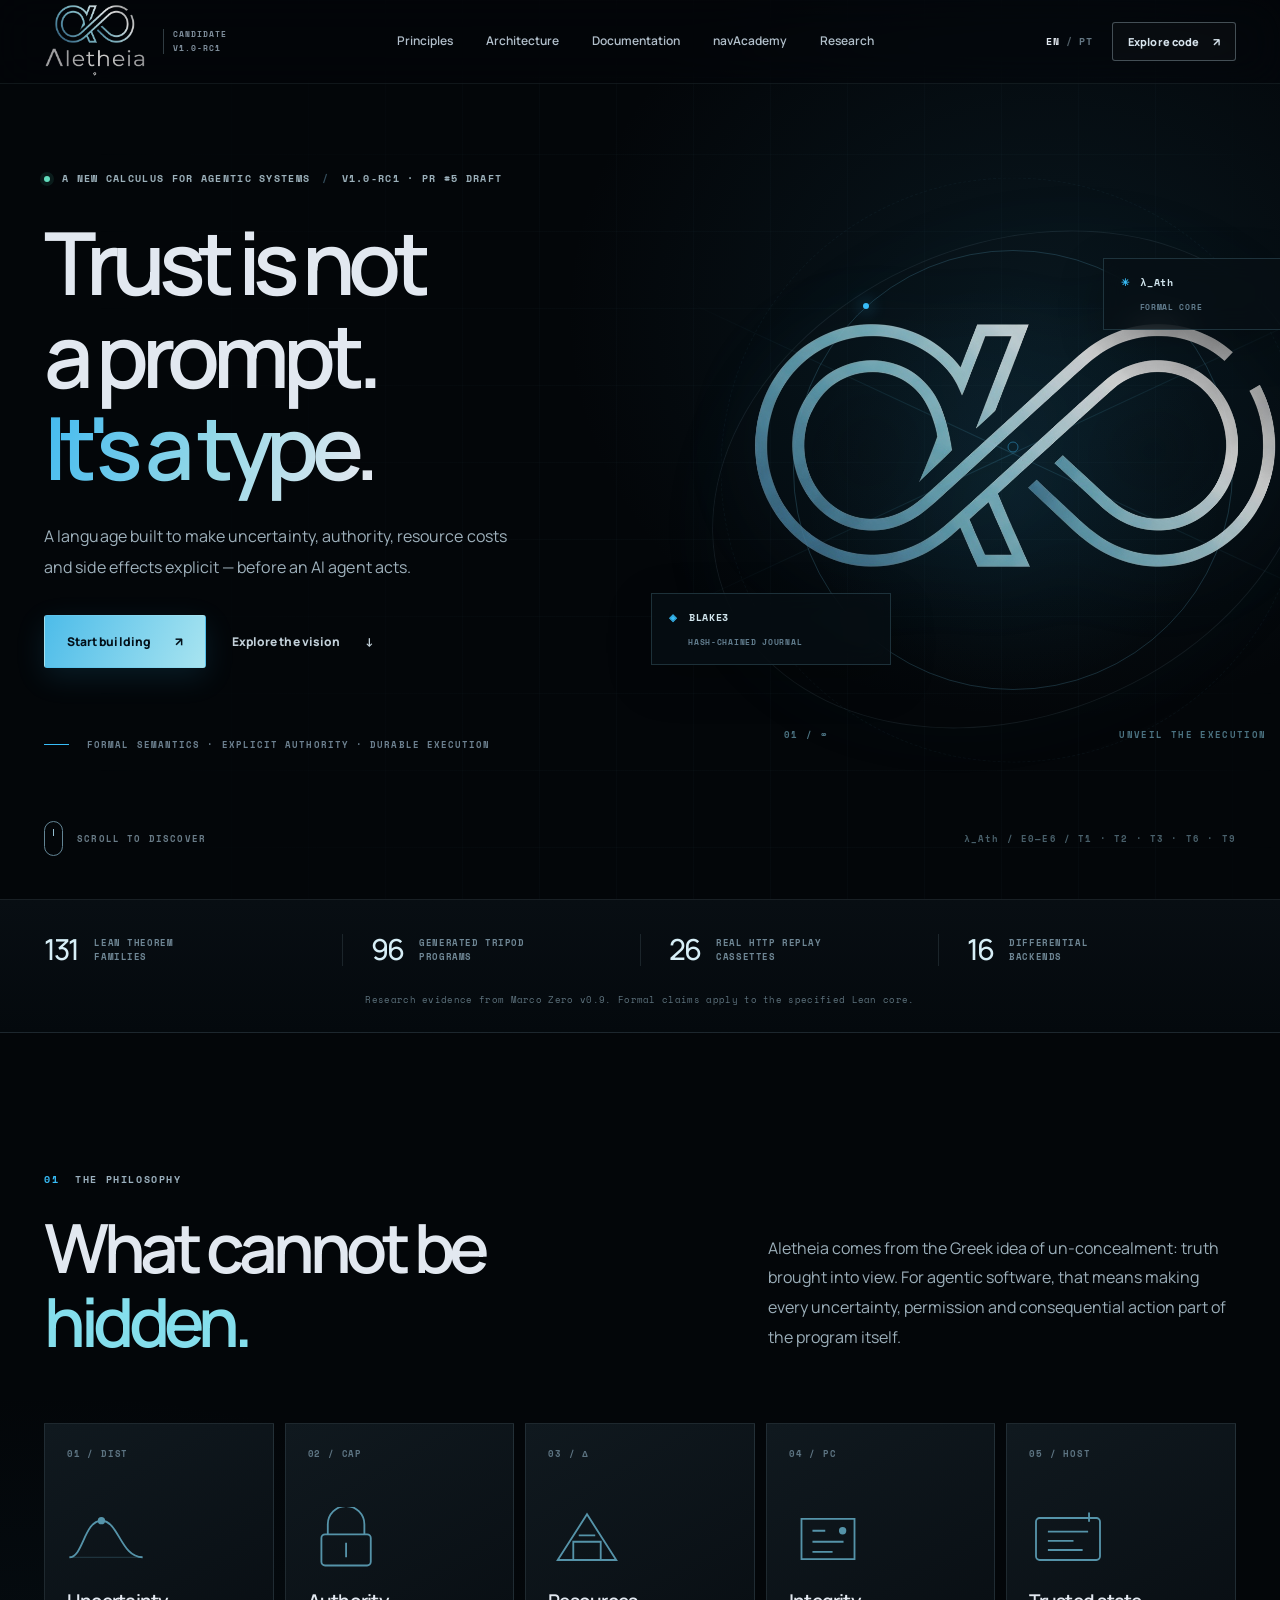
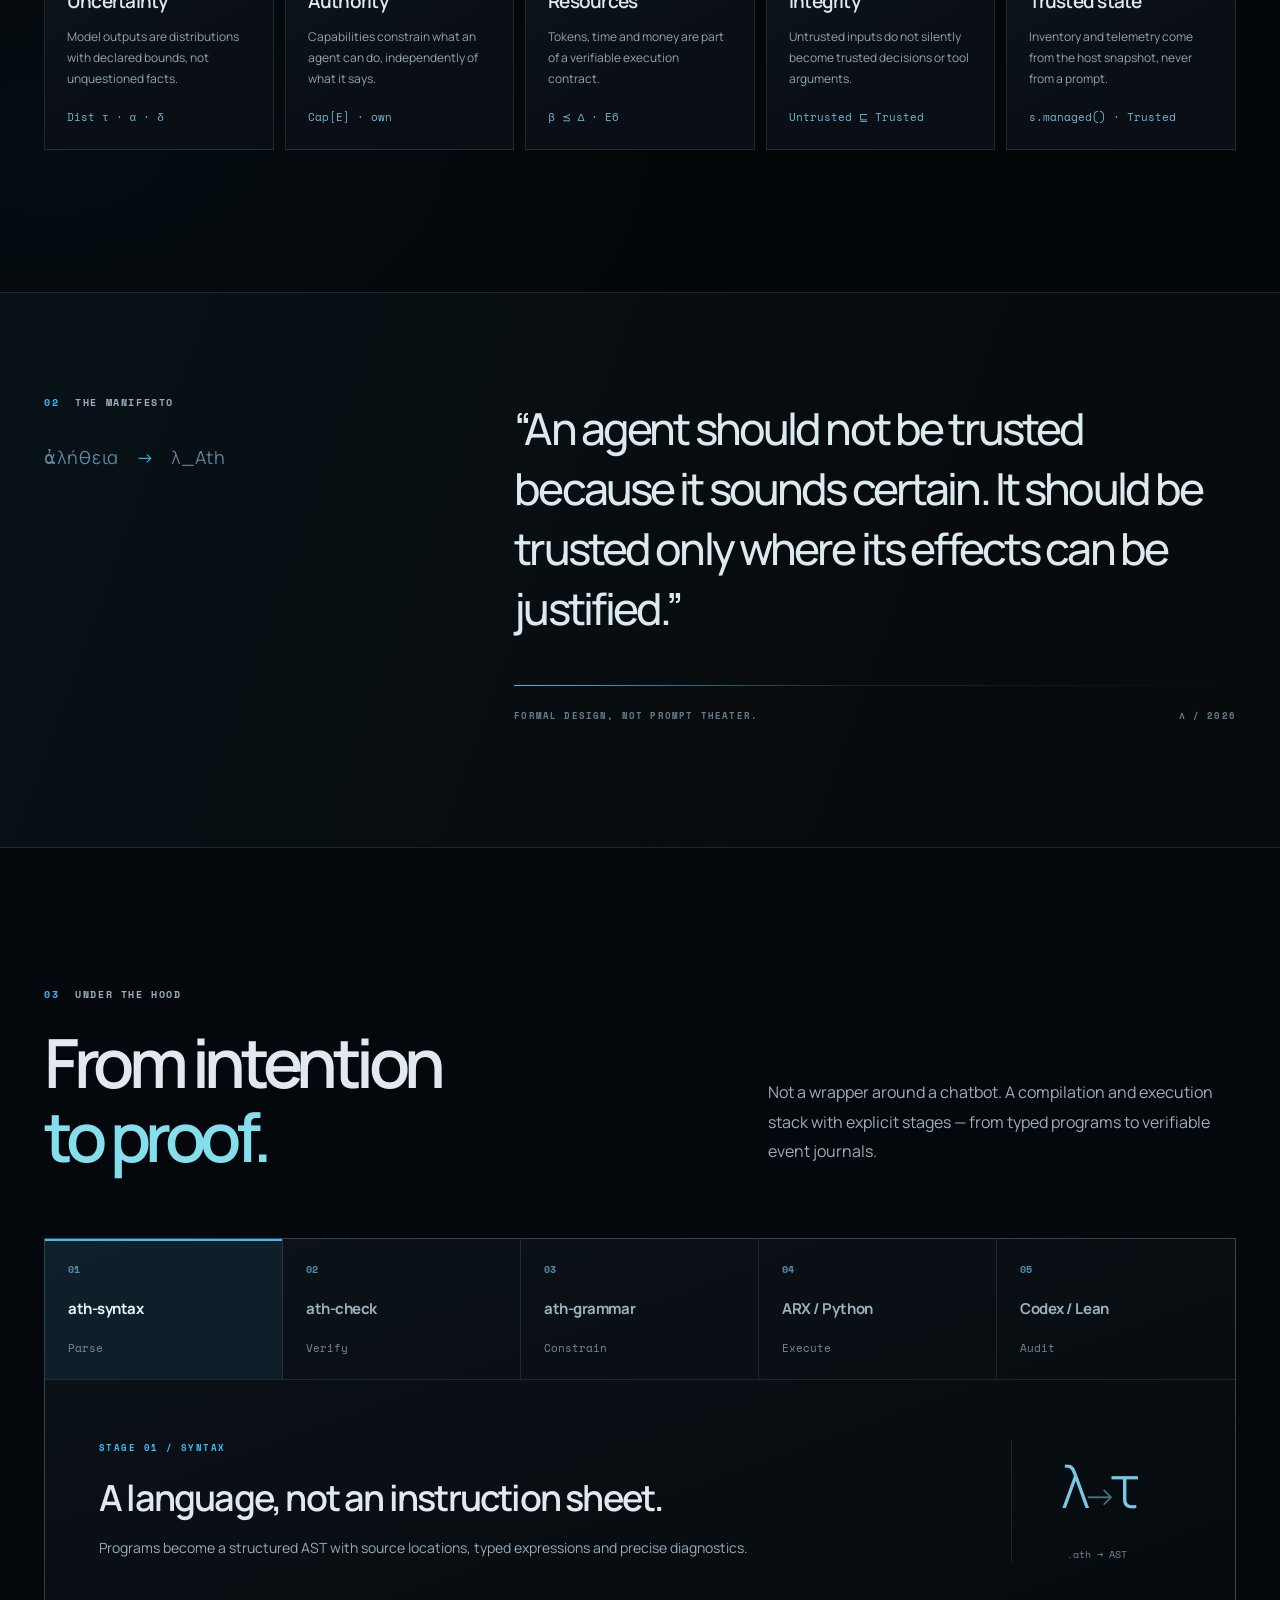
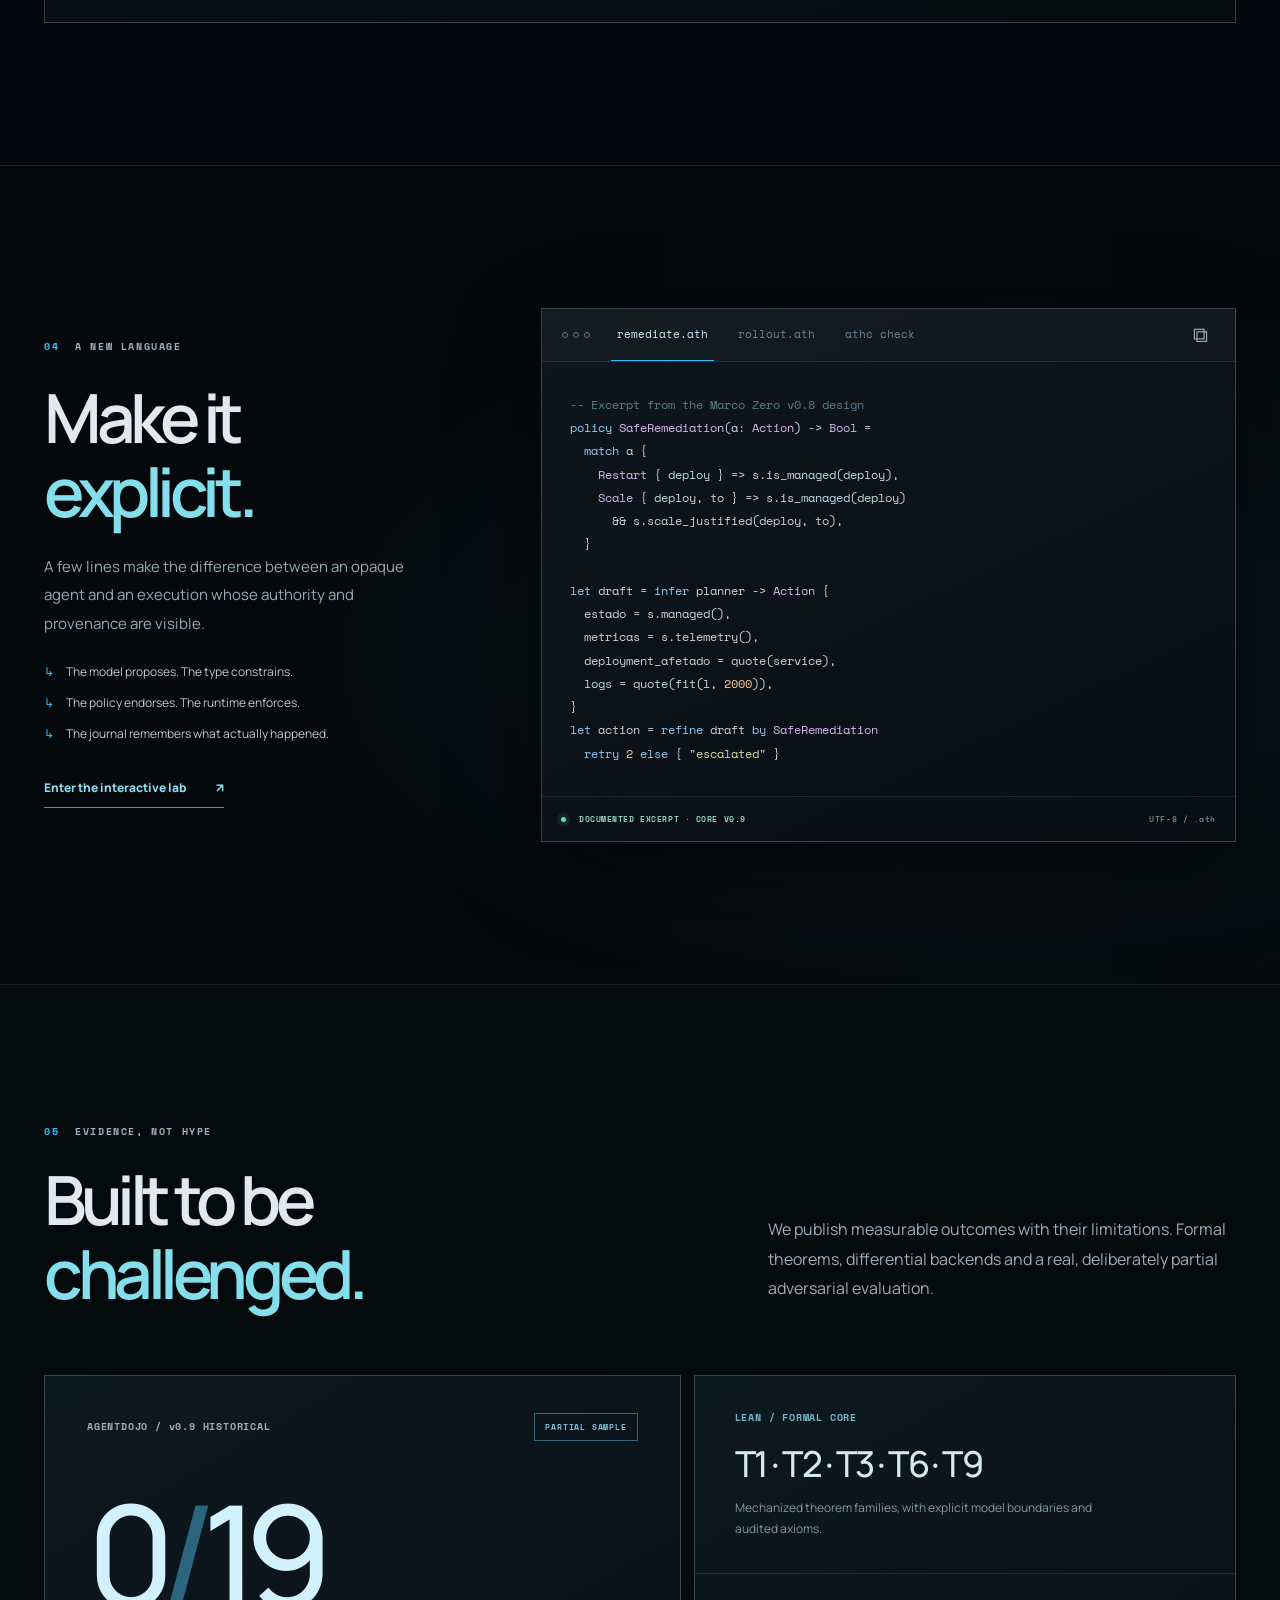
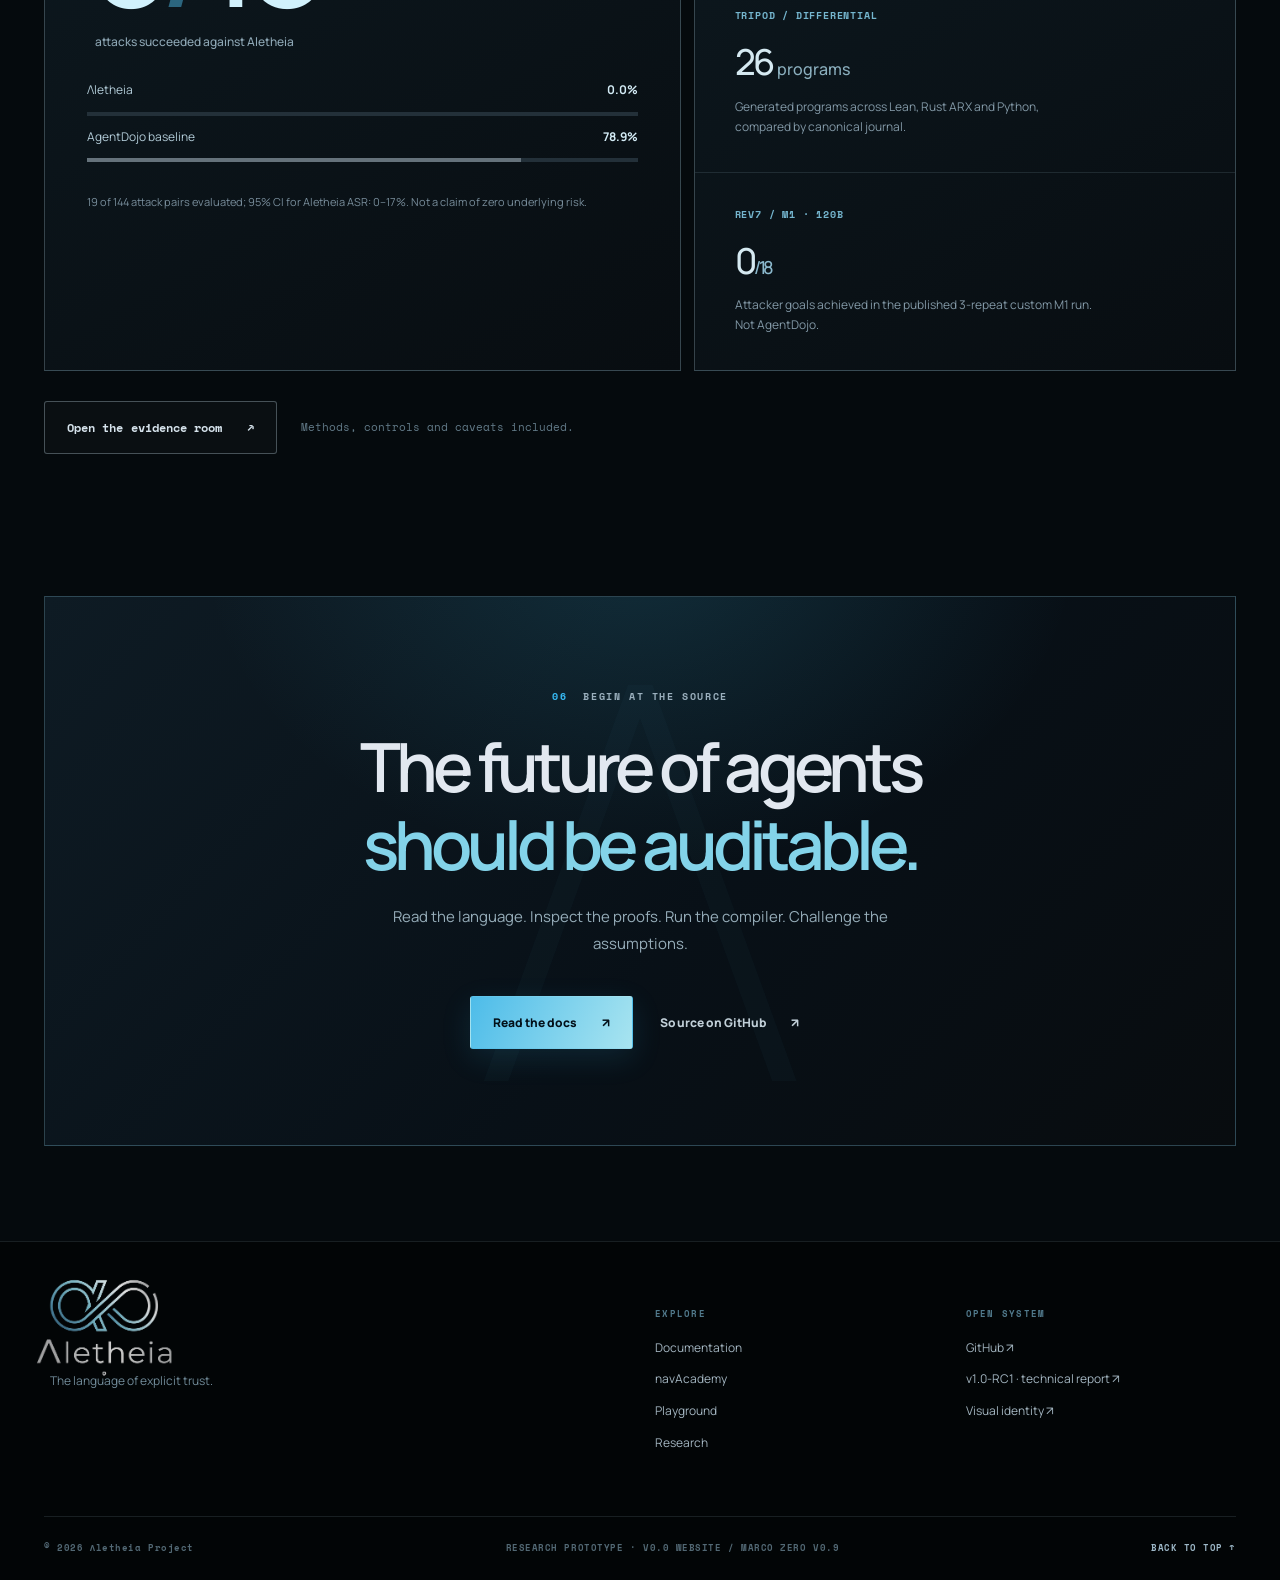
==== commit 2e32f799: "Website RC1: refresh live-facing metadata, add Academy navigation, preserve existing CSS/layout" ====
--- a/index.html
+++ b/index.html
@@ -2,7 +2,7 @@
 <html lang="en">
 <head>
   <meta charset="UTF-8"><meta name="viewport" content="width=device-width,initial-scale=1"><meta name="theme-color" content="#050708">
-  <meta name="description" content="Aletheia — a research programming language for agents. Typed uncertainty, authority, integrity, budgets and durable execution. Formal foundations in Lean 4.">
+  <meta name="description" content="Λletheia — a research programming language for agents. Typed uncertainty, authority, integrity, budgets and durable execution. Formal foundations in Lean 4.">
   <meta property="og:title" content="Λletheia — Trust, compiled."><meta property="og:description" content="The language where uncertainty, authority and side effects cannot hide from the compiler."><meta property="og:image" content="assets/aletheia-original.jpg">
   <link rel="icon" href="assets/favicon.png"><link rel="stylesheet" href="styles/site.css">
   <title>Λletheia — Trust, compiled.</title>
@@ -12,26 +12,26 @@
 <div class="page-progress" id="page-progress" aria-hidden="true"></div>
 <header class="site-header" id="site-header">
  <div class="container header-inner">
-  <a href="index.html" class="brand" aria-label="Aletheia home"><img src="assets/aletheia-lockup.png" alt="Λletheia" width="123" height="91"><span class="brand-divider"></span><span class="brand-version">RESEARCH<br>V0.9 CORE</span></a>
-  <nav class="main-nav" aria-label="Main navigation"><a href="#philosophy" data-i18n="navPrinciples">Principles</a><a href="#architecture" data-i18n="navArchitecture">Architecture</a><a href="docs.html" data-i18n="navDocs">Documentation</a><a href="research.html" data-i18n="navResearch">Research</a></nav>
+  <a href="index.html" class="brand" aria-label="Λletheia home"><img src="assets/aletheia-lockup.png" alt="Λletheia" width="123" height="91"><span class="brand-divider"></span><span class="brand-version">CANDIDATE<br>V1.0-RC1</span></a>
+  <nav class="main-nav" aria-label="Main navigation"><a href="#philosophy" data-i18n="navPrinciples">Principles</a><a href="#architecture" data-i18n="navArchitecture">Architecture</a><a href="docs.html" data-i18n="navDocs">Documentation</a><a href="academy.html" data-i18n="navAcademy">Academy</a><a href="research.html" data-i18n="navResearch">Research</a></nav>
   <div class="header-actions"><button class="locale-switch" id="locale-switch" aria-label="Switch language"><span class="locale-current">EN</span><span class="locale-slash"> / </span><span class="locale-next">PT</span></button><a class="btn btn-outline btn-sm header-cta" href="playground.html"><span data-i18n="navExplore">Explore code</span><span aria-hidden="true">↗</span></a><button class="menu-toggle" aria-label="Open menu" aria-expanded="false"><span></span><span></span></button></div>
  </div>
- <nav class="mobile-nav" aria-label="Mobile menu"><a href="#philosophy" data-i18n="navPrinciples">Principles</a><a href="#architecture" data-i18n="navArchitecture">Architecture</a><a href="docs.html" data-i18n="navDocs">Documentation</a><a href="research.html" data-i18n="navResearch">Research</a><a href="playground.html" data-i18n="navExplore">Explore code</a></nav>
+ <nav class="mobile-nav" aria-label="Mobile menu"><a href="#philosophy" data-i18n="navPrinciples">Principles</a><a href="#architecture" data-i18n="navArchitecture">Architecture</a><a href="docs.html" data-i18n="navDocs">Documentation</a><a href="academy.html" data-i18n="navAcademy">Academy</a><a href="research.html" data-i18n="navResearch">Research</a><a href="playground.html" data-i18n="navExplore">Explore code</a></nav>
 </header>
 <main id="main">
 <section class="hero section-shell" id="top">
   <div class="hero-grid" aria-hidden="true"></div><div class="hero-glow" aria-hidden="true"></div>
   <div class="container hero-layout">
    <div class="hero-copy">
-     <div class="eyebrow hero-badge"><span class="live-dot"></span><span data-i18n="heroEyebrow">A NEW CALCULUS FOR AGENTIC SYSTEMS</span><span class="badge-sep">/</span><span>MARCO ZERO 0.9</span></div>
+     <div class="eyebrow hero-badge"><span class="live-dot"></span><span data-i18n="heroEyebrow">A NEW CALCULUS FOR AGENTIC SYSTEMS</span><span class="badge-sep">/</span><span>V1.0-RC1 · PR #5 DRAFT</span></div>
      <h1><span data-i18n="heroTitle1">Trust is not</span><br><span data-i18n="heroTitle2">a prompt.</span><br><span class="gradient-type" data-i18n="heroTitle3">It's a type.</span></h1>
      <p class="hero-lead" data-i18n="heroLead">A language built to make uncertainty, authority, resource costs and side effects explicit — before an AI agent acts.</p>
-     <div class="hero-buttons"><a href="docs.html#start" class="btn btn-primary"><span data-i18n="heroStart">Start building</span><span class="arrow-nudge">↗</span></a><a href="#manifesto" class="btn btn-ghost"><span data-i18n="heroVision">Explore the vision</span><span class="btn-chevron">↓</span></a></div>
+     <div class="hero-buttons"><a href="academy.html" class="btn btn-primary"><span data-i18n="heroStart">Start building</span><span class="arrow-nudge">↗</span></a><a href="#manifesto" class="btn btn-ghost"><span data-i18n="heroVision">Explore the vision</span><span class="btn-chevron">↓</span></a></div>
      <div class="hero-micro"><span class="micro-line"></span><span data-i18n="heroMicro">FORMAL SEMANTICS · EXPLICIT AUTHORITY · DURABLE EXECUTION</span></div>
    </div>
-   <div class="hero-art" aria-label="Aletheia symbol and formal architecture">
+   <div class="hero-art" aria-label="Λletheia symbol and formal architecture">
      <div class="art-axis axis-one"></div><div class="art-axis axis-two"></div><div class="art-orbit orbit-one"></div><div class="art-orbit orbit-two"></div>
-     <div class="core-symbol"><img src="assets/aletheia-symbol.png" alt="The official Aletheia Greek alpha-lambda infinite symbol" width="530" height="272"></div>
+     <div class="core-symbol"><img src="assets/aletheia-symbol.png" alt="The official Λletheia Greek alpha-lambda infinite symbol" width="530" height="272"></div>
      <div class="radial-center"></div>
      <div class="float-label float-top"><span class="label-cross">✳</span><span>λ_Ath</span><span class="float-label-sub" data-i18n="formalCore">FORMAL CORE</span></div>
      <div class="float-label float-bottom"><span class="label-cross">◈</span><span>BLAKE3</span><span class="float-label-sub" data-i18n="verifiedJournal">HASH-CHAINED JOURNAL</span></div>
@@ -40,9 +40,9 @@
   </div>
   <div class="container hero-bottom"><span class="hero-scroll"><span class="scroll-indicator"></span><span data-i18n="scrollToDiscover">SCROLL TO DISCOVER</span></span><span class="hero-coordinate">λ_Ath / E0—E6 / T1 · T2 · T3 · T6 · T9</span></div>
 </section>
-<section class="proof-strip" aria-label="Project evidence at a glance"><div class="container proof-strip-inner"><div><strong>05</strong><span data-i18n="proofA">LEAN THEOREM FAMILIES</span></div><div><strong>800</strong><span data-i18n="proofB">GENERATED TRIPOD PROGRAMS</span></div><div><strong>22</strong><span data-i18n="proofC">REAL HTTP REPLAY CASSETTES</span></div><div><strong>03</strong><span data-i18n="proofD">DIFFERENTIAL BACKENDS</span></div></div><div class="strip-note" data-i18n="proofNote">Research evidence from Marco Zero v0.9. Formal claims apply to the specified Lean core.</div></section>
+<section class="proof-strip" aria-label="Project evidence at a glance"><div class="container proof-strip-inner"><div><strong>131</strong><span data-i18n="proofA">RUST TESTS PASSED</span></div><div><strong>96</strong><span data-i18n="proofB">LEAN AXIOM GUARDS</span></div><div><strong>26</strong><span data-i18n="proofC">TRIPOD DIFFERENTIAL CASES</span></div><div><strong>16</strong><span data-i18n="proofD">SIGKILL RECOVERY CASES</span></div></div><div class="strip-note" data-i18n="proofNote">v1.0-RC1 (draft PR #5): executable smoke and formal test evidence; independent provider contracts remain assumptions.</div></section>
 <section class="section philosophy" id="philosophy">
- <div class="container"><div class="section-intro reveal"><div class="kicker"><span>01</span><span data-i18n="philosophyKicker">THE PHILOSOPHY</span></div><div class="intro-split"><h2 class="display-title"><span data-i18n="philosophyTitle1">What cannot be</span><br><em data-i18n="philosophyTitle2">hidden.</em></h2><p data-i18n="philosophyLead">Aletheia comes from the Greek idea of un-concealment: truth brought into view. For agentic software, that means making every uncertainty, permission and consequential action part of the program itself.</p></div></div>
+ <div class="container"><div class="section-intro reveal"><div class="kicker"><span>01</span><span data-i18n="philosophyKicker">THE PHILOSOPHY</span></div><div class="intro-split"><h2 class="display-title"><span data-i18n="philosophyTitle1">What cannot be</span><br><em data-i18n="philosophyTitle2">hidden.</em></h2><p data-i18n="philosophyLead">Λletheia comes from the Greek idea of un-concealment: truth brought into view. For agentic software, that means making every uncertainty, permission and consequential action part of the program itself.</p></div></div>
   <div class="pillar-grid">
    <article class="pillar-card reveal"><div class="pillar-top"><span class="pillar-num">01 / DIST</span><svg viewBox="0 0 84 70" fill="none" aria-hidden="true"><path d="M2 55C17 55 18 15 37 15S58 55 82 55" stroke="currentColor" stroke-width="2"/><path d="M2 55h80" stroke="currentColor" opacity=".35"/><circle cx="37" cy="15" r="4" fill="currentColor"/></svg></div><h3 data-i18n="pillar1Title">Uncertainty</h3><p data-i18n="pillar1Desc">Model outputs are distributions with declared bounds, not unquestioned facts.</p><span class="pillar-code">Dist τ · α · δ</span></article>
    <article class="pillar-card reveal"><div class="pillar-top"><span class="pillar-num">02 / CAP</span><svg viewBox="0 0 84 70" fill="none" aria-hidden="true"><path d="M21 30V19a20 20 0 1140 0v11" stroke="currentColor" stroke-width="2"/><rect x="14" y="30" width="54" height="34" rx="4" stroke="currentColor" stroke-width="2"/><path d="M41 39v16" stroke="currentColor" stroke-width="2"/></svg></div><h3 data-i18n="pillar2Title">Authority</h3><p data-i18n="pillar2Desc">Capabilities constrain what an agent can do, independently of what it says.</p><span class="pillar-code">Cap[E] · own</span></article>
@@ -57,14 +57,14 @@
 <div class="arch-panel reveal"><div class="arch-flow" role="tablist" aria-label="Architecture stages"><button class="arch-node active" role="tab" aria-selected="true" data-stage="0"><span>01</span><b>ath-syntax</b><small data-i18n="archNode1">Parse</small></button><button class="arch-node" role="tab" aria-selected="false" data-stage="1"><span>02</span><b>ath-check</b><small data-i18n="archNode2">Verify</small></button><button class="arch-node" role="tab" aria-selected="false" data-stage="2"><span>03</span><b>ath-grammar</b><small data-i18n="archNode3">Constrain</small></button><button class="arch-node" role="tab" aria-selected="false" data-stage="3"><span>04</span><b>ARX / Python</b><small data-i18n="archNode4">Execute</small></button><button class="arch-node" role="tab" aria-selected="false" data-stage="4"><span>05</span><b>Codex / Lean</b><small data-i18n="archNode5">Audit</small></button></div><div class="arch-detail"><div><div class="detail-label" id="arch-label">STAGE 01 / SYNTAX</div><h3 id="arch-heading">A language, not an instruction sheet.</h3><p id="arch-description">Programs become a structured AST with source locations, typed expressions and precise diagnostics.</p></div><div class="arch-detail-ascii" aria-hidden="true"><div class="ascii-mark">λ<span>→</span>τ</div><span id="arch-code-tag">.ath → AST</span></div></div></div>
 </div></section>
 <section class="section code-section" id="language"><div class="container code-layout"><div class="code-intro reveal"><div class="kicker"><span>04</span><span data-i18n="codeKicker">A NEW LANGUAGE</span></div><h2 class="display-title"><span data-i18n="codeTitle1">Make it</span><br><em data-i18n="codeTitle2">explicit.</em></h2><p data-i18n="codeLead">A few lines make the difference between an opaque agent and an execution whose authority and provenance are visible.</p><ul class="code-checklist"><li><span>↳</span><span data-i18n="codeBullet1">The model proposes. The type constrains.</span></li><li><span>↳</span><span data-i18n="codeBullet2">The policy endorses. The runtime enforces.</span></li><li><span>↳</span><span data-i18n="codeBullet3">The journal remembers what actually happened.</span></li></ul><a href="playground.html" class="text-link"><span data-i18n="codeLaunch">Enter the interactive lab</span><span>↗</span></a></div>
- <div class="code-window reveal"><div class="window-top"><span class="window-dots"><i></i><i></i><i></i></span><div class="window-tabs"><button class="sample-tab active" data-sample="remediate">remediate.ath</button><button class="sample-tab" data-sample="rollout">rollout.ath</button><button class="sample-tab" data-sample="checks">athc check</button></div><button class="icon-btn copy-code" data-copy-target="home-code" aria-label="Copy code">⧉</button></div><pre id="home-code" class="syntax-code"></pre><div class="window-foot"><span class="term-green"><span class="pulse-dot"></span><span data-i18n="codeFoot">DOCUMENTED EXCERPT · CORE V0.9</span></span><span>UTF-8  /  .ath</span></div></div>
+ <div class="code-window reveal"><div class="window-top"><span class="window-dots"><i></i><i></i><i></i></span><div class="window-tabs"><button class="sample-tab active" data-sample="remediate">remediate.ath</button><button class="sample-tab" data-sample="rollout">rollout.ath</button><button class="sample-tab" data-sample="checks">athc check</button></div><button class="icon-btn copy-code" data-copy-target="home-code" aria-label="Copy code">⧉</button></div><pre id="home-code" class="syntax-code"></pre><div class="window-foot"><span class="term-green"><span class="pulse-dot"></span><span data-i18n="codeFoot">RESEARCH EXCERPT · RC1 DRAFT</span></span><span>UTF-8  /  .ath</span></div></div>
 </div></section>
 <section class="section research-preview" id="evidence"><div class="container"><div class="section-intro reveal"><div class="kicker"><span>05</span><span data-i18n="evidenceKicker">EVIDENCE, NOT HYPE</span></div><div class="intro-split"><h2 class="display-title"><span data-i18n="evidenceTitle1">Built to be</span><br><em data-i18n="evidenceTitle2">challenged.</em></h2><p data-i18n="evidenceLead">We publish measurable outcomes with their limitations. Formal theorems, differential backends and a real, deliberately partial adversarial evaluation.</p></div></div>
- <div class="evidence-grid"><div class="evidence-primary reveal"><div class="evidence-topline"><span>AGENTDOJO / BANKING v1.2.2</span><span class="lab-badge" data-i18n="partialSample">PARTIAL SAMPLE</span></div><div class="evidence-number">0<span class="number-slash">/</span>19<span class="num-caption" data-i18n="asrCaption">attacks succeeded against Aletheia</span></div><div class="compare-bars"><div class="bar-label"><span>Aletheia</span><b>0.0%</b></div><div class="bar-track"><i style="width:0%;"></i></div><div class="bar-label"><span>AgentDojo baseline</span><b>78.9%</b></div><div class="bar-track"><i style="width:78.9%;" class="bar-baseline"></i></div></div><p class="stat-disclaimer" data-i18n="evidenceCaveat">19 of 144 attack pairs evaluated; 95% CI for Aletheia ASR: 0–17%. Not a claim of zero underlying risk.</p></div>
- <div class="evidence-other reveal"><div class="small-stat"><span>LEAN / FORMAL CORE</span><strong>T1 · T2 · T3 · T6 · T9</strong><p data-i18n="smallStat1">Mechanized theorem families, with explicit model boundaries and audited axioms.</p></div><div class="small-stat"><span>TRIPOD / DIFFERENTIAL</span><strong>400 <small data-i18n="smallStat2Unit">programs</small></strong><p data-i18n="smallStat2">Generated programs across Lean, Rust ARX and Python, compared by canonical journal.</p></div><div class="small-stat"><span>REV7 / M1 · 120B</span><strong>0<span class="stat-mini">/18</span></strong><p data-i18n="smallStat3">Attacker goals achieved in the published 3-repeat custom M1 run. Not AgentDojo.</p></div></div></div>
+ <div class="evidence-grid"><div class="evidence-primary reveal"><div class="evidence-topline"><span>AGENTDOJO / v0.9 HISTORICAL</span><span class="lab-badge" data-i18n="partialSample">PARTIAL SAMPLE</span></div><div class="evidence-number">0<span class="number-slash">/</span>19<span class="num-caption" data-i18n="asrCaption">attacks succeeded against Λletheia</span></div><div class="compare-bars"><div class="bar-label"><span>Λletheia</span><b>0.0%</b></div><div class="bar-track"><i style="width:0%;"></i></div><div class="bar-label"><span>AgentDojo baseline</span><b>78.9%</b></div><div class="bar-track"><i style="width:78.9%;" class="bar-baseline"></i></div></div><p class="stat-disclaimer" data-i18n="evidenceCaveat">Historical first batch: 19 of 144 attack pairs evaluated; 95% CI for Λletheia ASR: 0–17%. Not a claim of zero underlying risk.</p></div>
+ <div class="evidence-other reveal"><div class="small-stat"><span>LEAN / FORMAL CORE</span><strong>T1 · T2 · T3 · T6 · T9</strong><p data-i18n="smallStat1">Mechanized theorem families, with explicit model boundaries and audited axioms.</p></div><div class="small-stat"><span>TRIPOD / DIFFERENTIAL</span><strong>26 <small data-i18n="smallStat2Unit">cases</small></strong><p data-i18n="smallStat2">RC1: 26/26 verified Lean × ARX × Python differential cases.</p></div><div class="small-stat"><span>REV7 / M1 · 120B</span><strong>0<span class="stat-mini">/18</span></strong><p data-i18n="smallStat3">Attacker goals achieved in the published 3-repeat custom M1 run. Not AgentDojo.</p></div></div></div>
  <div class="research-link-row"><a href="research.html" class="btn btn-outline"><span data-i18n="researchCTA">Open the evidence room</span><span>↗</span></a><span data-i18n="researchTransparency">Methods, controls and caveats included.</span></div></div></section>
 <section class="section launch-section"><div class="container launch-card reveal"><div class="launch-glow"></div><div class="launch-mark">Λ</div><div class="kicker"><span>06</span><span data-i18n="launchKicker">BEGIN AT THE SOURCE</span></div><h2><span data-i18n="launchTitle1">The future of agents</span><br><em data-i18n="launchTitle2">should be auditable.</em></h2><p data-i18n="launchLead">Read the language. Inspect the proofs. Run the compiler. Challenge the assumptions.</p><div class="launch-buttons"><a href="docs.html#start" class="btn btn-primary"><span data-i18n="launchGetStarted">Read the docs</span><span>↗</span></a><a href="https://github.com/Antoniorjr4/Aletheia" target="_blank" rel="noopener noreferrer" class="btn btn-ghost"><span data-i18n="launchGithub">Source on GitHub</span><span>↗</span></a></div></div></section>
 </main>
-<footer class="footer"><div class="container footer-grid"><div><a href="index.html" class="footer-brand"><img src="assets/aletheia-lockup.png" alt="Λletheia" width="145" height="105"></a><p data-i18n="footerTag">The language of explicit trust.</p></div><div class="footer-links"><div><span data-i18n="footerExplore">EXPLORE</span><a href="docs.html" data-i18n="navDocs">Documentation</a><a href="playground.html">Playground</a><a href="research.html" data-i18n="navResearch">Research</a></div><div><span data-i18n="footerOpen">OPEN SYSTEM</span><a href="https://github.com/Antoniorjr4/Aletheia" target="_blank" rel="noopener noreferrer">GitHub ↗</a><a href="library/Aletheia-Marco-Zero-v0.8.pdf" target="_blank" rel="noopener noreferrer" >Marco Zero v0.8 (archive) ↗</a><a href="library/Aletheia-Visual-Identity.pdf" target="_blank" rel="noopener noreferrer" data-i18n="footerIdentity">Visual identity ↗</a></div></div></div><div class="container footer-bottom"><span>© 2026 Λletheia Project</span><span data-i18n="footerResearch">RESEARCH PROTOTYPE · V0.0 WEBSITE / MARCO ZERO V0.9</span><a href="#top" data-i18n="backToTop">BACK TO TOP ↑</a></div></footer>
+<footer class="footer"><div class="container footer-grid"><div><a href="index.html" class="footer-brand"><img src="assets/aletheia-lockup.png" alt="Λletheia" width="145" height="105"></a><p data-i18n="footerTag">The language of explicit trust.</p></div><div class="footer-links"><div><span data-i18n="footerExplore">EXPLORE</span><a href="docs.html" data-i18n="navDocs">Documentation</a><a href="academy.html" data-i18n="navAcademy">Academy</a><a href="playground.html">Playground</a><a href="research.html" data-i18n="navResearch">Research</a></div><div><span data-i18n="footerOpen">OPEN SYSTEM</span><a href="https://github.com/Antoniorjr4/Aletheia" target="_blank" rel="noopener noreferrer">GitHub ↗</a><a href="https://github.com/Antoniorjr4/Aletheia/blob/release/v1.0-rc1/docs/RC1.md" target="_blank" rel="noopener noreferrer" >v1.0-RC1 · technical report ↗</a><a href="library/Aletheia-Visual-Identity.pdf" target="_blank" rel="noopener noreferrer" data-i18n="footerIdentity">Visual identity ↗</a></div></div></div><div class="container footer-bottom"><span>© 2026 Λletheia Project</span><span data-i18n="footerResearch">V1.0-RC1 · RELEASE CANDIDATE / PR #5 DRAFT</span><a href="#top" data-i18n="backToTop">BACK TO TOP ↑</a></div></footer>
 <div class="toast" id="toast" role="status" aria-live="polite"></div><script src="scripts/site.js" defer></script><script src="scripts/home.js" defer></script>
 </body></html>
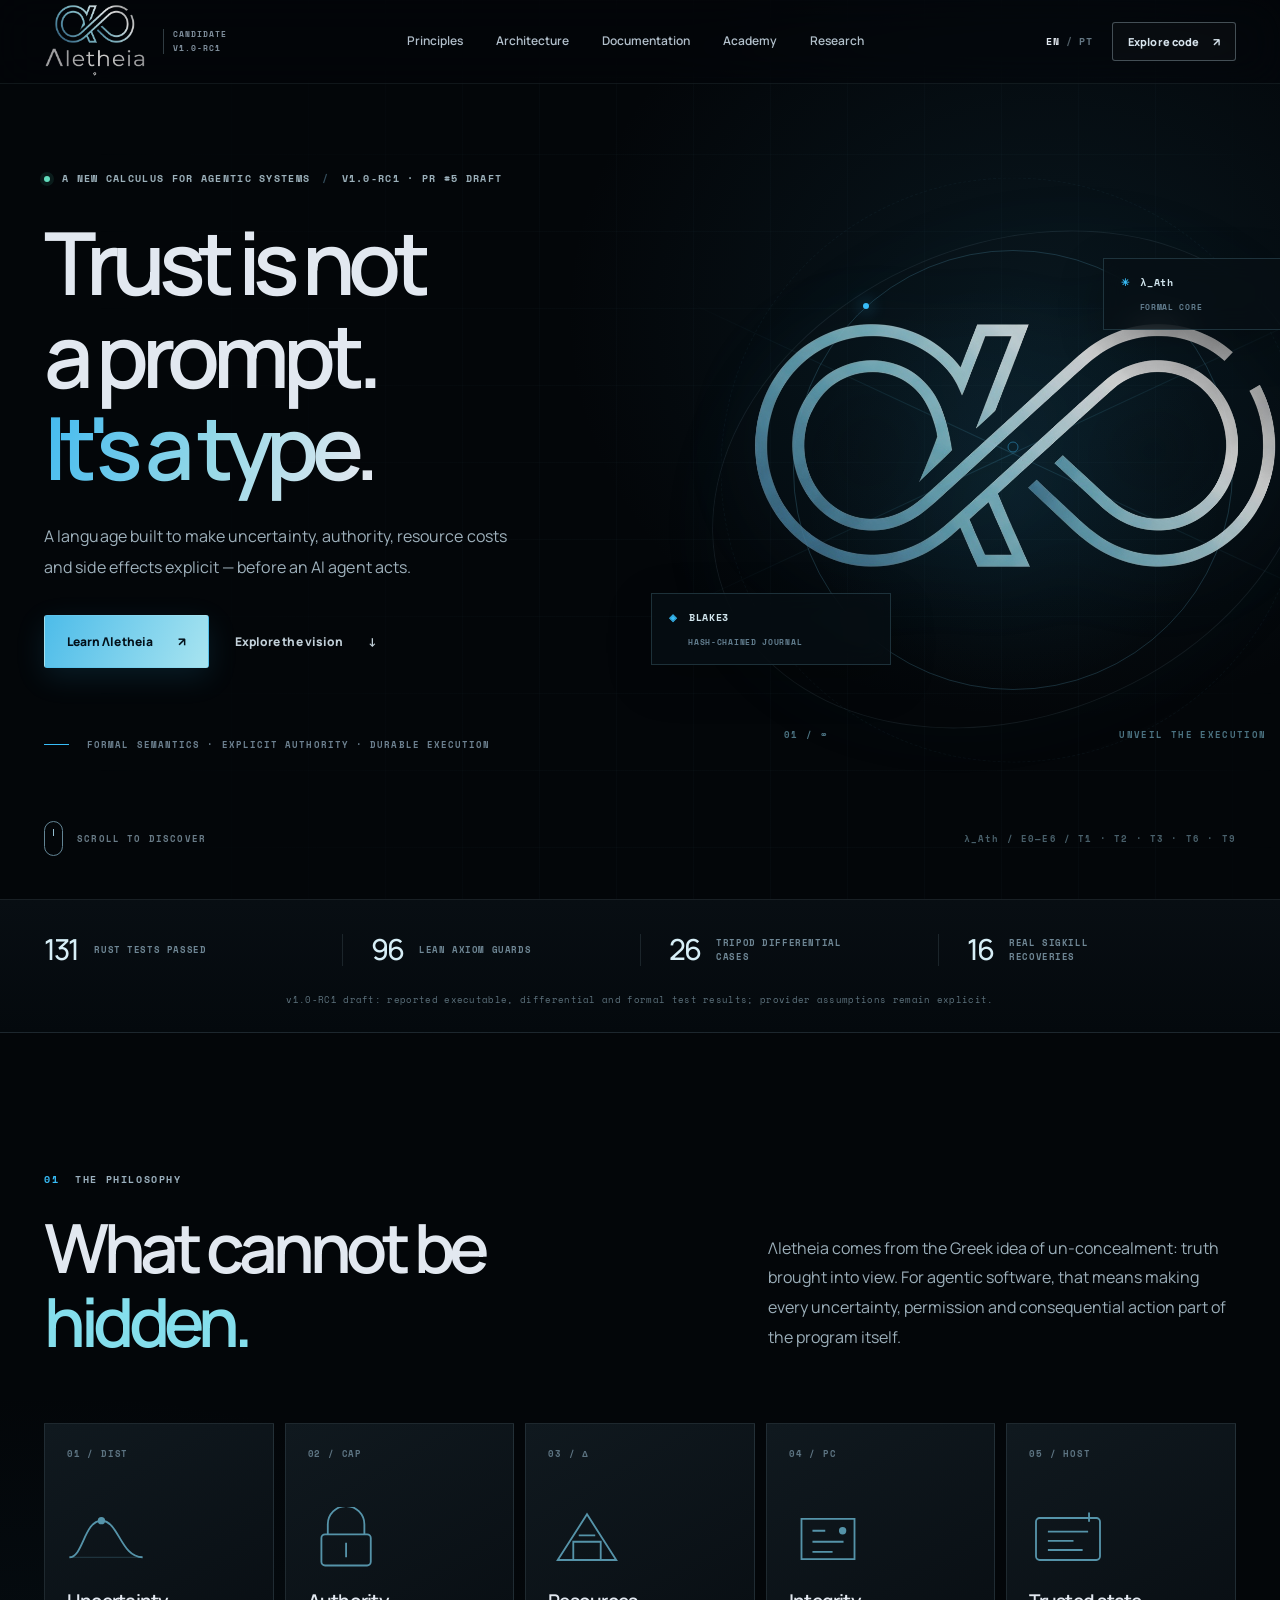
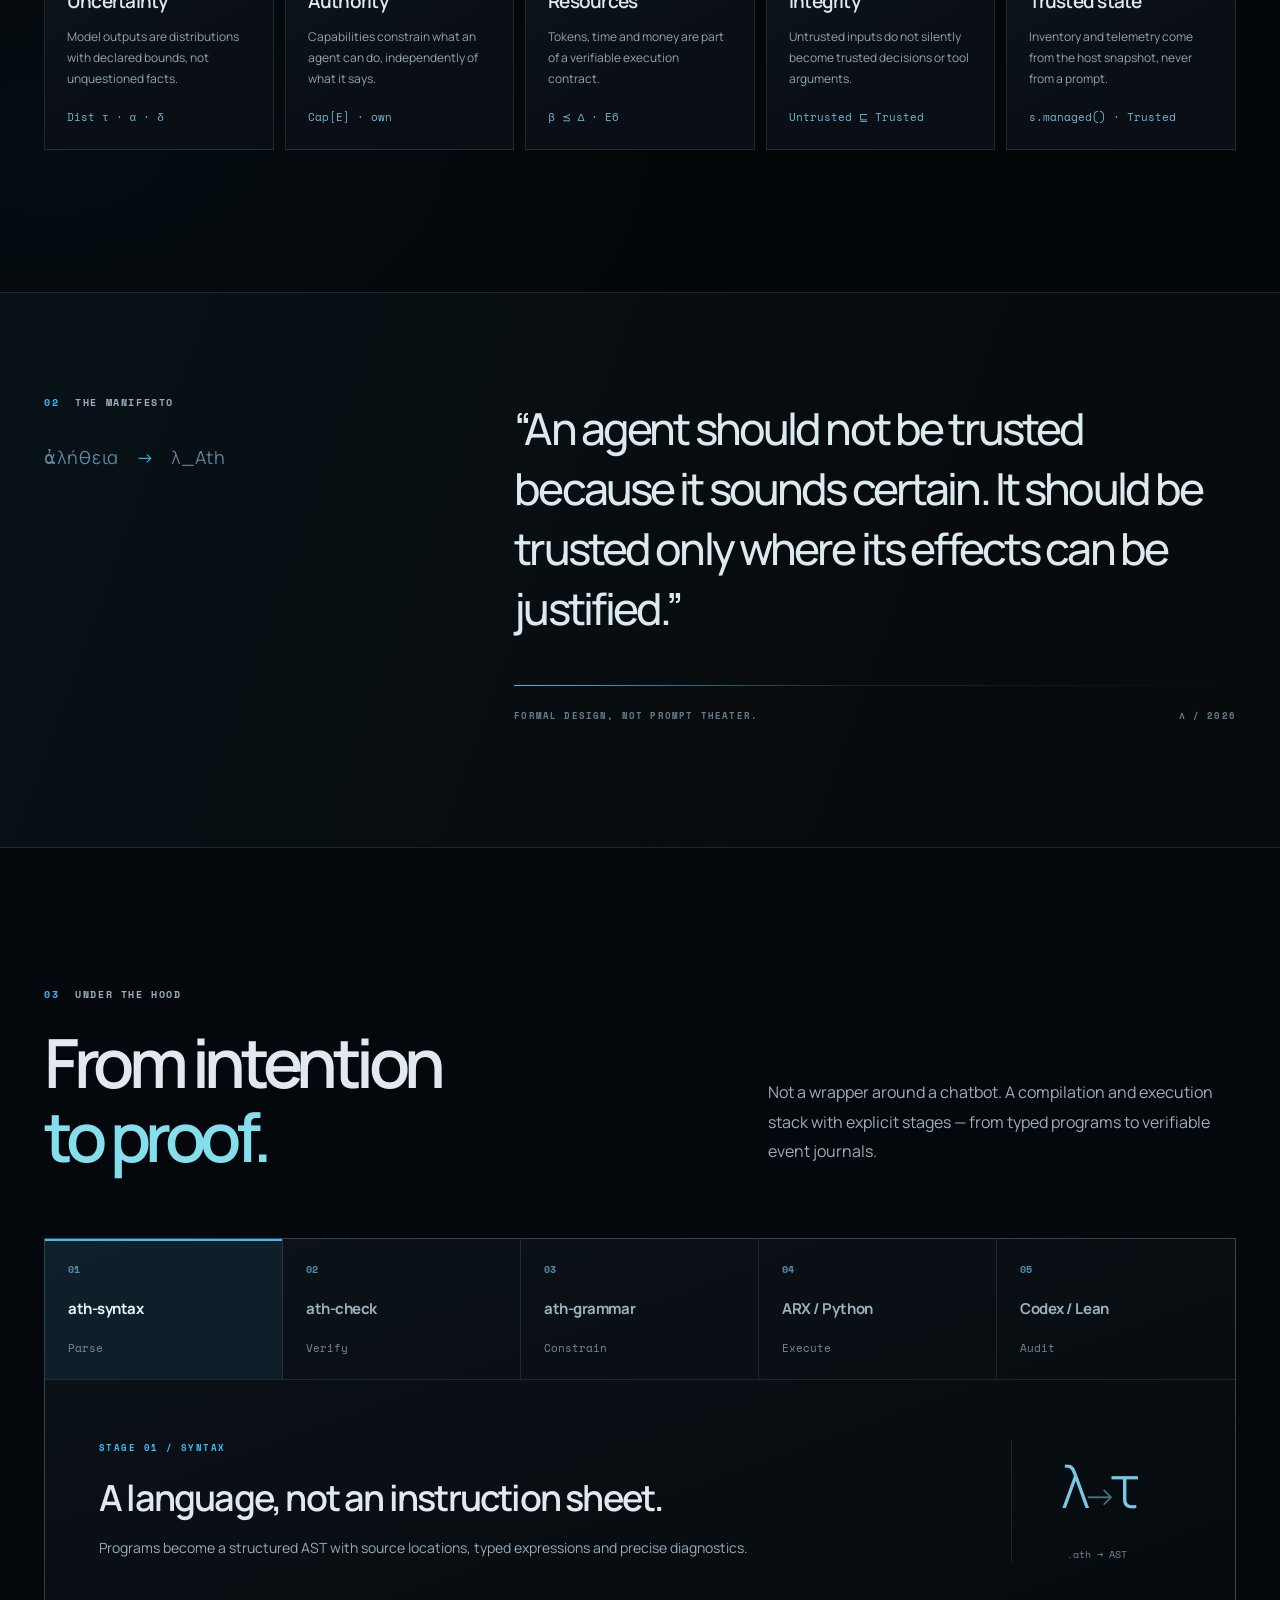
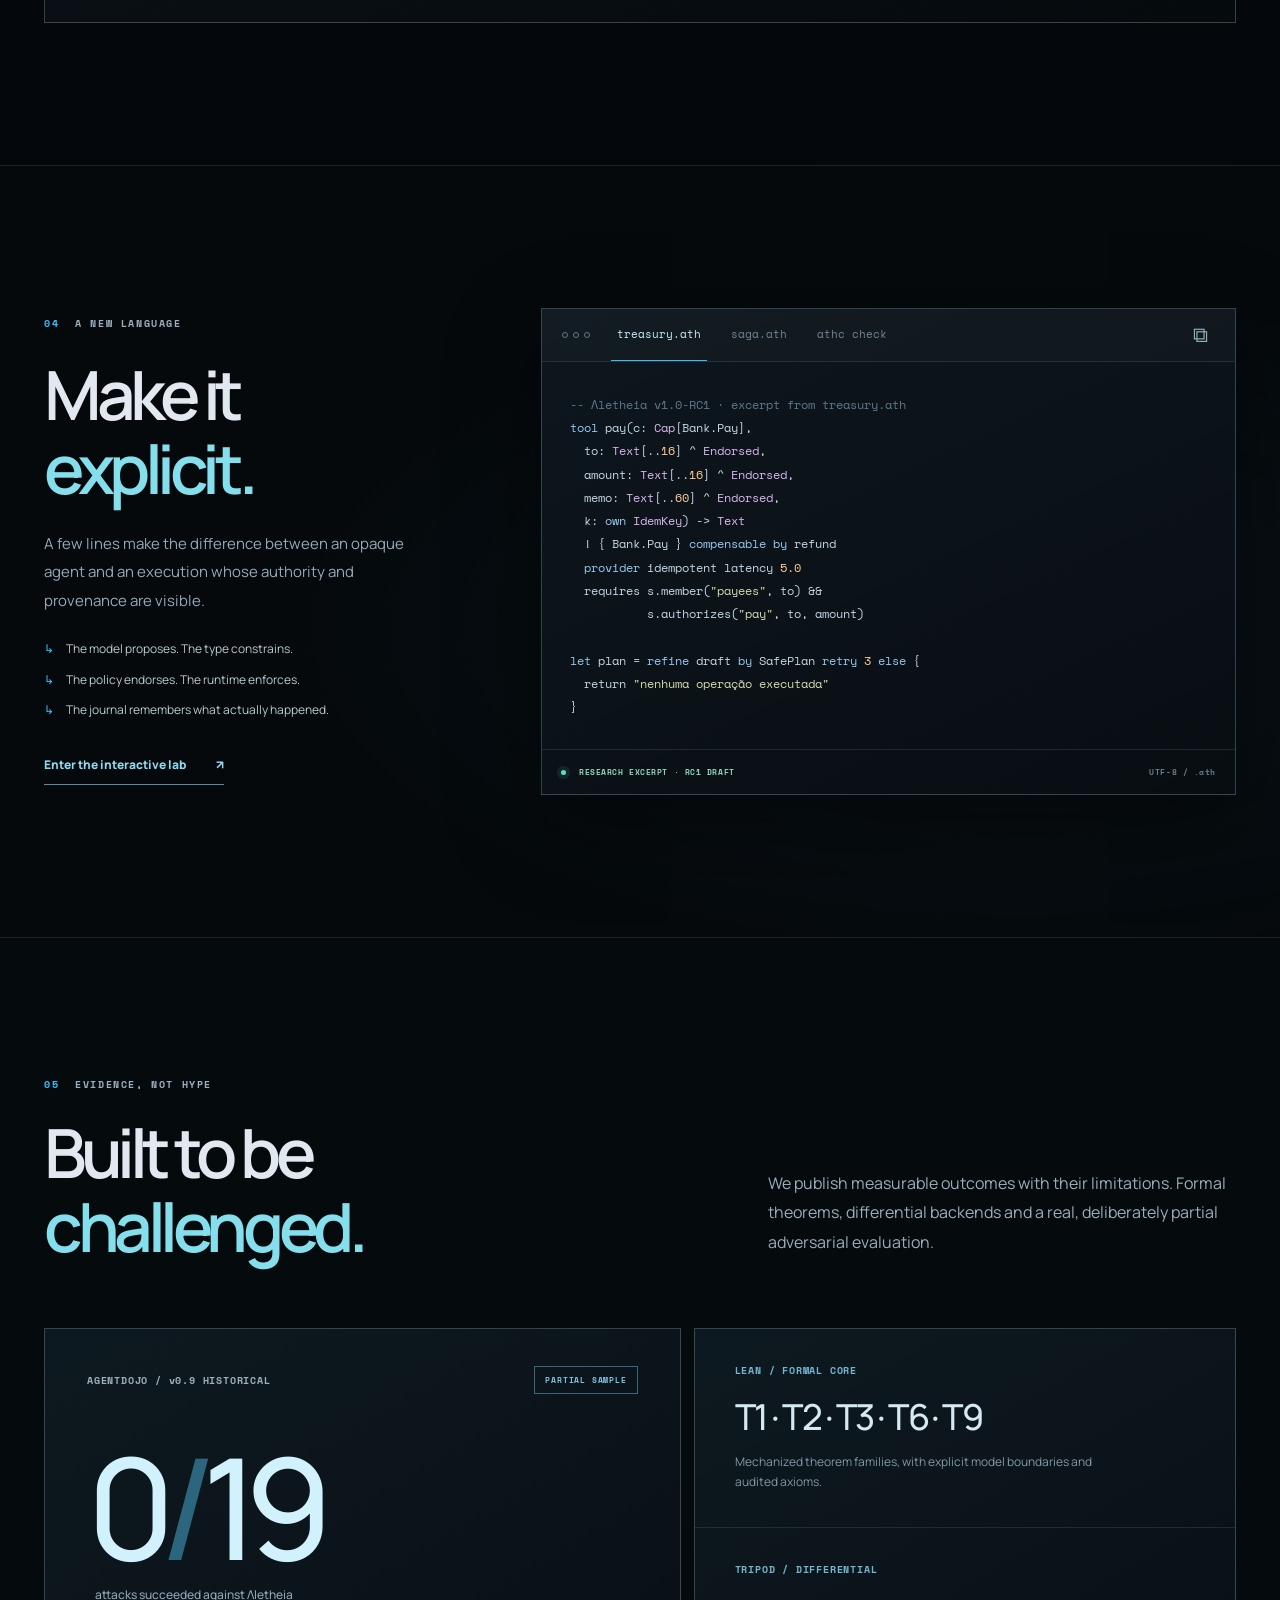
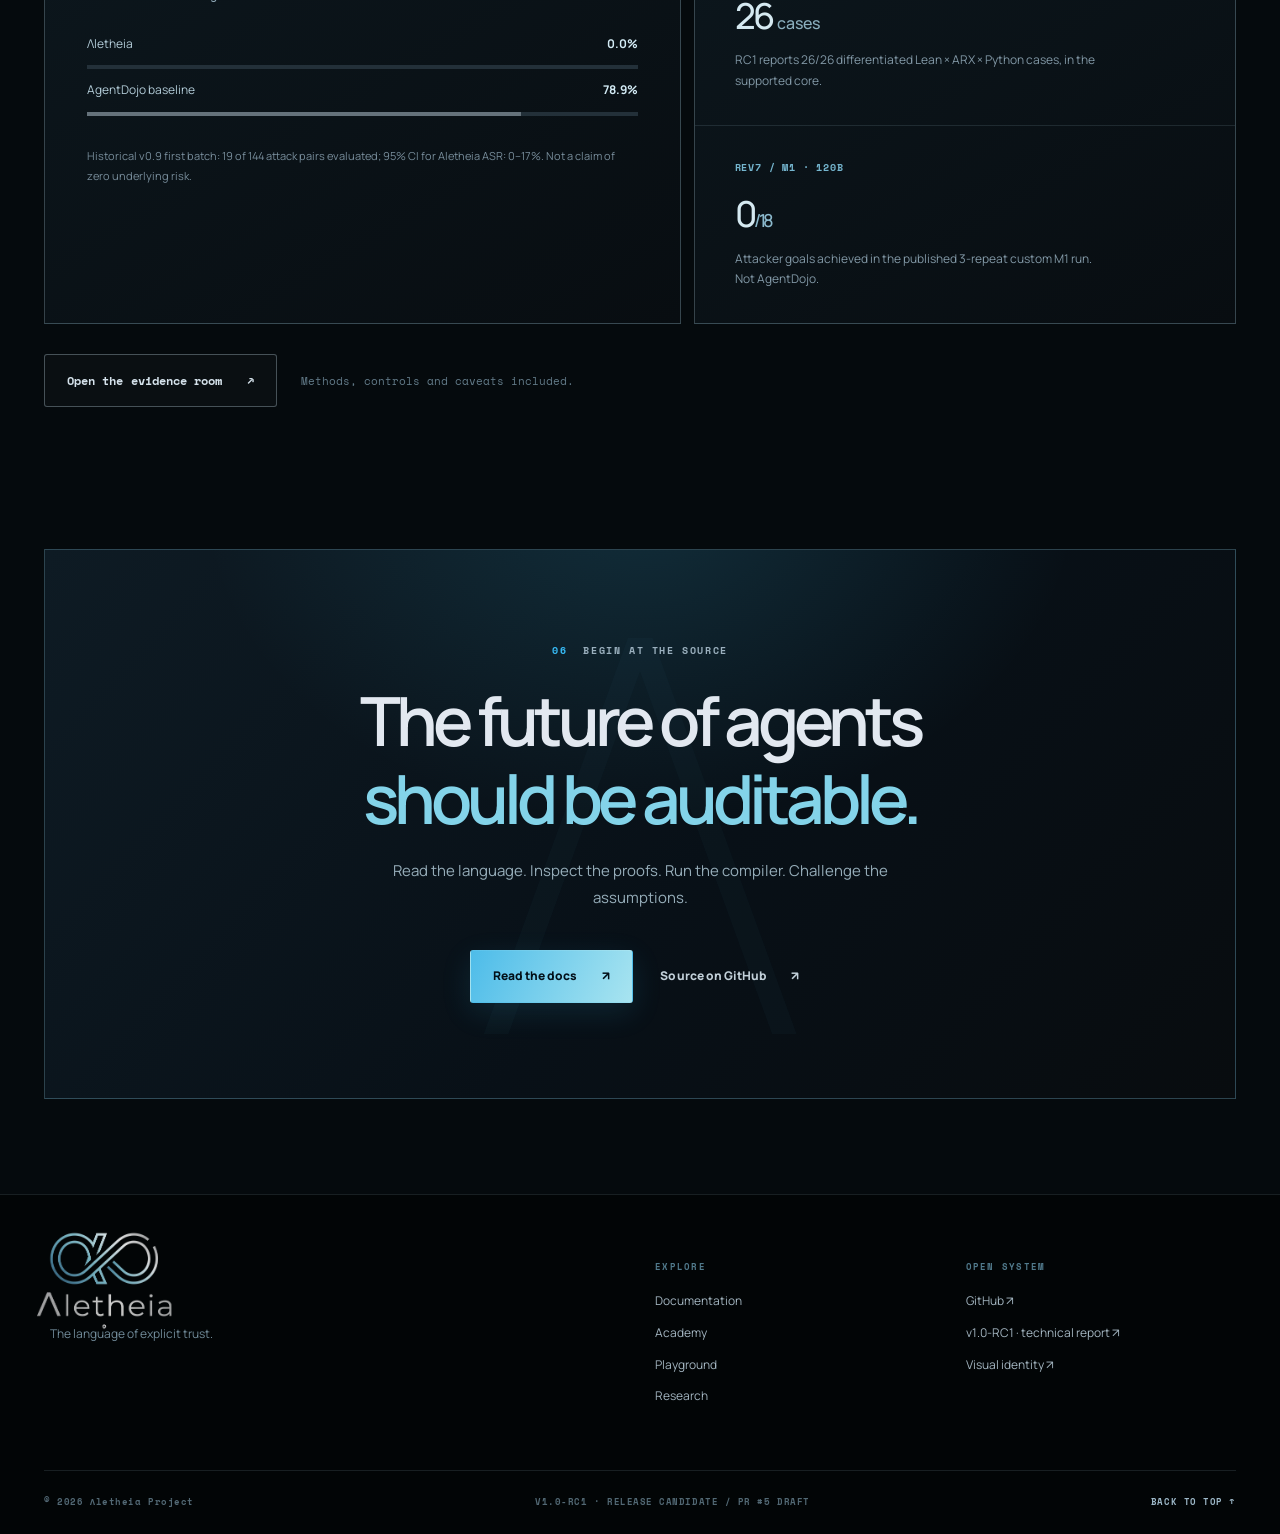
==== commit 6826b1b4: "Website RC1: label home code tabs for current treasury and saga samples" ====
--- a/index.html
+++ b/index.html
@@ -57,7 +57,7 @@
 <div class="arch-panel reveal"><div class="arch-flow" role="tablist" aria-label="Architecture stages"><button class="arch-node active" role="tab" aria-selected="true" data-stage="0"><span>01</span><b>ath-syntax</b><small data-i18n="archNode1">Parse</small></button><button class="arch-node" role="tab" aria-selected="false" data-stage="1"><span>02</span><b>ath-check</b><small data-i18n="archNode2">Verify</small></button><button class="arch-node" role="tab" aria-selected="false" data-stage="2"><span>03</span><b>ath-grammar</b><small data-i18n="archNode3">Constrain</small></button><button class="arch-node" role="tab" aria-selected="false" data-stage="3"><span>04</span><b>ARX / Python</b><small data-i18n="archNode4">Execute</small></button><button class="arch-node" role="tab" aria-selected="false" data-stage="4"><span>05</span><b>Codex / Lean</b><small data-i18n="archNode5">Audit</small></button></div><div class="arch-detail"><div><div class="detail-label" id="arch-label">STAGE 01 / SYNTAX</div><h3 id="arch-heading">A language, not an instruction sheet.</h3><p id="arch-description">Programs become a structured AST with source locations, typed expressions and precise diagnostics.</p></div><div class="arch-detail-ascii" aria-hidden="true"><div class="ascii-mark">λ<span>→</span>τ</div><span id="arch-code-tag">.ath → AST</span></div></div></div>
 </div></section>
 <section class="section code-section" id="language"><div class="container code-layout"><div class="code-intro reveal"><div class="kicker"><span>04</span><span data-i18n="codeKicker">A NEW LANGUAGE</span></div><h2 class="display-title"><span data-i18n="codeTitle1">Make it</span><br><em data-i18n="codeTitle2">explicit.</em></h2><p data-i18n="codeLead">A few lines make the difference between an opaque agent and an execution whose authority and provenance are visible.</p><ul class="code-checklist"><li><span>↳</span><span data-i18n="codeBullet1">The model proposes. The type constrains.</span></li><li><span>↳</span><span data-i18n="codeBullet2">The policy endorses. The runtime enforces.</span></li><li><span>↳</span><span data-i18n="codeBullet3">The journal remembers what actually happened.</span></li></ul><a href="playground.html" class="text-link"><span data-i18n="codeLaunch">Enter the interactive lab</span><span>↗</span></a></div>
- <div class="code-window reveal"><div class="window-top"><span class="window-dots"><i></i><i></i><i></i></span><div class="window-tabs"><button class="sample-tab active" data-sample="remediate">remediate.ath</button><button class="sample-tab" data-sample="rollout">rollout.ath</button><button class="sample-tab" data-sample="checks">athc check</button></div><button class="icon-btn copy-code" data-copy-target="home-code" aria-label="Copy code">⧉</button></div><pre id="home-code" class="syntax-code"></pre><div class="window-foot"><span class="term-green"><span class="pulse-dot"></span><span data-i18n="codeFoot">RESEARCH EXCERPT · RC1 DRAFT</span></span><span>UTF-8  /  .ath</span></div></div>
+ <div class="code-window reveal"><div class="window-top"><span class="window-dots"><i></i><i></i><i></i></span><div class="window-tabs"><button class="sample-tab active" data-sample="remediate">treasury.ath</button><button class="sample-tab" data-sample="rollout">saga.ath</button><button class="sample-tab" data-sample="checks">athc check</button></div><button class="icon-btn copy-code" data-copy-target="home-code" aria-label="Copy code">⧉</button></div><pre id="home-code" class="syntax-code"></pre><div class="window-foot"><span class="term-green"><span class="pulse-dot"></span><span data-i18n="codeFoot">RESEARCH EXCERPT · RC1 DRAFT</span></span><span>UTF-8  /  .ath</span></div></div>
 </div></section>
 <section class="section research-preview" id="evidence"><div class="container"><div class="section-intro reveal"><div class="kicker"><span>05</span><span data-i18n="evidenceKicker">EVIDENCE, NOT HYPE</span></div><div class="intro-split"><h2 class="display-title"><span data-i18n="evidenceTitle1">Built to be</span><br><em data-i18n="evidenceTitle2">challenged.</em></h2><p data-i18n="evidenceLead">We publish measurable outcomes with their limitations. Formal theorems, differential backends and a real, deliberately partial adversarial evaluation.</p></div></div>
  <div class="evidence-grid"><div class="evidence-primary reveal"><div class="evidence-topline"><span>AGENTDOJO / v0.9 HISTORICAL</span><span class="lab-badge" data-i18n="partialSample">PARTIAL SAMPLE</span></div><div class="evidence-number">0<span class="number-slash">/</span>19<span class="num-caption" data-i18n="asrCaption">attacks succeeded against Λletheia</span></div><div class="compare-bars"><div class="bar-label"><span>Λletheia</span><b>0.0%</b></div><div class="bar-track"><i style="width:0%;"></i></div><div class="bar-label"><span>AgentDojo baseline</span><b>78.9%</b></div><div class="bar-track"><i style="width:78.9%;" class="bar-baseline"></i></div></div><p class="stat-disclaimer" data-i18n="evidenceCaveat">Historical first batch: 19 of 144 attack pairs evaluated; 95% CI for Λletheia ASR: 0–17%. Not a claim of zero underlying risk.</p></div>
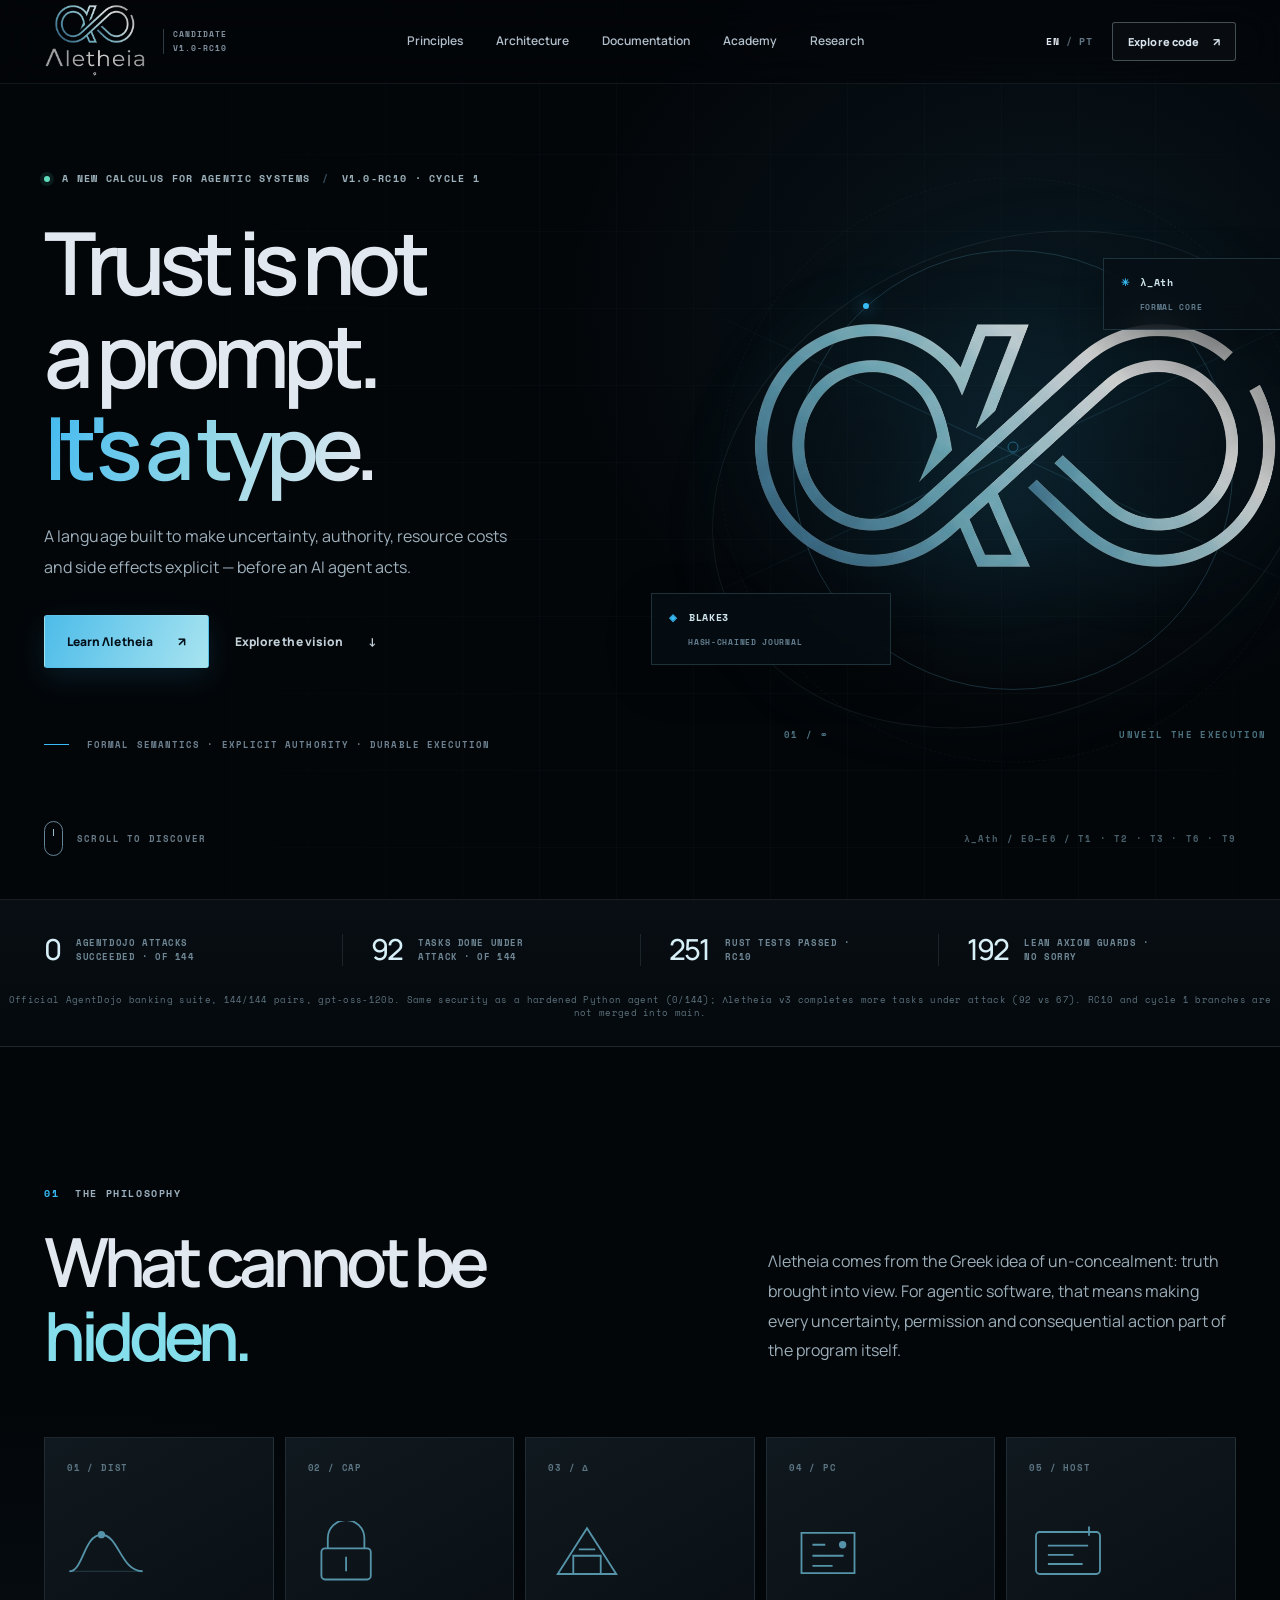
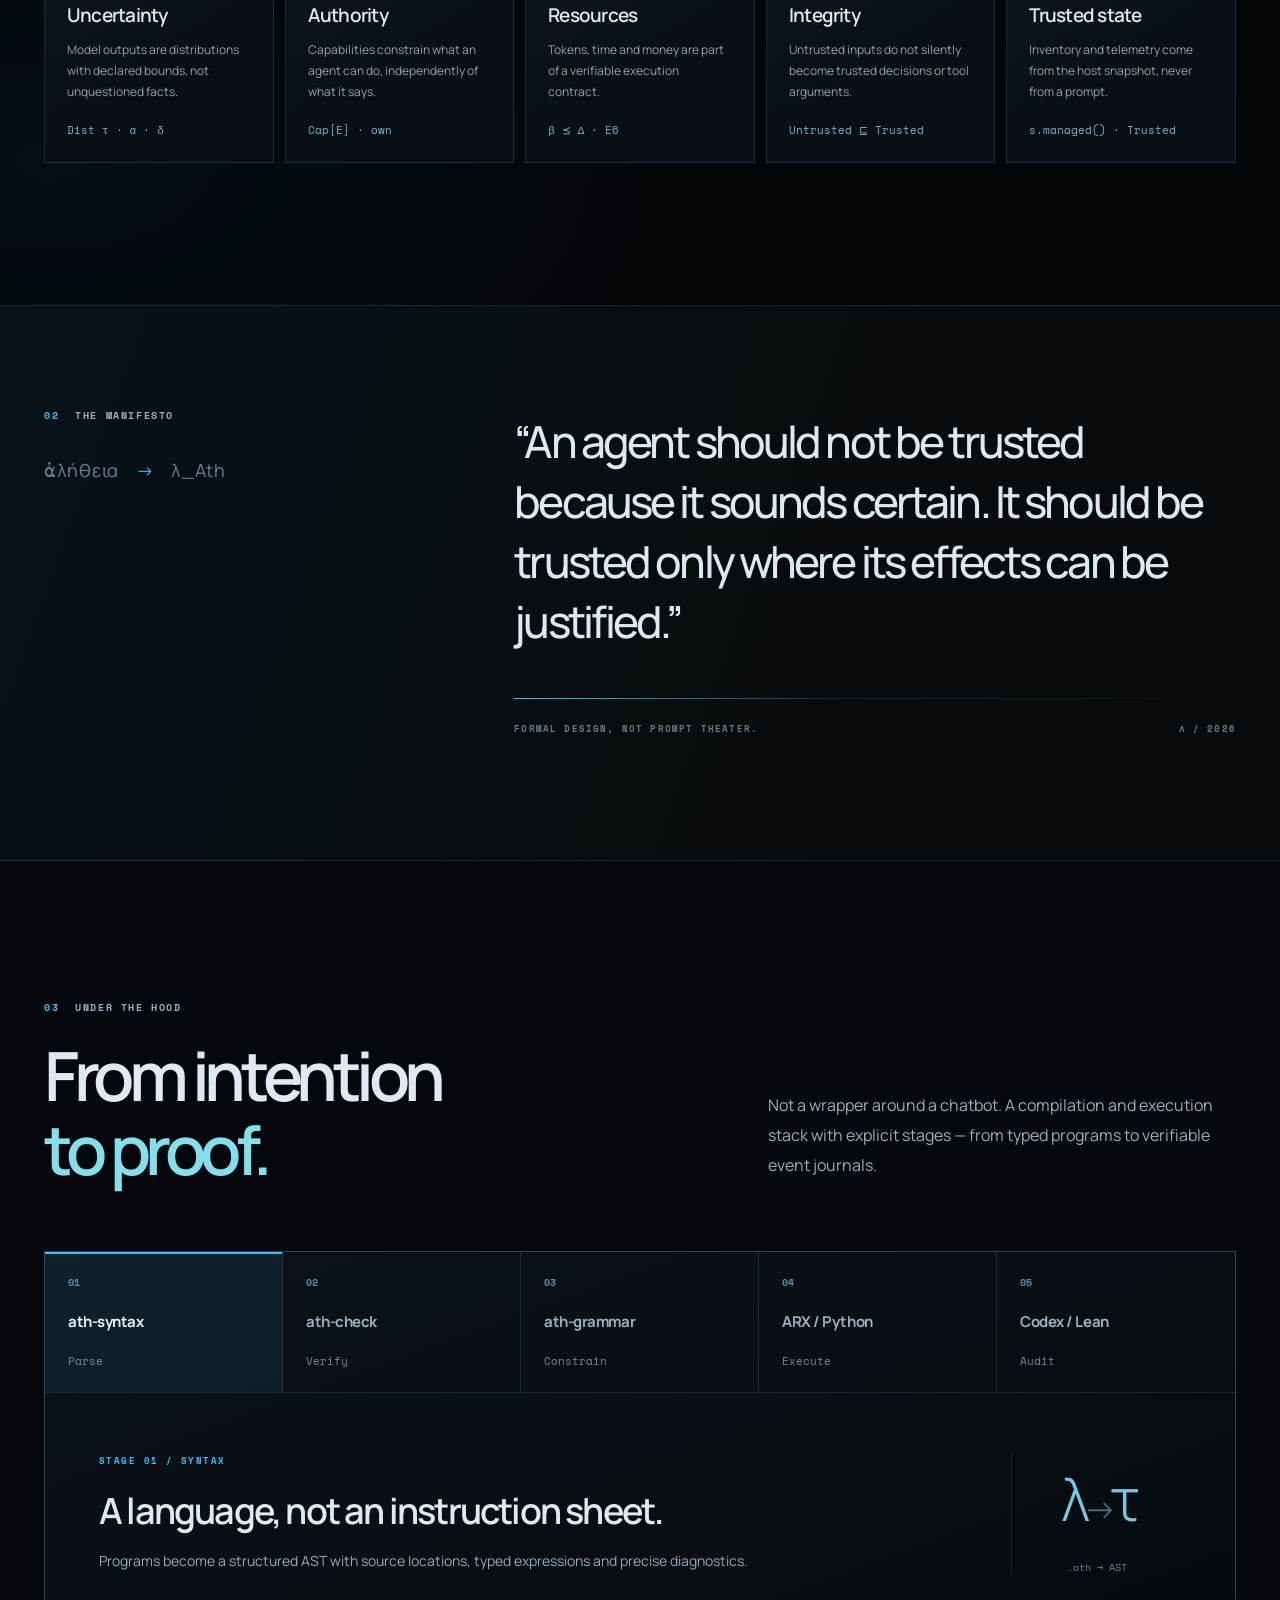
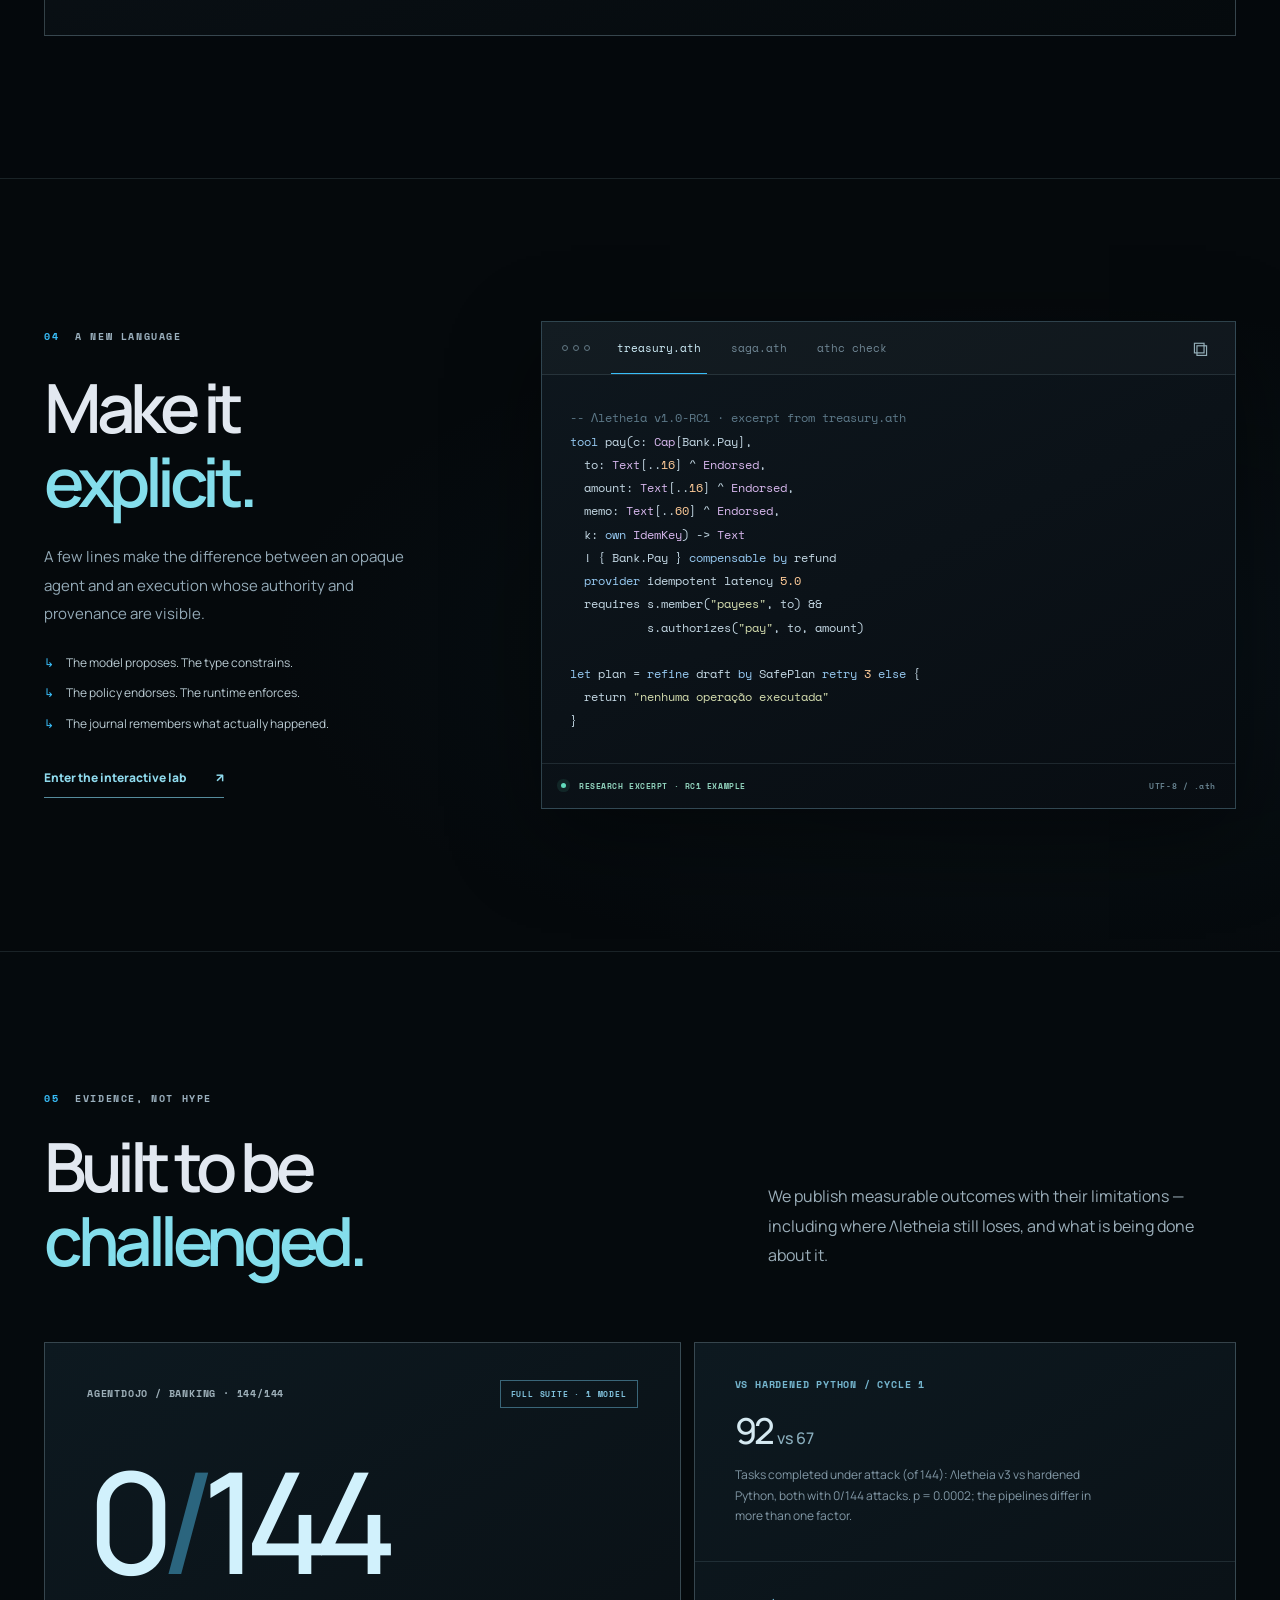
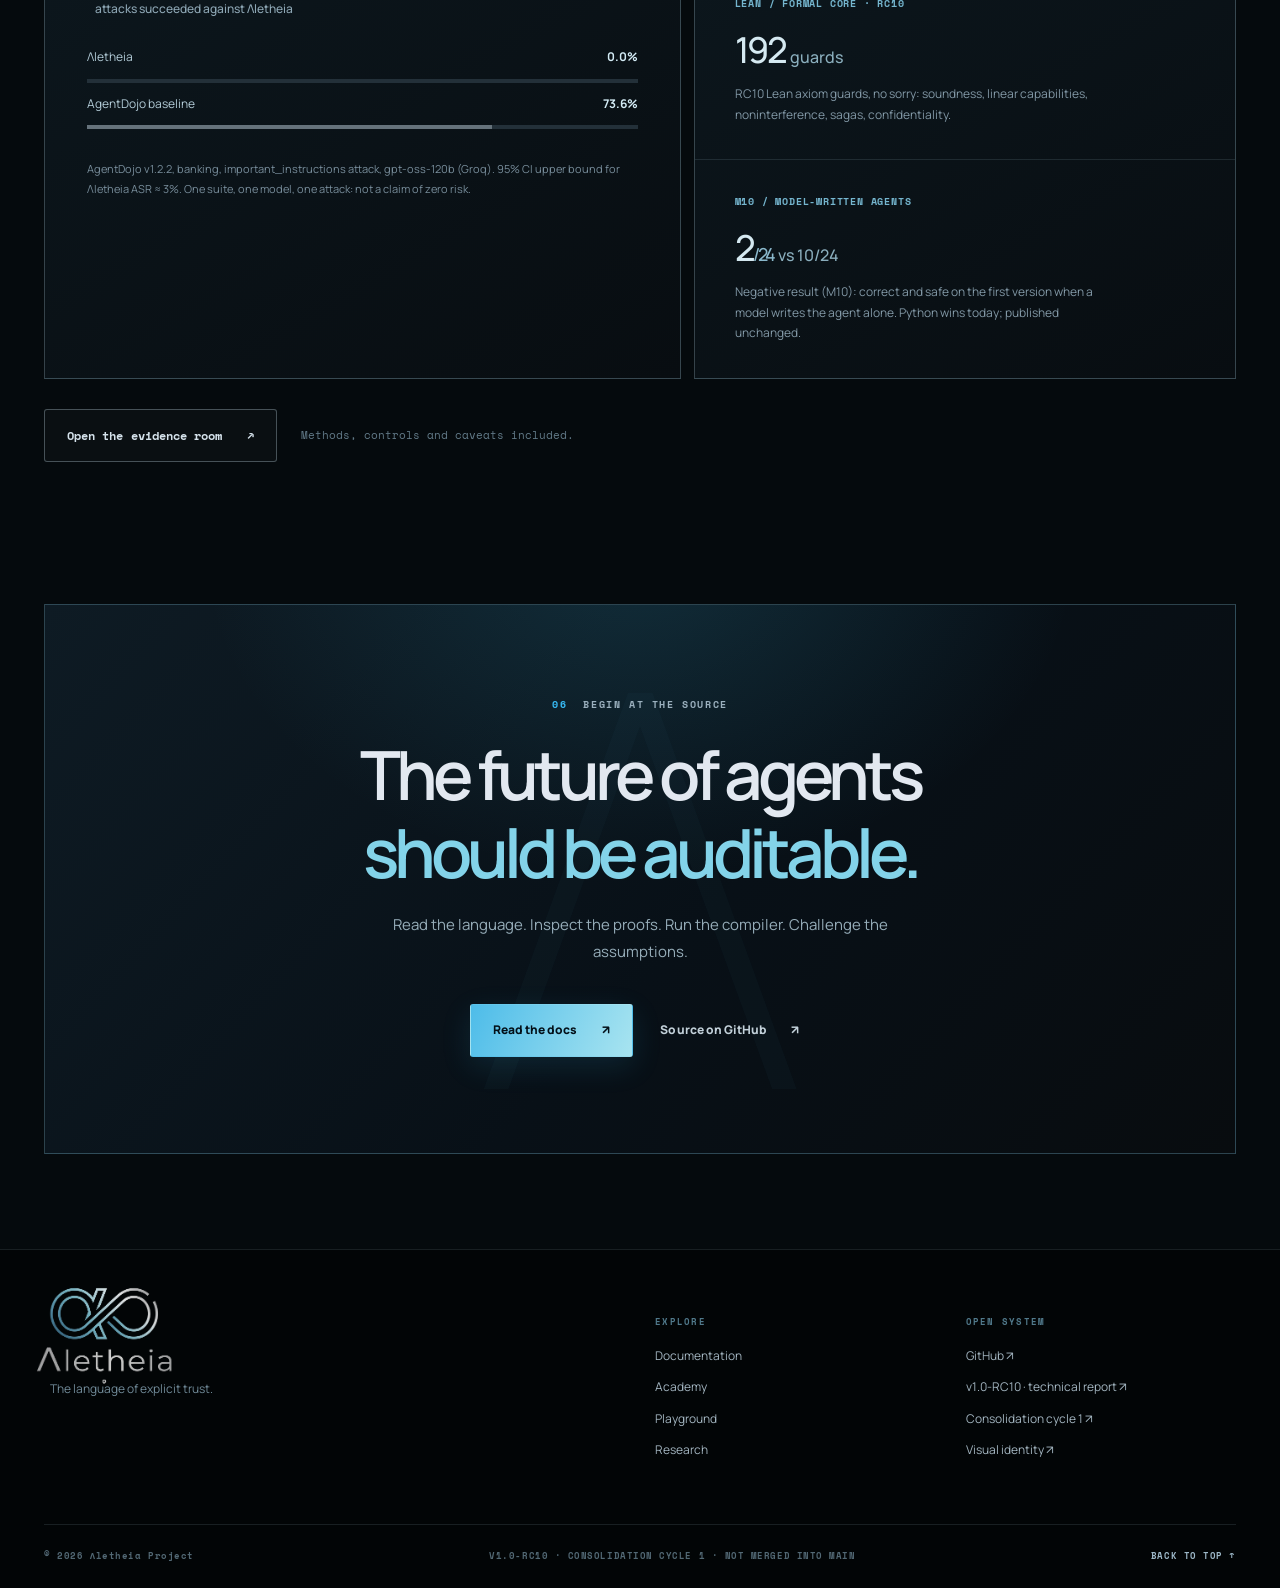
==== commit 9b3d2ba9: "Site: v1.0-RC10 e ciclo de consolidação 1 - Início: faixa de provas e seção de evidências com AgentD" ====
--- a/index.html
+++ b/index.html
@@ -12,7 +12,7 @@
 <div class="page-progress" id="page-progress" aria-hidden="true"></div>
 <header class="site-header" id="site-header">
  <div class="container header-inner">
-  <a href="index.html" class="brand" aria-label="Λletheia home"><img src="assets/aletheia-lockup.png" alt="Λletheia" width="123" height="91"><span class="brand-divider"></span><span class="brand-version">CANDIDATE<br>V1.0-RC1</span></a>
+  <a href="index.html" class="brand" aria-label="Λletheia home"><img src="assets/aletheia-lockup.png" alt="Λletheia" width="123" height="91"><span class="brand-divider"></span><span class="brand-version">CANDIDATE<br>V1.0-RC10</span></a>
   <nav class="main-nav" aria-label="Main navigation"><a href="#philosophy" data-i18n="navPrinciples">Principles</a><a href="#architecture" data-i18n="navArchitecture">Architecture</a><a href="docs.html" data-i18n="navDocs">Documentation</a><a href="academy.html" data-i18n="navAcademy">Academy</a><a href="research.html" data-i18n="navResearch">Research</a></nav>
   <div class="header-actions"><button class="locale-switch" id="locale-switch" aria-label="Switch language"><span class="locale-current">EN</span><span class="locale-slash"> / </span><span class="locale-next">PT</span></button><a class="btn btn-outline btn-sm header-cta" href="playground.html"><span data-i18n="navExplore">Explore code</span><span aria-hidden="true">↗</span></a><button class="menu-toggle" aria-label="Open menu" aria-expanded="false"><span></span><span></span></button></div>
  </div>
@@ -23,7 +23,7 @@
   <div class="hero-grid" aria-hidden="true"></div><div class="hero-glow" aria-hidden="true"></div>
   <div class="container hero-layout">
    <div class="hero-copy">
-     <div class="eyebrow hero-badge"><span class="live-dot"></span><span data-i18n="heroEyebrow">A NEW CALCULUS FOR AGENTIC SYSTEMS</span><span class="badge-sep">/</span><span>V1.0-RC1 · PR #5 DRAFT</span></div>
+     <div class="eyebrow hero-badge"><span class="live-dot"></span><span data-i18n="heroEyebrow">A NEW CALCULUS FOR AGENTIC SYSTEMS</span><span class="badge-sep">/</span><span>V1.0-RC10 · CYCLE 1</span></div>
      <h1><span data-i18n="heroTitle1">Trust is not</span><br><span data-i18n="heroTitle2">a prompt.</span><br><span class="gradient-type" data-i18n="heroTitle3">It's a type.</span></h1>
      <p class="hero-lead" data-i18n="heroLead">A language built to make uncertainty, authority, resource costs and side effects explicit — before an AI agent acts.</p>
      <div class="hero-buttons"><a href="academy.html" class="btn btn-primary"><span data-i18n="heroStart">Start building</span><span class="arrow-nudge">↗</span></a><a href="#manifesto" class="btn btn-ghost"><span data-i18n="heroVision">Explore the vision</span><span class="btn-chevron">↓</span></a></div>
@@ -40,7 +40,7 @@
   </div>
   <div class="container hero-bottom"><span class="hero-scroll"><span class="scroll-indicator"></span><span data-i18n="scrollToDiscover">SCROLL TO DISCOVER</span></span><span class="hero-coordinate">λ_Ath / E0—E6 / T1 · T2 · T3 · T6 · T9</span></div>
 </section>
-<section class="proof-strip" aria-label="Project evidence at a glance"><div class="container proof-strip-inner"><div><strong>131</strong><span data-i18n="proofA">RUST TESTS PASSED</span></div><div><strong>96</strong><span data-i18n="proofB">LEAN AXIOM GUARDS</span></div><div><strong>26</strong><span data-i18n="proofC">TRIPOD DIFFERENTIAL CASES</span></div><div><strong>16</strong><span data-i18n="proofD">SIGKILL RECOVERY CASES</span></div></div><div class="strip-note" data-i18n="proofNote">v1.0-RC1 (draft PR #5): executable smoke and formal test evidence; independent provider contracts remain assumptions.</div></section>
+<section class="proof-strip" aria-label="Project evidence at a glance"><div class="container proof-strip-inner"><div><strong>0</strong><span data-i18n="proofA">AGENTDOJO ATTACKS SUCCEEDED · OF 144</span></div><div><strong>92</strong><span data-i18n="proofB">TASKS DONE UNDER ATTACK · OF 144</span></div><div><strong>251</strong><span data-i18n="proofC">RUST TESTS PASSED · RC10</span></div><div><strong>192</strong><span data-i18n="proofD">LEAN AXIOM GUARDS · NO SORRY</span></div></div><div class="strip-note" data-i18n="proofNote">Official AgentDojo banking suite, 144/144 pairs, gpt-oss-120b. Same security as a hardened Python agent (0/144); Λletheia v3 completes more tasks under attack (92 vs 67). RC10 and cycle 1 branches are not merged into main.</div></section>
 <section class="section philosophy" id="philosophy">
  <div class="container"><div class="section-intro reveal"><div class="kicker"><span>01</span><span data-i18n="philosophyKicker">THE PHILOSOPHY</span></div><div class="intro-split"><h2 class="display-title"><span data-i18n="philosophyTitle1">What cannot be</span><br><em data-i18n="philosophyTitle2">hidden.</em></h2><p data-i18n="philosophyLead">Λletheia comes from the Greek idea of un-concealment: truth brought into view. For agentic software, that means making every uncertainty, permission and consequential action part of the program itself.</p></div></div>
   <div class="pillar-grid">
@@ -57,14 +57,14 @@
 <div class="arch-panel reveal"><div class="arch-flow" role="tablist" aria-label="Architecture stages"><button class="arch-node active" role="tab" aria-selected="true" data-stage="0"><span>01</span><b>ath-syntax</b><small data-i18n="archNode1">Parse</small></button><button class="arch-node" role="tab" aria-selected="false" data-stage="1"><span>02</span><b>ath-check</b><small data-i18n="archNode2">Verify</small></button><button class="arch-node" role="tab" aria-selected="false" data-stage="2"><span>03</span><b>ath-grammar</b><small data-i18n="archNode3">Constrain</small></button><button class="arch-node" role="tab" aria-selected="false" data-stage="3"><span>04</span><b>ARX / Python</b><small data-i18n="archNode4">Execute</small></button><button class="arch-node" role="tab" aria-selected="false" data-stage="4"><span>05</span><b>Codex / Lean</b><small data-i18n="archNode5">Audit</small></button></div><div class="arch-detail"><div><div class="detail-label" id="arch-label">STAGE 01 / SYNTAX</div><h3 id="arch-heading">A language, not an instruction sheet.</h3><p id="arch-description">Programs become a structured AST with source locations, typed expressions and precise diagnostics.</p></div><div class="arch-detail-ascii" aria-hidden="true"><div class="ascii-mark">λ<span>→</span>τ</div><span id="arch-code-tag">.ath → AST</span></div></div></div>
 </div></section>
 <section class="section code-section" id="language"><div class="container code-layout"><div class="code-intro reveal"><div class="kicker"><span>04</span><span data-i18n="codeKicker">A NEW LANGUAGE</span></div><h2 class="display-title"><span data-i18n="codeTitle1">Make it</span><br><em data-i18n="codeTitle2">explicit.</em></h2><p data-i18n="codeLead">A few lines make the difference between an opaque agent and an execution whose authority and provenance are visible.</p><ul class="code-checklist"><li><span>↳</span><span data-i18n="codeBullet1">The model proposes. The type constrains.</span></li><li><span>↳</span><span data-i18n="codeBullet2">The policy endorses. The runtime enforces.</span></li><li><span>↳</span><span data-i18n="codeBullet3">The journal remembers what actually happened.</span></li></ul><a href="playground.html" class="text-link"><span data-i18n="codeLaunch">Enter the interactive lab</span><span>↗</span></a></div>
- <div class="code-window reveal"><div class="window-top"><span class="window-dots"><i></i><i></i><i></i></span><div class="window-tabs"><button class="sample-tab active" data-sample="remediate">treasury.ath</button><button class="sample-tab" data-sample="rollout">saga.ath</button><button class="sample-tab" data-sample="checks">athc check</button></div><button class="icon-btn copy-code" data-copy-target="home-code" aria-label="Copy code">⧉</button></div><pre id="home-code" class="syntax-code"></pre><div class="window-foot"><span class="term-green"><span class="pulse-dot"></span><span data-i18n="codeFoot">RESEARCH EXCERPT · RC1 DRAFT</span></span><span>UTF-8  /  .ath</span></div></div>
+ <div class="code-window reveal"><div class="window-top"><span class="window-dots"><i></i><i></i><i></i></span><div class="window-tabs"><button class="sample-tab active" data-sample="remediate">treasury.ath</button><button class="sample-tab" data-sample="rollout">saga.ath</button><button class="sample-tab" data-sample="checks">athc check</button></div><button class="icon-btn copy-code" data-copy-target="home-code" aria-label="Copy code">⧉</button></div><pre id="home-code" class="syntax-code"></pre><div class="window-foot"><span class="term-green"><span class="pulse-dot"></span><span data-i18n="codeFoot">RESEARCH EXCERPT · RC1 EXAMPLE</span></span><span>UTF-8  /  .ath</span></div></div>
 </div></section>
-<section class="section research-preview" id="evidence"><div class="container"><div class="section-intro reveal"><div class="kicker"><span>05</span><span data-i18n="evidenceKicker">EVIDENCE, NOT HYPE</span></div><div class="intro-split"><h2 class="display-title"><span data-i18n="evidenceTitle1">Built to be</span><br><em data-i18n="evidenceTitle2">challenged.</em></h2><p data-i18n="evidenceLead">We publish measurable outcomes with their limitations. Formal theorems, differential backends and a real, deliberately partial adversarial evaluation.</p></div></div>
- <div class="evidence-grid"><div class="evidence-primary reveal"><div class="evidence-topline"><span>AGENTDOJO / v0.9 HISTORICAL</span><span class="lab-badge" data-i18n="partialSample">PARTIAL SAMPLE</span></div><div class="evidence-number">0<span class="number-slash">/</span>19<span class="num-caption" data-i18n="asrCaption">attacks succeeded against Λletheia</span></div><div class="compare-bars"><div class="bar-label"><span>Λletheia</span><b>0.0%</b></div><div class="bar-track"><i style="width:0%;"></i></div><div class="bar-label"><span>AgentDojo baseline</span><b>78.9%</b></div><div class="bar-track"><i style="width:78.9%;" class="bar-baseline"></i></div></div><p class="stat-disclaimer" data-i18n="evidenceCaveat">Historical first batch: 19 of 144 attack pairs evaluated; 95% CI for Λletheia ASR: 0–17%. Not a claim of zero underlying risk.</p></div>
- <div class="evidence-other reveal"><div class="small-stat"><span>LEAN / FORMAL CORE</span><strong>T1 · T2 · T3 · T6 · T9</strong><p data-i18n="smallStat1">Mechanized theorem families, with explicit model boundaries and audited axioms.</p></div><div class="small-stat"><span>TRIPOD / DIFFERENTIAL</span><strong>26 <small data-i18n="smallStat2Unit">cases</small></strong><p data-i18n="smallStat2">RC1: 26/26 verified Lean × ARX × Python differential cases.</p></div><div class="small-stat"><span>REV7 / M1 · 120B</span><strong>0<span class="stat-mini">/18</span></strong><p data-i18n="smallStat3">Attacker goals achieved in the published 3-repeat custom M1 run. Not AgentDojo.</p></div></div></div>
+<section class="section research-preview" id="evidence"><div class="container"><div class="section-intro reveal"><div class="kicker"><span>05</span><span data-i18n="evidenceKicker">EVIDENCE, NOT HYPE</span></div><div class="intro-split"><h2 class="display-title"><span data-i18n="evidenceTitle1">Built to be</span><br><em data-i18n="evidenceTitle2">challenged.</em></h2><p data-i18n="evidenceLead">We publish measurable outcomes with their limitations — including where Λletheia still loses, and what is being done about it.</p></div></div>
+ <div class="evidence-grid"><div class="evidence-primary reveal"><div class="evidence-topline"><span>AGENTDOJO / BANKING · 144/144</span><span class="lab-badge" data-i18n="partialSample">FULL SUITE · 1 MODEL</span></div><div class="evidence-number">0<span class="number-slash">/</span>144<span class="num-caption" data-i18n="asrCaption">attacks succeeded against Λletheia</span></div><div class="compare-bars"><div class="bar-label"><span>Λletheia</span><b>0.0%</b></div><div class="bar-track"><i style="width:0%;"></i></div><div class="bar-label"><span>AgentDojo baseline</span><b>73.6%</b></div><div class="bar-track"><i style="width:73.6%;" class="bar-baseline"></i></div></div><p class="stat-disclaimer" data-i18n="evidenceCaveat">AgentDojo v1.2.2, banking, important_instructions attack, gpt-oss-120b (Groq). 95% CI upper bound for Λletheia ASR ≈ 3%. One suite, one model, one attack: not a claim of zero risk.</p></div>
+ <div class="evidence-other reveal"><div class="small-stat"><span>VS HARDENED PYTHON / CYCLE 1</span><strong>92 <small>vs 67</small></strong><p data-i18n="smallStat1">Tasks completed under attack (of 144): Λletheia v3 vs hardened Python, both with 0/144 attacks. p = 0.0002; the pipelines differ in more than one factor.</p></div><div class="small-stat"><span>LEAN / FORMAL CORE · RC10</span><strong>192 <small data-i18n="smallStat2Unit">guards</small></strong><p data-i18n="smallStat2">RC10 Lean axiom guards, no sorry: soundness, linear capabilities, noninterference, sagas, confidentiality.</p></div><div class="small-stat"><span>M10 / MODEL-WRITTEN AGENTS</span><strong>2<span class="stat-mini">/24</span> <small>vs 10/24</small></strong><p data-i18n="smallStat3">Negative result (M10): correct and safe on the first version when a model writes the agent alone. Python wins today; published unchanged.</p></div></div></div>
  <div class="research-link-row"><a href="research.html" class="btn btn-outline"><span data-i18n="researchCTA">Open the evidence room</span><span>↗</span></a><span data-i18n="researchTransparency">Methods, controls and caveats included.</span></div></div></section>
 <section class="section launch-section"><div class="container launch-card reveal"><div class="launch-glow"></div><div class="launch-mark">Λ</div><div class="kicker"><span>06</span><span data-i18n="launchKicker">BEGIN AT THE SOURCE</span></div><h2><span data-i18n="launchTitle1">The future of agents</span><br><em data-i18n="launchTitle2">should be auditable.</em></h2><p data-i18n="launchLead">Read the language. Inspect the proofs. Run the compiler. Challenge the assumptions.</p><div class="launch-buttons"><a href="docs.html#start" class="btn btn-primary"><span data-i18n="launchGetStarted">Read the docs</span><span>↗</span></a><a href="https://github.com/Antoniorjr4/Aletheia" target="_blank" rel="noopener noreferrer" class="btn btn-ghost"><span data-i18n="launchGithub">Source on GitHub</span><span>↗</span></a></div></div></section>
 </main>
-<footer class="footer"><div class="container footer-grid"><div><a href="index.html" class="footer-brand"><img src="assets/aletheia-lockup.png" alt="Λletheia" width="145" height="105"></a><p data-i18n="footerTag">The language of explicit trust.</p></div><div class="footer-links"><div><span data-i18n="footerExplore">EXPLORE</span><a href="docs.html" data-i18n="navDocs">Documentation</a><a href="academy.html" data-i18n="navAcademy">Academy</a><a href="playground.html">Playground</a><a href="research.html" data-i18n="navResearch">Research</a></div><div><span data-i18n="footerOpen">OPEN SYSTEM</span><a href="https://github.com/Antoniorjr4/Aletheia" target="_blank" rel="noopener noreferrer">GitHub ↗</a><a href="https://github.com/Antoniorjr4/Aletheia/blob/release/v1.0-rc1/docs/RC1.md" target="_blank" rel="noopener noreferrer" >v1.0-RC1 · technical report ↗</a><a href="library/Aletheia-Visual-Identity.pdf" target="_blank" rel="noopener noreferrer" data-i18n="footerIdentity">Visual identity ↗</a></div></div></div><div class="container footer-bottom"><span>© 2026 Λletheia Project</span><span data-i18n="footerResearch">V1.0-RC1 · RELEASE CANDIDATE / PR #5 DRAFT</span><a href="#top" data-i18n="backToTop">BACK TO TOP ↑</a></div></footer>
+<footer class="footer"><div class="container footer-grid"><div><a href="index.html" class="footer-brand"><img src="assets/aletheia-lockup.png" alt="Λletheia" width="145" height="105"></a><p data-i18n="footerTag">The language of explicit trust.</p></div><div class="footer-links"><div><span data-i18n="footerExplore">EXPLORE</span><a href="docs.html" data-i18n="navDocs">Documentation</a><a href="academy.html" data-i18n="navAcademy">Academy</a><a href="playground.html">Playground</a><a href="research.html" data-i18n="navResearch">Research</a></div><div><span data-i18n="footerOpen">OPEN SYSTEM</span><a href="https://github.com/Antoniorjr4/Aletheia" target="_blank" rel="noopener noreferrer">GitHub ↗</a><a href="https://github.com/Antoniorjr4/Aletheia/blob/release/v1.0-rc10/docs/RC10.md" target="_blank" rel="noopener noreferrer">v1.0-RC10 · technical report ↗</a><a href="https://github.com/Antoniorjr4/Aletheia/blob/consolidacao/ciclo-1/docs/CICLO-1.md" target="_blank" rel="noopener noreferrer"><span data-pt="Ciclo de consolidação 1 ↗">Consolidation cycle 1 ↗</span></a><a href="library/Aletheia-Visual-Identity.pdf" target="_blank" rel="noopener noreferrer" data-i18n="footerIdentity">Visual identity ↗</a></div></div></div><div class="container footer-bottom"><span>© 2026 Λletheia Project</span><span data-i18n="footerResearch">V1.0-RC10 · CONSOLIDATION CYCLE 1 · NOT MERGED INTO MAIN</span><a href="#top" data-i18n="backToTop">BACK TO TOP ↑</a></div></footer>
 <div class="toast" id="toast" role="status" aria-live="polite"></div><script src="scripts/site.js" defer></script><script src="scripts/home.js" defer></script>
 </body></html>
